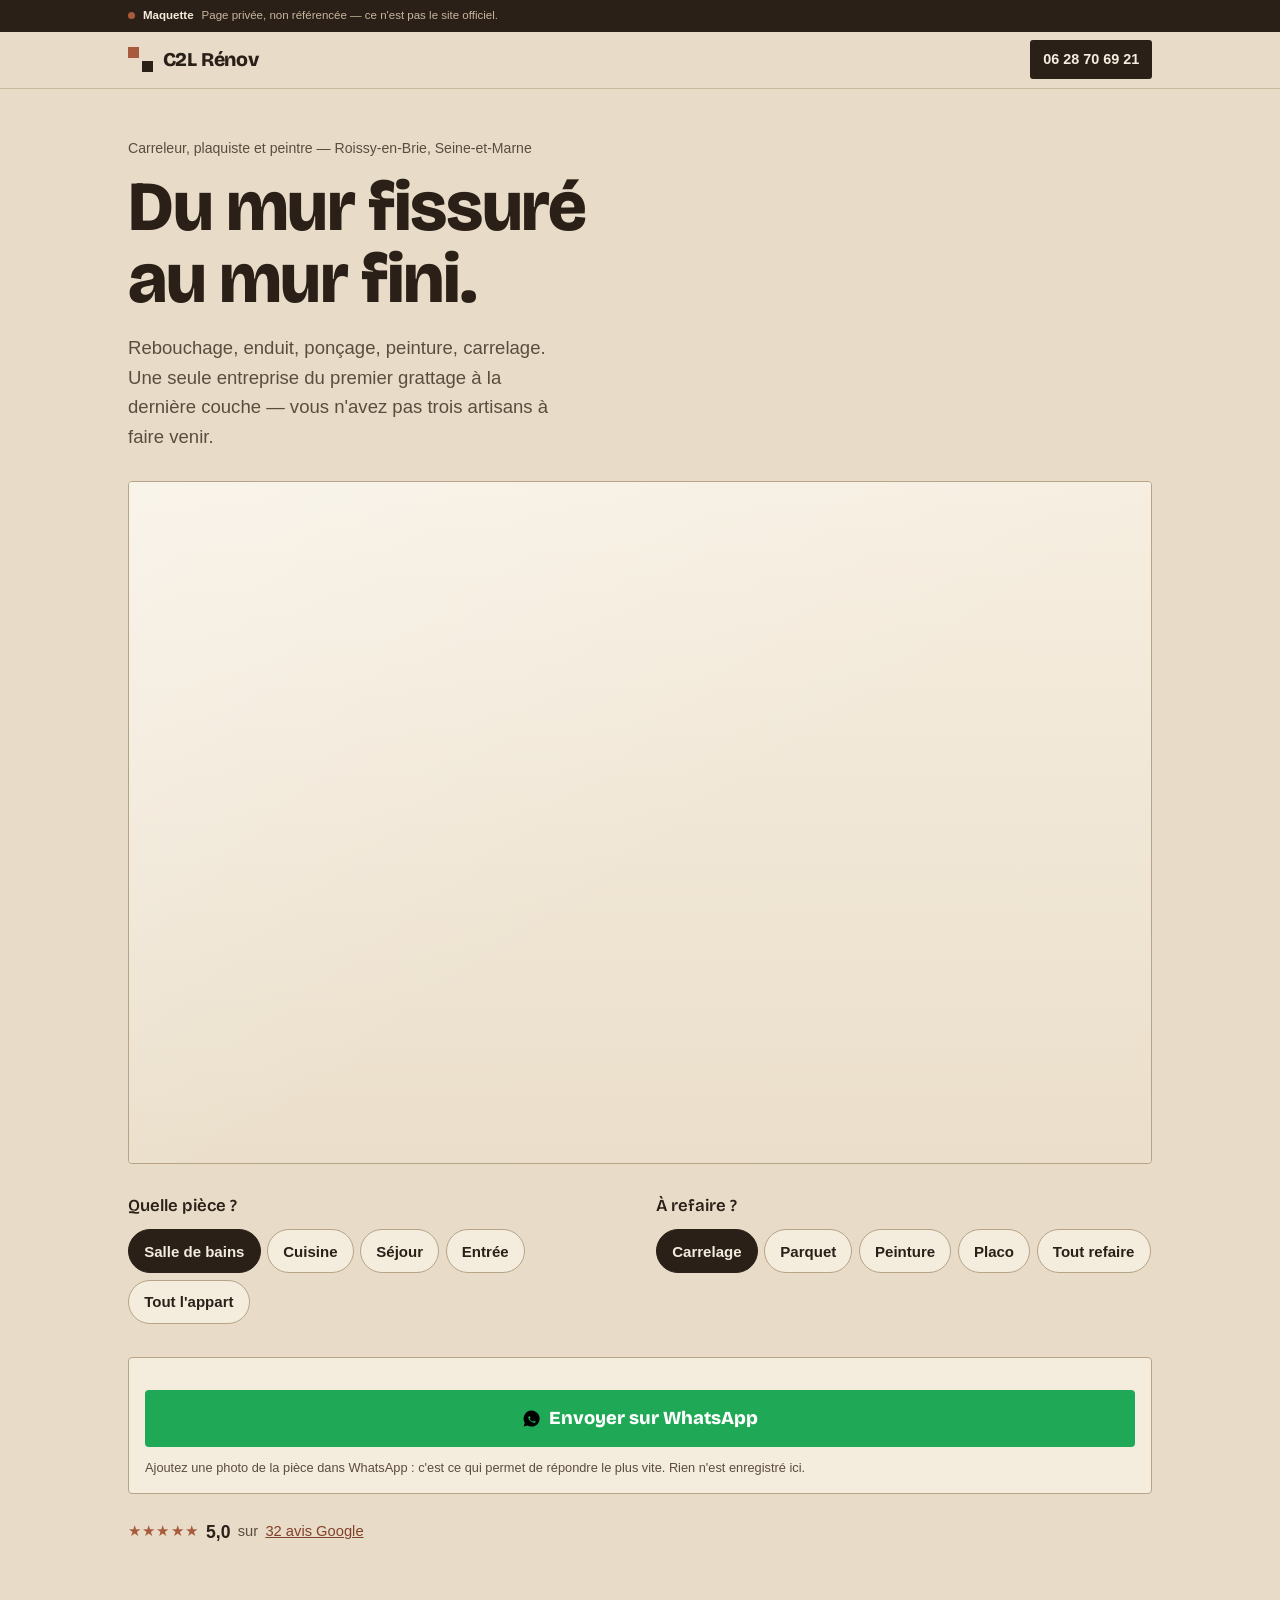
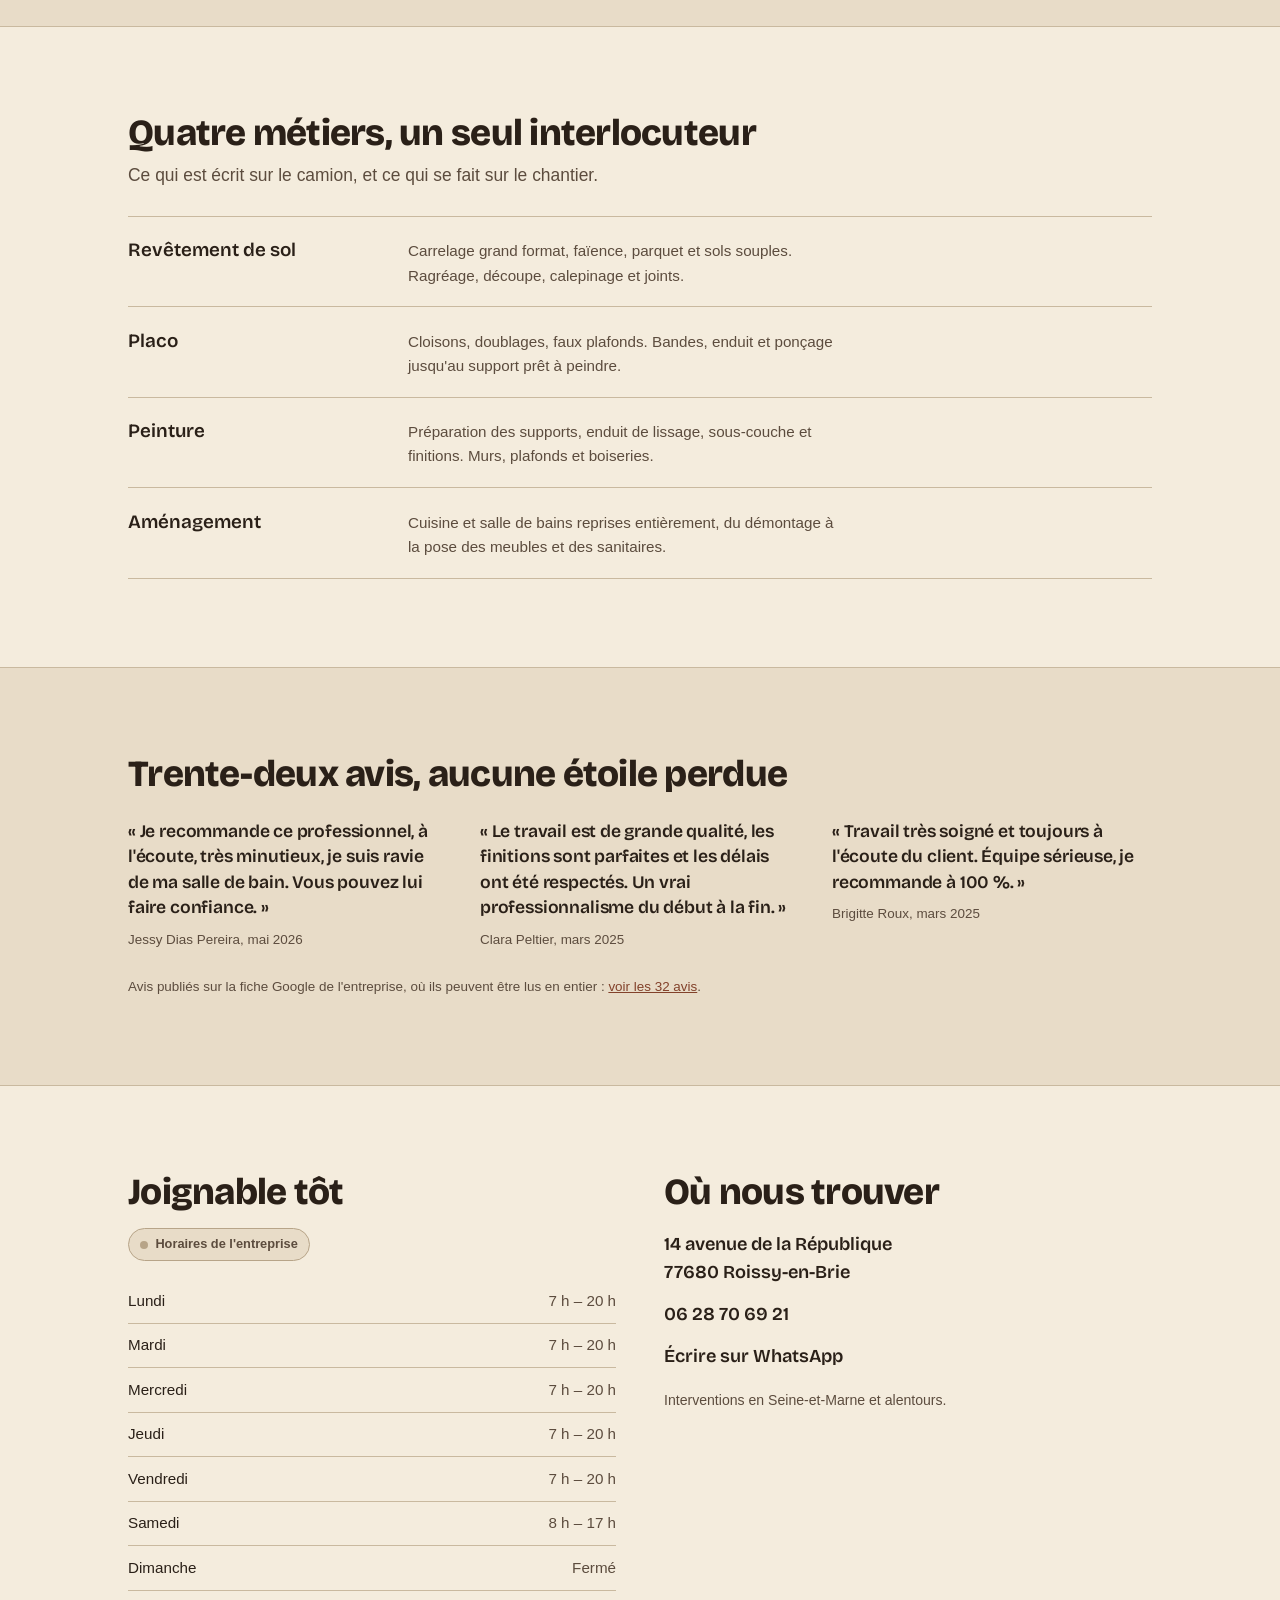
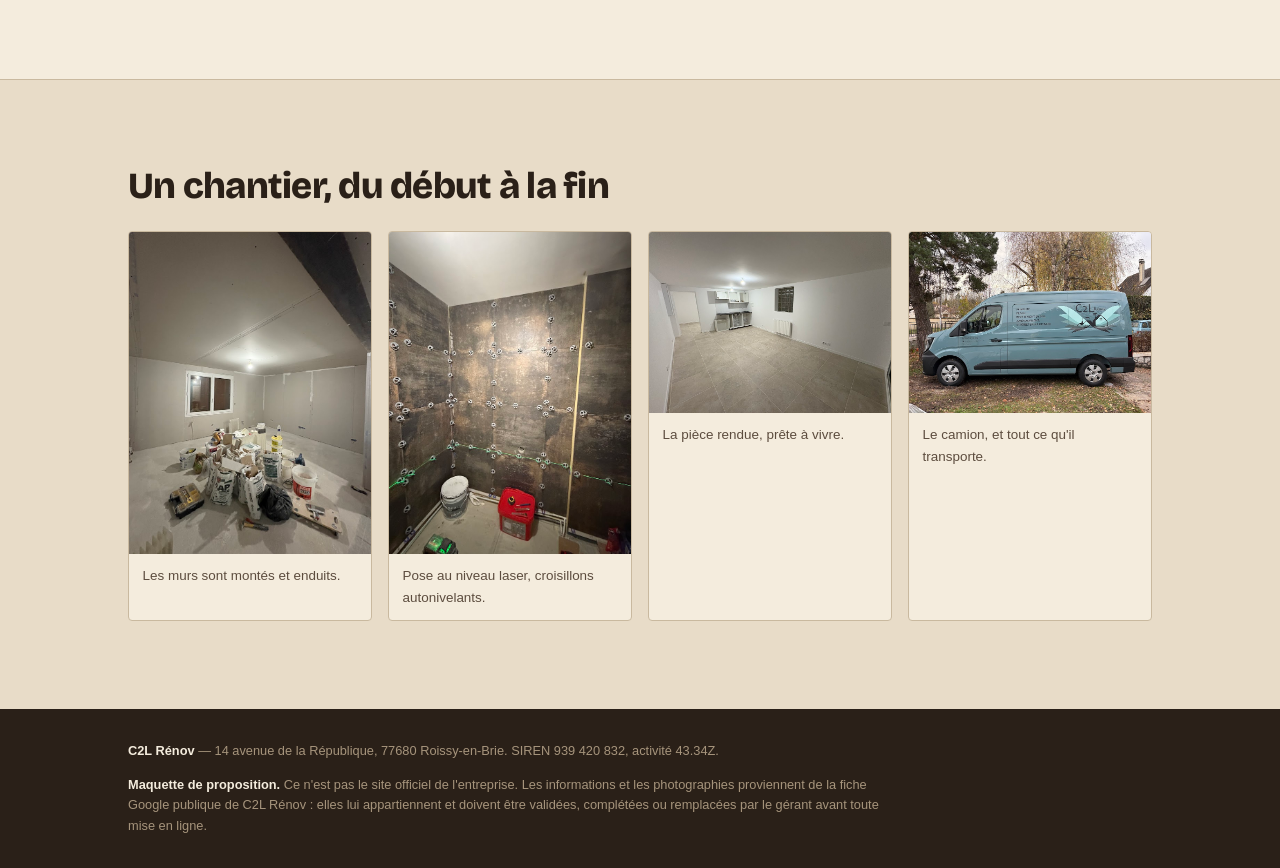
==== c2l-renov/index.html @ 8135f83e "C2L Renov : tons chauds, et le mur se refait tout seul Palette passee du sauge froid au sable chaud " ====
<!DOCTYPE html>
<html lang="fr">
<head>
<meta charset="utf-8">
<meta name="viewport" content="width=device-width, initial-scale=1, viewport-fit=cover">
<meta name="robots" content="noindex, nofollow, noarchive">
<meta name="theme-color" content="#E8DCC8">
<title>C2L Rénov — Carreleur, plaquiste et peintre à Roissy-en-Brie</title>
<meta name="description" content="Carrelage, placo, peinture et revêtements de sol en Seine-et-Marne. Dites en deux touches ce que vous voulez refaire, le message part sur WhatsApp déjà écrit.">
<meta property="og:type" content="website">
<meta property="og:locale" content="fr_FR">
<meta property="og:site_name" content="C2L Rénov">
<meta property="og:title" content="C2L Rénov — Du mur fissuré au mur fini">
<meta property="og:description" content="Carreleur, plaquiste et peintre à Roissy-en-Brie. 5,0 sur 32 avis Google.">
<meta property="og:url" content="https://ok-marketing.github.io/c2l-renov/">
<link rel="icon" href="data:image/svg+xml,<svg xmlns=%22http://www.w3.org/2000/svg%22 viewBox=%220 0 100 100%22><rect width=%22100%22 height=%22100%22 fill=%22%232A2018%22/><rect x=%2214%22 y=%2214%22 width=%2234%22 height=%2234%22 fill=%22%23C98A5E%22/><rect x=%2252%22 y=%2252%22 width=%2234%22 height=%2234%22 fill=%22%23C98A5E%22/></svg>">
<link rel="preconnect" href="https://fonts.googleapis.com">
<link rel="preconnect" href="https://fonts.gstatic.com" crossorigin>
<link rel="stylesheet" href="https://fonts.googleapis.com/css2?family=Bricolage+Grotesque:opsz,wght@12..96,600;12..96,800&display=swap">
<link rel="stylesheet" href="styles.css?v=2">
<script>
  document.documentElement.classList.add('js');
  if ('scrollRestoration' in history) history.scrollRestoration = 'manual';
  setTimeout(function () {
    if (!window.pagePrete) document.documentElement.classList.remove('js');
  }, 2500);
</script>
</head>
<body>

<div class="maquette" role="note">
  <span class="maquette-puce"></span>
  <strong>Maquette</strong>
  <span class="maquette-txt">Page privée, non référencée — ce n'est pas le site officiel.</span>
</div>

<header class="entete">
  <div class="bande entete-in">
    <a class="marque" href="#haut">
      <span class="marque-signe" aria-hidden="true"><i></i><i></i></span>
      <span class="marque-nom">C2L&nbsp;Rénov</span>
    </a>
    <a class="tel-haut" href="tel:+33628706921">06 28 70 69 21</a>
  </div>
</header>

<main id="haut">

  <section class="ouverture">
    <div class="bande">
      <p class="situe">Carreleur, plaquiste et peintre — Roissy-en-Brie, Seine-et-Marne</p>
      <h1 class="titre">Du mur fissuré<br>au mur fini.</h1>
      <p class="intro">Rebouchage, enduit, ponçage, peinture, carrelage. Une seule entreprise du premier grattage à la dernière couche&nbsp;— vous n'avez pas trois artisans à faire venir.</p>
    </div>

    <!-- ================= le mur qui se refait tout seul ================= -->
    <div class="bande">
      <div class="mur-cadre">
        <svg class="mur" viewBox="0 0 600 400" role="img"
             aria-label="Un mur fissuré est rebouché, enduit, poncé puis peint, en boucle">
          <defs>
            <linearGradient id="gVieux" x1="0" y1="0" x2="0" y2="1">
              <stop offset="0%" stop-color="#C3AE90"/>
              <stop offset="60%" stop-color="#B49C7C"/>
              <stop offset="100%" stop-color="#A18869"/>
            </linearGradient>
            <linearGradient id="gEnduit" x1="0" y1="0" x2="0" y2="1">
              <stop offset="0%" stop-color="#E9DCC5"/>
              <stop offset="100%" stop-color="#DCCBAE"/>
            </linearGradient>
            <linearGradient id="gPeint" x1="0" y1="0" x2="0" y2="1">
              <stop offset="0%" stop-color="#F6EEE0"/>
              <stop offset="100%" stop-color="#EBDFCB"/>
            </linearGradient>
            <linearGradient id="gJour" x1="0" y1="0" x2="1" y2="1">
              <stop offset="0%" stop-color="#fff" stop-opacity=".34"/>
              <stop offset="55%" stop-color="#fff" stop-opacity="0"/>
            </linearGradient>
          </defs>

          <!-- 1. le mur d'origine : fissures, trous, peinture qui cloque -->
          <rect width="600" height="400" fill="url(#gVieux)"/>
          <g class="salissures">
            <ellipse cx="120" cy="86" rx="78" ry="46" fill="#9C8465" opacity=".5"/>
            <ellipse cx="470" cy="300" rx="96" ry="52" fill="#9C8465" opacity=".42"/>
            <ellipse cx="300" cy="200" rx="150" ry="80" fill="#AB9375" opacity=".3"/>
          </g>
          <!-- peinture écaillée -->
          <g class="ecailles" fill="#CFBB9C">
            <path d="M60 250 l44 -14 l30 18 l-16 26 l-40 6 z"/>
            <path d="M392 96 l52 -10 l22 24 l-30 22 l-40 -12 z"/>
            <path d="M232 320 l40 -8 l14 20 l-34 16 z"/>
          </g>

          <!-- 2. les défauts, effacés par le rebouchage -->
          <g class="defauts">
            <g class="fissure f1" stroke="#5E4B36" fill="none" stroke-linecap="round">
              <path d="M96 20 l14 54 l-20 42 l24 58 l-12 46 l18 62 l-8 48 l14 50"
                    stroke-width="5"/>
              <path d="M110 74 l34 22 M114 174 l-30 26 M124 282 l32 20" stroke-width="3"/>
            </g>
            <g class="fissure f2" stroke="#5E4B36" fill="none" stroke-linecap="round">
              <path d="M470 0 l-16 46 l22 40 l-14 44 l20 38" stroke-width="4.5"/>
              <path d="M476 86 l30 -18 M462 174 l-28 22" stroke-width="2.6"/>
            </g>
            <g class="fissure f3" stroke="#5E4B36" fill="none" stroke-linecap="round">
              <path d="M250 400 l10 -52 l-16 -40 l18 -44" stroke-width="4"/>
              <path d="M254 300 l-30 -16" stroke-width="2.4"/>
            </g>
            <!-- trous -->
            <g class="trou t1" fill="#4E3D2C">
              <path d="M330 130 l26 -12 l22 16 l-6 26 l-28 8 l-18 -20 z"/>
            </g>
            <g class="trou t2" fill="#4E3D2C">
              <path d="M164 214 l20 -10 l16 14 l-8 20 l-22 4 z"/>
            </g>
            <g class="trou t3" fill="#4E3D2C">
              <path d="M520 236 l22 -8 l14 16 l-10 18 l-22 -2 z"/>
            </g>
          </g>

          <!-- 3. les rebouchages, qui apparaissent un par un -->
          <g class="rebouche" fill="#E6D9C2">
            <path class="r1" d="M84 8 l30 4 l6 60 l-14 48 l20 60 l-14 48 l18 64 l-10 50 l12 46 l-32 4 l-14 -52 l10 -50 l-18 -62 l12 -46 l-22 -58 l18 -42 z"/>
            <path class="r2" d="M446 0 l34 0 l-12 48 l22 40 l-16 46 l20 38 l-30 8 l-20 -44 l14 -44 l-22 -42 z"/>
            <path class="r3" d="M232 400 l34 0 l10 -54 l-18 -42 l20 -46 l-30 -8 l-20 52 l16 42 z"/>
            <path class="r4" d="M318 116 l44 -18 l30 22 l-8 38 l-40 14 l-28 -30 z"/>
            <path class="r5" d="M154 204 l32 -16 l24 20 l-10 30 l-34 8 z"/>
            <path class="r6" d="M510 226 l34 -12 l20 22 l-14 28 l-34 -2 z"/>
          </g>

          <!-- 4. l'enduit, tiré de gauche à droite -->
          <rect class="enduit" width="600" height="400" fill="url(#gEnduit)"/>

          <!-- 5. la peinture, passée du haut vers le bas -->
          <rect class="peint" width="600" height="400" fill="url(#gPeint)"/>

          <!-- lumière -->
          <rect width="600" height="400" fill="url(#gJour)" pointer-events="none"/>

          <!-- ================= les outils ================= -->
          <!-- couteau à enduire -->
          <g class="couteau">
            <rect x="-52" y="-6" width="52" height="12" rx="2" fill="#3A2C1E"/>
            <path d="M0 -14 L34 -9 L34 9 L0 14 Z" fill="#C9CDD2" stroke="#8A9099" stroke-width="1.6"/>
          </g>
          <!-- taloche -->
          <g class="taloche">
            <rect x="-6" y="-52" width="14" height="104" rx="3" fill="#C9CDD2" stroke="#8A9099" stroke-width="1.6"/>
            <rect x="-26" y="-16" width="22" height="32" rx="6" fill="#3A2C1E"/>
          </g>
          <!-- cale à poncer -->
          <g class="cale">
            <rect x="-34" y="-16" width="68" height="32" rx="4" fill="#D8B36A" stroke="#A6853F" stroke-width="1.6"/>
            <rect x="-20" y="-30" width="40" height="16" rx="5" fill="#3A2C1E"/>
          </g>
          <g class="poussiere" fill="#EDE3D0">
            <circle cx="0" cy="0" r="4"/><circle cx="18" cy="-14" r="3"/><circle cx="-16" cy="-10" r="2.6"/>
            <circle cx="8" cy="-26" r="3.4"/><circle cx="-24" cy="-22" r="2.4"/>
          </g>
          <!-- rouleau -->
          <g class="rouleau">
            <rect x="-70" y="-13" width="140" height="26" rx="13" fill="#E2D3B6" stroke="#B9A180" stroke-width="2"/>
            <path d="M0 13 v26 h-8" stroke="#3A2C1E" stroke-width="7" fill="none" stroke-linecap="round"/>
          </g>

          <!-- l'étape en cours -->
          <g class="etapes">
            <text class="etape e1" x="300" y="376">MUR D'ORIGINE</text>
            <text class="etape e2" x="300" y="376">REBOUCHAGE</text>
            <text class="etape e3" x="300" y="376">ENDUIT</text>
            <text class="etape e4" x="300" y="376">PONÇAGE</text>
            <text class="etape e5" x="300" y="376">PEINTURE</text>
          </g>
        </svg>
      </div>
    </div>

    <!-- ================= les choix ================= -->
    <div class="bande">
      <div class="choix">
        <fieldset class="jeu">
          <legend>Quelle pièce&nbsp;?</legend>
          <div class="puces" data-jeu="piece">
            <button type="button" class="puce" data-v="sdb" data-libelle="Salle de bains" aria-pressed="true">Salle de bains</button>
            <button type="button" class="puce" data-v="cuisine" data-libelle="Cuisine" aria-pressed="false">Cuisine</button>
            <button type="button" class="puce" data-v="sejour" data-libelle="Séjour" aria-pressed="false">Séjour</button>
            <button type="button" class="puce" data-v="entree" data-libelle="Entrée, couloir" aria-pressed="false">Entrée</button>
            <button type="button" class="puce" data-v="appart" data-libelle="Tout l'appartement" aria-pressed="false">Tout l'appart</button>
          </div>
        </fieldset>

        <fieldset class="jeu">
          <legend>À refaire&nbsp;?</legend>
          <div class="puces" data-jeu="travail">
            <button type="button" class="puce" data-v="carrelage" data-libelle="Carrelage" aria-pressed="true">Carrelage</button>
            <button type="button" class="puce" data-v="parquet" data-libelle="Parquet, sol souple" aria-pressed="false">Parquet</button>
            <button type="button" class="puce" data-v="peinture" data-libelle="Peinture" aria-pressed="false">Peinture</button>
            <button type="button" class="puce" data-v="placo" data-libelle="Placo, cloisons" aria-pressed="false">Placo</button>
            <button type="button" class="puce" data-v="tout" data-libelle="Rénovation complète" aria-pressed="false">Tout refaire</button>
          </div>
        </fieldset>

        <div class="sortie">
          <p class="sortie-txt" id="apercu"></p>
          <a class="bouton" id="lienWa" href="https://wa.me/33628706921" target="_blank" rel="noopener">
            <svg viewBox="0 0 24 24" aria-hidden="true"><path d="M12 2a10 10 0 0 0-8.5 15.2L2 22l4.9-1.4A10 10 0 1 0 12 2zm5.5 14.1c-.2.6-1.2 1.2-1.7 1.2-.5.1-1 .1-1.6-.1-.4-.1-.9-.3-1.5-.6a11 11 0 0 1-4.2-3.9c-.3-.5-.7-1.2-.7-2s.4-1.2.6-1.4c.2-.2.4-.3.6-.3h.4c.2 0 .4 0 .5.4l.7 1.7c0 .2 0 .3-.1.5l-.3.4-.2.2c-.1.1-.2.3 0 .5a8 8 0 0 0 3.5 3c.3.1.4.1.5-.1l.7-.8c.2-.2.3-.2.5-.1l1.6.8c.2.1.4.2.4.3z"/></svg>
            Envoyer sur WhatsApp
          </a>
          <p class="sortie-note">Ajoutez une photo de la pièce dans WhatsApp&nbsp;: c'est ce qui permet de répondre le plus vite. Rien n'est enregistré ici.</p>
        </div>
      </div>

      <p class="note-avis">
        <span class="etoiles" aria-hidden="true">★★★★★</span>
        <strong>5,0</strong> sur
        <a href="https://www.google.com/maps/search/?api=1&amp;query=C2L+R%C3%A9nov%2C+14+Av.+de+la+R%C3%A9publique%2C+77680+Roissy-en-Brie" target="_blank" rel="noopener">32 avis Google</a>
      </p>
    </div>
  </section>

  <!-- ================= les métiers ================= -->
  <section class="metiers">
    <div class="pose" aria-hidden="true"></div>
    <div class="bande">
      <h2 class="titre-2">Quatre métiers, un seul interlocuteur</h2>
      <p class="sous">Ce qui est écrit sur le camion, et ce qui se fait sur le chantier.</p>
      <ul class="liste">
        <li>
          <h3>Revêtement de sol</h3>
          <p>Carrelage grand format, faïence, parquet et sols souples. Ragréage, découpe, calepinage et joints.</p>
        </li>
        <li>
          <h3>Placo</h3>
          <p>Cloisons, doublages, faux plafonds. Bandes, enduit et ponçage jusqu'au support prêt à peindre.</p>
        </li>
        <li>
          <h3>Peinture</h3>
          <p>Préparation des supports, enduit de lissage, sous-couche et finitions. Murs, plafonds et boiseries.</p>
        </li>
        <li>
          <h3>Aménagement</h3>
          <p>Cuisine et salle de bains reprises entièrement, du démontage à la pose des meubles et des sanitaires.</p>
        </li>
      </ul>
    </div>
  </section>

  <!-- ================= avis ================= -->
  <section class="avis">
    <div class="pose" aria-hidden="true"></div>
    <div class="bande">
      <h2 class="titre-2">Trente-deux avis, aucune étoile perdue</h2>
      <div class="citations">
        <blockquote>
          <p>Je recommande ce professionnel, à l'écoute, très minutieux, je suis ravie de ma salle de bain. Vous pouvez lui faire confiance.</p>
          <cite>Jessy Dias Pereira, mai 2026</cite>
        </blockquote>
        <blockquote>
          <p>Le travail est de grande qualité, les finitions sont parfaites et les délais ont été respectés. Un vrai professionnalisme du début à la fin.</p>
          <cite>Clara Peltier, mars 2025</cite>
        </blockquote>
        <blockquote>
          <p>Travail très soigné et toujours à l'écoute du client. Équipe sérieuse, je recommande à 100&nbsp;%.</p>
          <cite>Brigitte Roux, mars 2025</cite>
        </blockquote>
      </div>
      <p class="source-avis">Avis publiés sur la fiche Google de l'entreprise, où ils peuvent être lus en entier&nbsp;: <a href="https://www.google.com/maps/search/?api=1&amp;query=C2L+R%C3%A9nov%2C+14+Av.+de+la+R%C3%A9publique%2C+77680+Roissy-en-Brie" target="_blank" rel="noopener">voir les 32 avis</a>.</p>
    </div>
  </section>

  <!-- ================= infos ================= -->
  <section class="infos">
    <div class="pose" aria-hidden="true"></div>
    <div class="bande infos-in">
      <div>
        <h2 class="titre-2">Joignable tôt</h2>
        <p class="etat" id="etat"><i></i><span id="etatTxt">Horaires de l'entreprise</span></p>
        <table class="heures" id="heures">
          <tbody>
            <tr data-j="1"><th scope="row">Lundi</th><td>7 h – 20 h</td></tr>
            <tr data-j="2"><th scope="row">Mardi</th><td>7 h – 20 h</td></tr>
            <tr data-j="3"><th scope="row">Mercredi</th><td>7 h – 20 h</td></tr>
            <tr data-j="4"><th scope="row">Jeudi</th><td>7 h – 20 h</td></tr>
            <tr data-j="5"><th scope="row">Vendredi</th><td>7 h – 20 h</td></tr>
            <tr data-j="6"><th scope="row">Samedi</th><td>8 h – 17 h</td></tr>
            <tr data-j="0"><th scope="row">Dimanche</th><td>Fermé</td></tr>
          </tbody>
        </table>
      </div>

      <div>
        <h2 class="titre-2">Où nous trouver</h2>
        <ul class="coord">
          <li>
            <a href="https://www.google.com/maps/search/?api=1&amp;query=C2L+R%C3%A9nov%2C+14+Av.+de+la+R%C3%A9publique%2C+77680+Roissy-en-Brie" target="_blank" rel="noopener">14 avenue de la République<br>77680 Roissy-en-Brie</a>
          </li>
          <li><a href="tel:+33628706921">06 28 70 69 21</a></li>
          <li><a href="https://wa.me/33628706921" target="_blank" rel="noopener">Écrire sur WhatsApp</a></li>
        </ul>
        <p class="zone">Interventions en Seine-et-Marne et alentours.</p>
      </div>
    </div>
  </section>

  <!-- ================= photos ================= -->
  <section class="travaux">
    <div class="pose" aria-hidden="true"></div>
    <div class="bande">
      <h2 class="titre-2">Un chantier, du début à la fin</h2>
      <div class="grille">
        <figure class="t1">
          <img src="photos/chantier.jpg" width="700" height="933" loading="lazy" decoding="async"
               alt="Pièce en cours de rénovation, murs enduits, sacs de plâtre et outils au sol">
          <figcaption>Les murs sont montés et enduits.</figcaption>
        </figure>
        <figure class="t2">
          <img src="photos/carrelage.jpg" width="700" height="933" loading="lazy" decoding="async"
               alt="Mur de salle de bains en cours de carrelage, grand format posé avec croisillons autonivelants">
          <figcaption>Pose au niveau laser, croisillons autonivelants.</figcaption>
        </figure>
        <figure class="t3">
          <img src="photos/livre.jpg" width="900" height="675" loading="lazy" decoding="async"
               alt="Pièce terminée, murs blancs et sol carrelé grand format">
          <figcaption>La pièce rendue, prête à vivre.</figcaption>
        </figure>
        <figure class="t4">
          <img src="photos/camion.jpg" width="900" height="675" loading="lazy" decoding="async"
               alt="Camion de l'entreprise C2L Rénov, portant la liste des métiers">
          <figcaption>Le camion, et tout ce qu'il transporte.</figcaption>
        </figure>
      </div>
    </div>
  </section>

</main>

<footer class="pied">
  <div class="bande">
    <p><strong>C2L Rénov</strong> — 14 avenue de la République, 77680 Roissy-en-Brie. SIREN 939&nbsp;420&nbsp;832, activité 43.34Z.</p>
    <p class="pied-note"><strong>Maquette de proposition.</strong> Ce n'est pas le site officiel de l'entreprise. Les informations et les photographies proviennent de la fiche Google publique de C2L Rénov&nbsp;: elles lui appartiennent et doivent être validées, complétées ou remplacées par le gérant avant toute mise en ligne.</p>
  </div>
</footer>

<nav class="barre-bas" aria-label="Contact rapide">
  <a href="tel:+33628706921">
    <svg viewBox="0 0 24 24" fill="none" stroke="currentColor" stroke-width="2" stroke-linecap="round" aria-hidden="true"><path d="M22 16.9v3a2 2 0 0 1-2.2 2 19.8 19.8 0 0 1-8.6-3.1 19.5 19.5 0 0 1-6-6A19.8 19.8 0 0 1 2.1 4.2 2 2 0 0 1 4.1 2h3a2 2 0 0 1 2 1.7c.1 1 .4 1.9.7 2.8a2 2 0 0 1-.5 2.1L8.1 9.9a16 16 0 0 0 6 6l1.3-1.3a2 2 0 0 1 2.1-.4c.9.3 1.8.6 2.8.7a2 2 0 0 1 1.7 2z"/></svg>
    Appeler
  </a>
  <a class="bas-wa" href="#haut">
    <svg viewBox="0 0 24 24" fill="currentColor" aria-hidden="true"><path d="M12 2a10 10 0 0 0-8.5 15.2L2 22l4.9-1.4A10 10 0 1 0 12 2zm5.5 14.1c-.2.6-1.2 1.2-1.7 1.2-.5.1-1 .1-1.6-.1-.4-.1-.9-.3-1.5-.6a11 11 0 0 1-4.2-3.9c-.3-.5-.7-1.2-.7-2s.4-1.2.6-1.4c.2-.2.4-.3.6-.3h.4c.2 0 .4 0 .5.4l.7 1.7c0 .2 0 .3-.1.5l-.3.4-.2.2c-.1.1-.2.3 0 .5a8 8 0 0 0 3.5 3c.3.1.4.1.5-.1l.7-.8c.2-.2.3-.2.5-.1l1.6.8c.2.1.4.2.4.3z"/></svg>
    Décrire mon projet
  </a>
</nav>

<script src="app.js?v=2" defer></script>
</body>
</html>
---- c2l-renov/styles.css ----
/* =========================================================
   C2L Rénov — maquette
   Tons chauds : sable, plâtre, terre cuite, chêne.
   Le mur du haut se refait tout seul — fissuré, rebouché,
   enduit, poncé, peint — et le carrelage se pose au fil
   du défilement, de haut en bas.
   Téléphone d'abord. Deux paliers : 48rem et 64rem.
   ========================================================= */

:root{
  --sable:    #E8DCC8;   /* le fond de page */
  --sable-2:  #DCCDB4;
  --platre:   #F4ECDD;   /* enduit frais */
  --joint:    #C9B99F;
  --joint-2:  #B7A488;
  --terre:    #A85B3C;   /* terre cuite, l'accent */
  --terre-f:  #82412A;
  --bois:     #C08E56;
  --encre:    #2A2018;   /* brun très foncé, jamais du noir */
  --encre-2:  #5C4C3E;
  --wa:       #1FA855;
  --vert:     #4E7A46;

  --bande-max: 64rem;
  --marge: 1.15rem;
  --barre: calc(3.5rem + env(safe-area-inset-bottom));

  --sans: -apple-system, BlinkMacSystemFont, "Segoe UI", Roboto, Helvetica, Arial, sans-serif;
  --titre: "Bricolage Grotesque", var(--sans);
}

*{ box-sizing: border-box }

html{
  overflow-x: clip;
  scroll-behavior: smooth;
  -webkit-text-size-adjust: 100%;
}

body{
  margin: 0;
  padding-bottom: var(--barre);
  background: var(--sable);
  color: var(--encre);
  font-family: var(--sans);
  font-size: 1.0625rem;
  line-height: 1.6;
  -webkit-font-smoothing: antialiased;
}

p{ margin: 0 }
img{ max-width: 100%; display: block }
a{ color: var(--terre-f) }
:focus-visible{ outline: 2px solid var(--terre); outline-offset: 3px }

.bande{ padding-inline: max(var(--marge), (100% - var(--bande-max)) / 2) }
section{ padding-block: 3rem; position: relative }

.titre, .titre-2{
  font-family: var(--titre); font-weight: 800;
  letter-spacing: -.02em; line-height: 1.02; margin: 0; text-wrap: balance;
}
.titre{ font-size: clamp(2.3rem, 9vw, 4.4rem) }
.titre-2{ font-size: clamp(1.5rem, 5.5vw, 2.3rem) }
h3{ font-family: var(--titre); font-weight: 600; font-size: 1.18rem; margin: 0 }

/* ================= bandeau maquette ================= */
.maquette{
  display: flex; align-items: center; gap: .5rem;
  padding: .5rem max(var(--marge), (100% - var(--bande-max)) / 2);
  background: var(--encre); color: #C8B79E;
  font-size: .72rem; line-height: 1.35;
}
.maquette strong{ color: var(--platre) }
.maquette-puce{ width: 7px; height: 7px; border-radius: 50%; background: var(--terre); flex: none }
@media (max-width: 26rem){ .maquette-txt{ display: none } }

/* ================= en-tête ================= */
.entete{
  position: sticky; top: 0; z-index: 40;
  background: color-mix(in oklab, var(--sable) 90%, transparent);
  backdrop-filter: blur(10px);
  border-bottom: 1px solid var(--joint);
}
.entete-in{ display: flex; align-items: center; gap: 1rem; min-height: 3.5rem }
.marque{ display: flex; align-items: center; gap: .6rem; text-decoration: none; color: var(--encre) }
.marque-signe{ display: grid; grid-template-columns: 11px 11px; gap: 3px; flex: none }
.marque-signe i{ display: block; width: 11px; height: 11px; background: var(--terre) }
.marque-signe i:nth-child(2){ background: var(--encre); grid-column: 2; grid-row: 2 }
.marque-nom{ font-family: var(--titre); font-weight: 800; font-size: 1.22rem; letter-spacing: -.01em }
.tel-haut{
  margin-left: auto; background: var(--encre); color: var(--platre);
  font-weight: 700; font-size: .9rem; text-decoration: none;
  padding: .5rem .8rem; border-radius: 3px; white-space: nowrap;
}
.tel-haut:hover{ background: var(--terre-f) }

/* ================= ouverture ================= */
.ouverture{ padding-block: 2rem 3.5rem }
.situe{ font-size: .88rem; color: var(--encre-2); margin-bottom: .8rem }
.intro{ margin-top: 1.1rem; font-size: 1.06rem; color: var(--encre-2); max-width: 42ch }

/* ================= le mur, 13 s ================= */
.mur-cadre{
  margin-top: 1.8rem; position: relative;
  border: 1px solid var(--joint-2); border-radius: 4px; overflow: hidden;
  background: var(--sable-2);
}
.mur{ width: 100%; height: auto; display: block }

.defauts, .rebouche path, .enduit, .peint,
.couteau, .taloche, .cale, .poussiere, .rouleau, .etape{
  animation-duration: 13s;
  animation-iteration-count: infinite;
  animation-timing-function: ease-in-out;
}

/* les fissures et les trous disparaissent sous l'enduit de rebouchage */
.defauts{ animation-name: defauts }
@keyframes defauts{ 0%, 20%{ opacity: 1 } 24%, 100%{ opacity: 0 } }

/* chaque rebouchage arrive à son tour */
.rebouche path{ opacity: 0; animation-name: rebouche }
.r1{ animation-delay: .0s }  .r2{ animation-delay: .32s } .r3{ animation-delay: .64s }
.r4{ animation-delay: .96s } .r5{ animation-delay: 1.2s } .r6{ animation-delay: 1.44s }
@keyframes rebouche{
  0%,  8%  { opacity: 0 }
  13%      { opacity: 1 }
  92%      { opacity: 1 }
  96%, 100%{ opacity: 0 }
}

/* l'enduit est tiré de gauche à droite */
.enduit{ animation-name: enduit }
@keyframes enduit{
  0%,  26% { clip-path: inset(0 100% 0 0) }
  44%, 92% { clip-path: inset(0 0 0 0) }
  96%, 100%{ clip-path: inset(0 100% 0 0) }
}

/* la peinture descend du plafond vers la plinthe */
.peint{ animation-name: peint }
@keyframes peint{
  0%,  60% { clip-path: inset(0 0 100% 0) }
  80%, 93% { clip-path: inset(0 0 0 0) }
  96%, 100%{ clip-path: inset(0 0 100% 0) }
}

/* le couteau à enduire passe sur chaque défaut */
.couteau{ opacity: 0; animation-name: couteau }
@keyframes couteau{
  0%,  7%  { transform: translate(120px, 90px); opacity: 0 }
  10%      { opacity: 1 }
  14%      { transform: translate(150px, 250px) }
  18%      { transform: translate(400px, 150px) }
  21%      { transform: translate(540px, 250px); opacity: 1 }
  24%, 100%{ transform: translate(560px, 260px); opacity: 0 }
}

/* la taloche tire l'enduit */
.taloche{ opacity: 0; animation-name: taloche }
@keyframes taloche{
  0%,  25% { transform: translate(-40px, 180px); opacity: 0 }
  28%      { opacity: 1 }
  44%      { transform: translate(600px, 210px); opacity: 1 }
  47%, 100%{ transform: translate(640px, 210px); opacity: 0 }
}

/* la cale à poncer, et la poussière qui monte */
.cale{ opacity: 0; animation-name: cale }
@keyframes cale{
  0%,  47% { transform: translate(500px, 120px); opacity: 0 }
  50%      { opacity: 1 }
  57%      { transform: translate(140px, 250px); opacity: 1 }
  60%, 100%{ transform: translate(120px, 260px); opacity: 0 }
}
.poussiere{ opacity: 0; animation-name: poussiere }
@keyframes poussiere{
  0%,  48% { transform: translate(460px, 140px); opacity: 0 }
  52%      { opacity: .9 }
  57%      { transform: translate(240px, 190px); opacity: .5 }
  60%, 100%{ transform: translate(180px, 170px); opacity: 0 }
}

/* le rouleau descend avec la peinture */
.rouleau{ opacity: 0; animation-name: rouleau }
@keyframes rouleau{
  0%,  59% { transform: translate(300px, -10px); opacity: 0 }
  62%      { opacity: 1 }
  80%      { transform: translate(300px, 400px); opacity: 1 }
  83%, 100%{ transform: translate(300px, 430px); opacity: 0 }
}

/* le nom de l'étape */
.etape{
  font-family: var(--titre); font-weight: 800; font-size: 22px;
  letter-spacing: .12em; text-anchor: middle; fill: var(--encre);
  opacity: 0; paint-order: stroke; stroke: rgba(244,236,221,.85); stroke-width: 6px;
}
.e1{ animation-name: n1 } .e2{ animation-name: n2 } .e3{ animation-name: n3 }
.e4{ animation-name: n4 } .e5{ animation-name: n5 }
@keyframes n1{ 0%,2%{opacity:0} 5%,16%{opacity:1} 20%,100%{opacity:0} }
@keyframes n2{ 0%,20%{opacity:0} 23%,24%{opacity:1} 26%,100%{opacity:0} }
@keyframes n3{ 0%,27%{opacity:0} 30%,42%{opacity:1} 46%,100%{opacity:0} }
@keyframes n4{ 0%,48%{opacity:0} 51%,57%{opacity:1} 60%,100%{opacity:0} }
@keyframes n5{ 0%,61%{opacity:0} 64%,90%{opacity:1} 94%,100%{opacity:0} }

/* ================= le carrelage qui se pose au défilement ================= */
.pose{
  position: absolute; top: 0; left: 0; right: 0; height: 14px;
  display: flex; gap: 3px; overflow: hidden; pointer-events: none;
}
.pose i{
  display: block; flex: 1 1 auto; height: 14px; background: var(--joint);
  transform: translateY(-16px); opacity: 0;
}
.js .pose-va i{
  animation: carreau .42s cubic-bezier(.2,.85,.3,1) forwards;
}
@keyframes carreau{ to{ transform: none; opacity: 1 } }
.pose i:nth-child(3n){ background: var(--bois) }
.pose i:nth-child(4n){ background: var(--terre) }

/* ================= les choix ================= */
.choix{ margin-top: 1.8rem }
.jeu{ border: 0; padding: 0; margin: 0 0 1.3rem }
.jeu legend{
  font-family: var(--titre); font-weight: 600; font-size: 1.05rem;
  color: var(--encre); margin-bottom: .6rem; padding: 0;
}
.puces{ display: flex; flex-wrap: wrap; gap: .4rem }
.puce{
  font-family: inherit; font-size: .94rem; font-weight: 600; color: var(--encre);
  background: var(--platre); border: 1px solid var(--joint-2); border-radius: 999px;
  padding: .6rem .95rem; min-height: 2.75rem; cursor: pointer;
  transition: background .16s ease, border-color .16s ease, color .16s ease;
}
.puce:hover{ border-color: var(--terre) }
.puce[aria-pressed="true"]{ background: var(--encre); border-color: var(--encre); color: var(--platre) }

.sortie{
  margin-top: 1.6rem; background: var(--platre);
  border: 1px solid var(--joint-2); border-radius: 4px; padding: 1rem;
}
.sortie-txt{
  font-size: .95rem; line-height: 1.55; color: var(--encre-2);
  white-space: pre-line; padding-left: .8rem; border-left: 3px solid var(--terre);
}
.bouton{
  display: flex; align-items: center; justify-content: center; gap: .5rem;
  margin-top: 1rem; min-height: 3.4rem; padding: .85rem 1.2rem; border-radius: 4px;
  background: var(--wa); color: #fff; text-decoration: none;
  font-family: var(--titre); font-weight: 800; font-size: 1.15rem;
}
.bouton svg{ width: 1.2rem; height: 1.2rem; flex: none }
.bouton:hover{ background: #1B9149 }
.sortie-note{ margin-top: .7rem; font-size: .8rem; line-height: 1.5; color: var(--encre-2) }

.note-avis{ display: flex; align-items: center; gap: .45rem; flex-wrap: wrap; margin-top: 1.5rem; font-size: .92rem; color: var(--encre-2) }
.note-avis strong{ color: var(--encre); font-size: 1.1rem }
.etoiles{ color: var(--terre); letter-spacing: .08em }

/* ================= métiers ================= */
.metiers{ background: var(--platre); border-block: 1px solid var(--joint) }
.sous{ margin-top: .6rem; color: var(--encre-2) }
.liste{ list-style: none; margin: 1.6rem 0 0; padding: 0 }
.liste li{ padding: 1.15rem 0; border-top: 1px solid var(--joint) }
.liste li:last-child{ border-bottom: 1px solid var(--joint) }
.liste p{ margin-top: .3rem; color: var(--encre-2); font-size: .95rem; max-width: 52ch }

/* ================= avis ================= */
.citations{ display: grid; gap: 1.5rem; margin-top: 1.6rem }
.citations blockquote{ margin: 0 }
.citations p{ font-size: 1.1rem; line-height: 1.45; font-family: var(--titre); font-weight: 600; letter-spacing: -.01em }
.citations p::before{ content: "« " } .citations p::after{ content: " »" }
.citations cite{ display: block; margin-top: .5rem; font-style: normal; font-size: .84rem; color: var(--encre-2) }
.source-avis{ margin-top: 1.6rem; font-size: .84rem; color: var(--encre-2) }

/* ================= infos ================= */
.infos{ background: var(--platre); border-block: 1px solid var(--joint) }
.etat{
  display: inline-flex; align-items: center; gap: .45rem; margin-top: 1rem;
  padding: .35rem .7rem; border: 1px solid var(--joint-2); border-radius: 999px;
  font-size: .8rem; font-weight: 700; color: var(--encre-2); background: var(--sable);
}
.etat i{ width: 8px; height: 8px; border-radius: 50%; background: var(--joint-2); flex: none }
.etat.ouvert{ border-color: color-mix(in oklab, var(--vert) 45%, var(--joint)); color: var(--vert) }
.etat.ouvert i{ background: var(--vert) }
.heures{ width: 100%; border-collapse: collapse; margin-top: 1.1rem }
.heures th, .heures td{ padding: .6rem 0; border-bottom: 1px solid var(--joint); font-size: .95rem; font-weight: 400 }
.heures th{ text-align: left }
.heures td{ text-align: right; color: var(--encre-2); font-variant-numeric: tabular-nums }
.heures tr.jour th, .heures tr.jour td{ color: var(--terre-f); font-weight: 700 }
.coord{ list-style: none; margin: 1.2rem 0 0; padding: 0; display: grid; gap: .9rem }
.coord a{ font-family: var(--titre); font-weight: 600; font-size: 1.14rem; text-decoration: none; color: var(--encre); line-height: 1.25 }
.coord a:hover{ color: var(--terre-f) }
.zone{ margin-top: 1.1rem; font-size: .88rem; color: var(--encre-2) }

/* ================= photos ================= */
.grille{ display: grid; gap: .8rem; margin-top: 1.6rem }
.grille figure{ margin: 0; background: var(--platre); border: 1px solid var(--joint); border-radius: 4px; overflow: hidden }
.grille img{ width: 100%; height: auto }
.grille figcaption{ padding: .7rem .85rem; font-size: .84rem; color: var(--encre-2) }

/* ================= pied ================= */
.pied{ background: var(--encre); color: #A6947C; padding-block: 2rem; font-size: .8rem; line-height: 1.6 }
.pied strong{ color: var(--platre) }
.pied-note{ margin-top: .85rem; max-width: 48rem }

/* ================= barre du bas ================= */
.barre-bas{
  position: fixed; left: 0; right: 0; bottom: 0; z-index: 50;
  display: grid; grid-template-columns: 1fr 1.35fr;
  border-top: 1px solid var(--joint-2); background: var(--platre);
  padding-bottom: env(safe-area-inset-bottom);
}
.barre-bas a{
  display: flex; align-items: center; justify-content: center; gap: .45rem;
  min-height: 3.5rem; text-decoration: none; color: var(--encre);
  font-family: var(--titre); font-weight: 800; font-size: 1.05rem;
}
.barre-bas .bas-wa{ background: var(--wa); color: #fff }
.barre-bas svg{ width: 1.05rem; height: 1.05rem; flex: none }

/* la pièce du bas : les carreaux se posent aussi au doigt */
.js .tuile{ opacity: 0; animation: poser .34s cubic-bezier(.2,.8,.3,1) forwards }
@keyframes poser{ from{ opacity: 0; transform: translateY(9px) } to{ opacity: 1; transform: none } }
.js .lame{ opacity: 0; animation: glisser .38s cubic-bezier(.2,.8,.3,1) forwards }
@keyframes glisser{ from{ opacity: 0; transform: translateX(-16px) } to{ opacity: 1; transform: none } }

/* ================= palier 1 : 48rem ================= */
@media (min-width: 48rem){
  :root{ --marge: 2rem; --barre: 0px }
  body{ font-size: 1.09rem }
  section{ padding-block: 4.5rem }
  .ouverture{ padding-block: 3rem 5rem }
  .barre-bas{ display: none }
  .choix{ display: grid; grid-template-columns: 1fr 1fr; gap: 0 2rem; align-items: start }
  .sortie{ grid-column: 1 / -1; margin-top: .8rem }
  .liste li{ display: grid; grid-template-columns: 14rem 1fr; gap: 1.5rem; align-items: baseline }
  .liste p{ margin-top: 0 }
  .citations{ grid-template-columns: repeat(3, 1fr); gap: 2rem }
  .infos-in{ display: grid; grid-template-columns: 1fr 1fr; gap: 3rem }
  .grille{ grid-template-columns: 1fr 1fr; gap: 1rem }
  .pose{ height: 18px } .pose i{ height: 18px }
}

/* ================= palier 2 : 64rem ================= */
@media (min-width: 64rem){
  section{ padding-block: 5.5rem }
  .intro{ font-size: 1.16rem }
  .grille{ grid-template-columns: repeat(4, 1fr) }
  .liste li{ grid-template-columns: 16rem 1fr }
}

/* ================= mouvement réduit ================= */
@media (prefers-reduced-motion: reduce){
  html{ scroll-behavior: auto }
  *, *::before, *::after{ animation: none !important; transition-duration: .01ms !important }
  .defauts{ opacity: 0 }
  .enduit{ clip-path: inset(0 0 0 0) }
  .peint{ clip-path: inset(0 0 0 0) }
  .couteau, .taloche, .cale, .poussiere, .rouleau{ opacity: 0 }
  .e5{ opacity: 1 }
  .pose i{ transform: none; opacity: 1 }
  .js .tuile, .js .lame{ opacity: 1 }
}
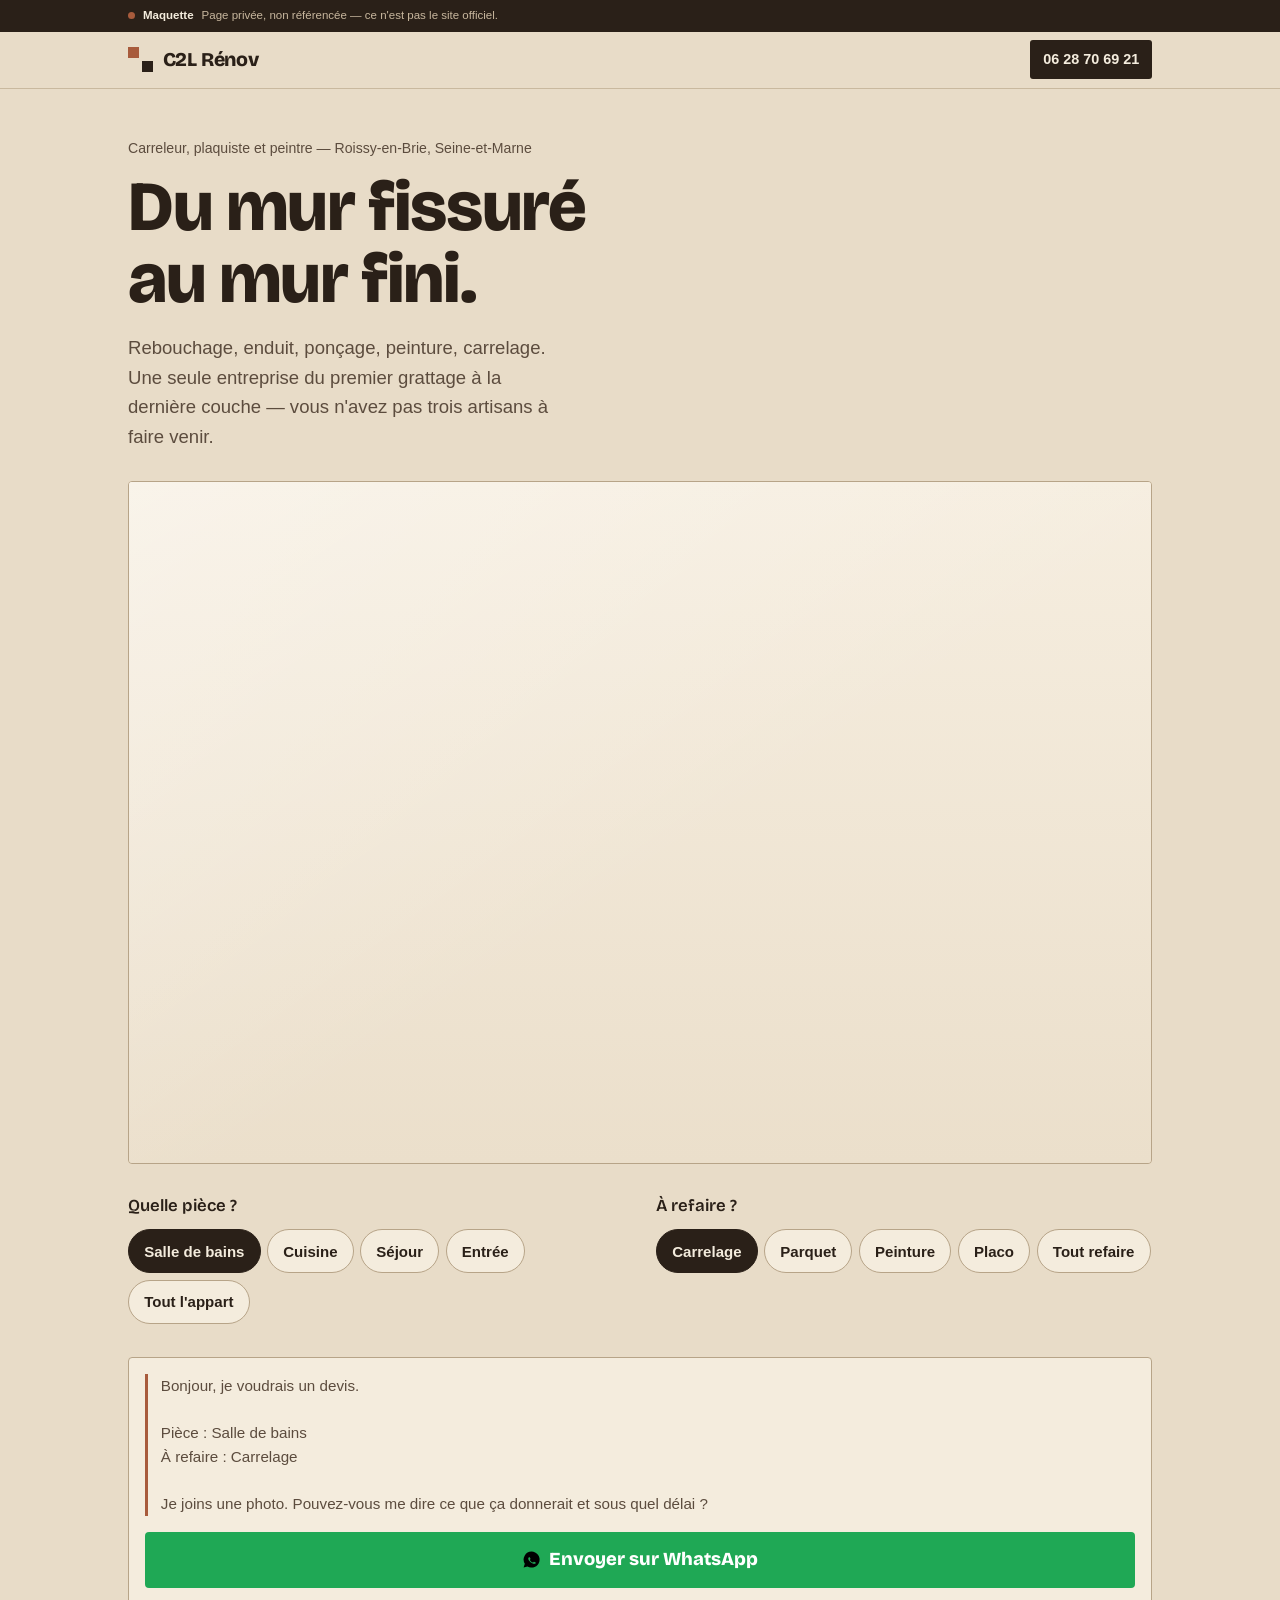
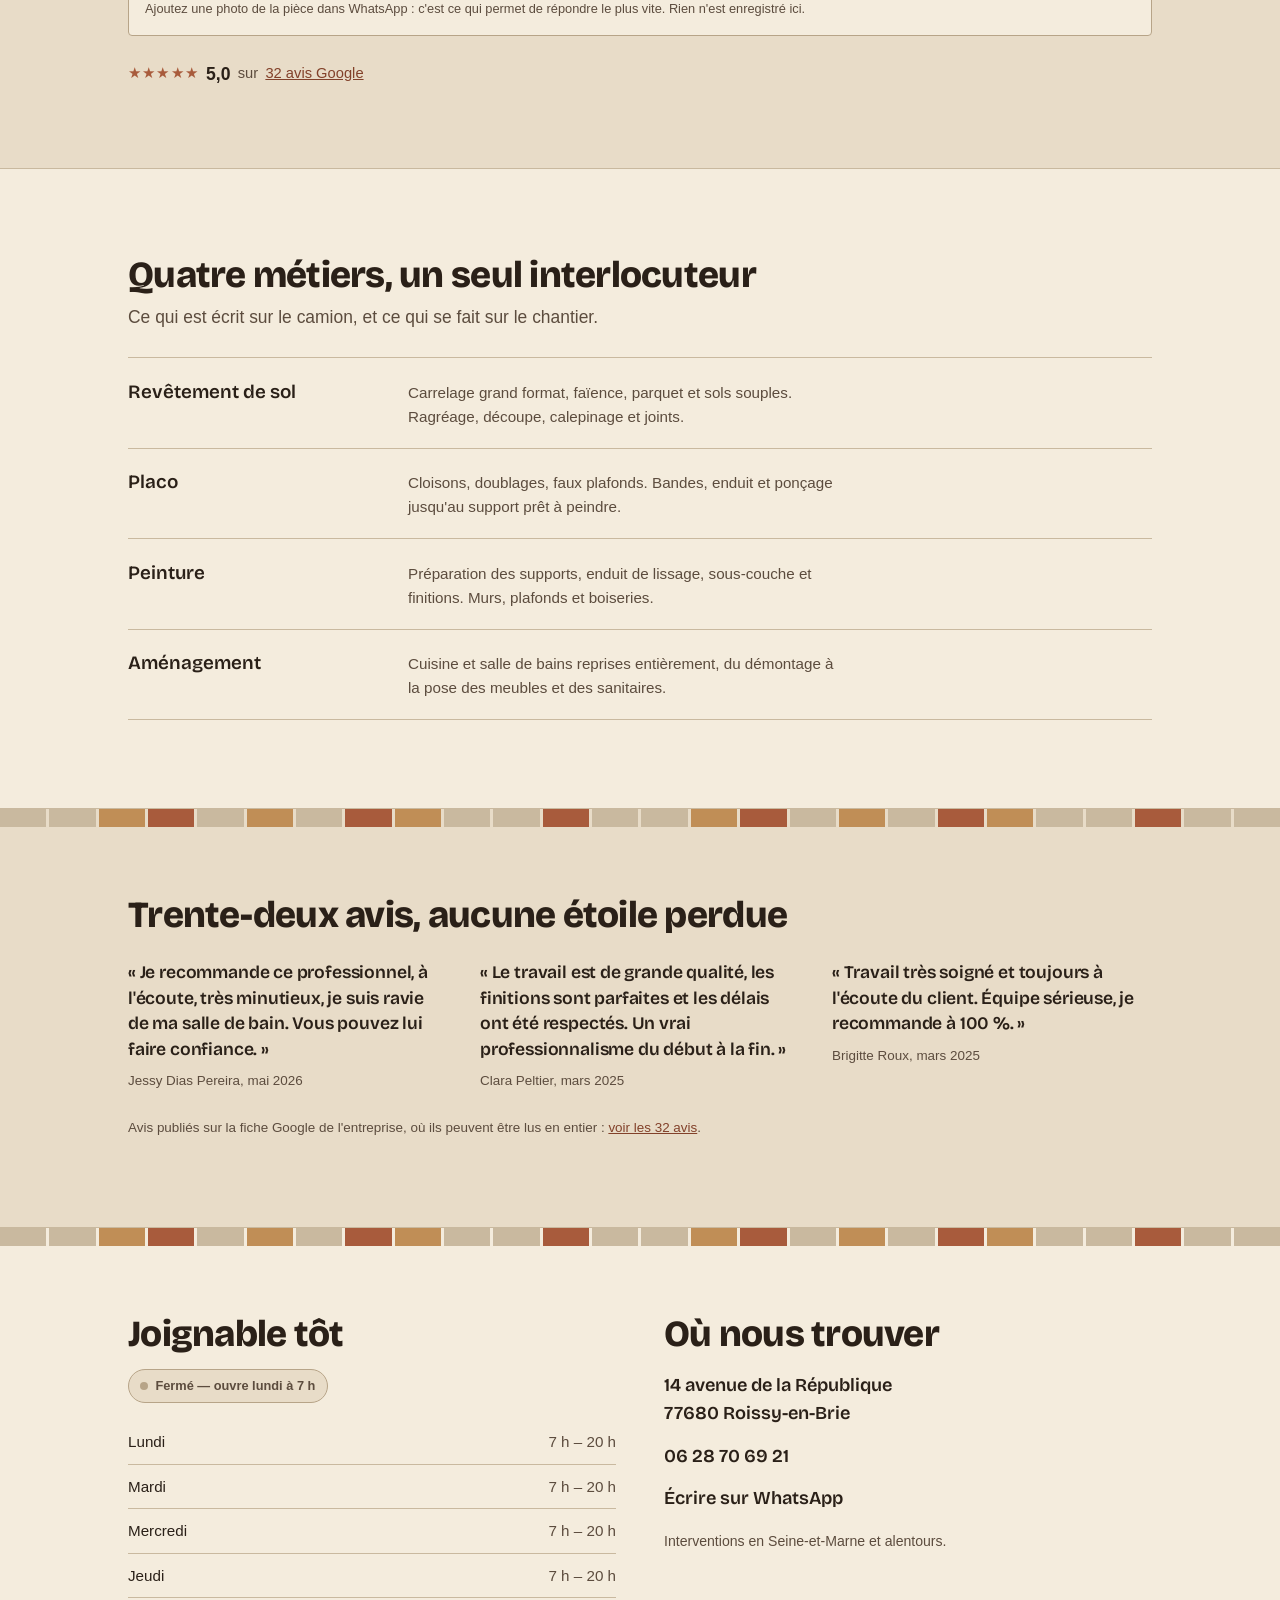
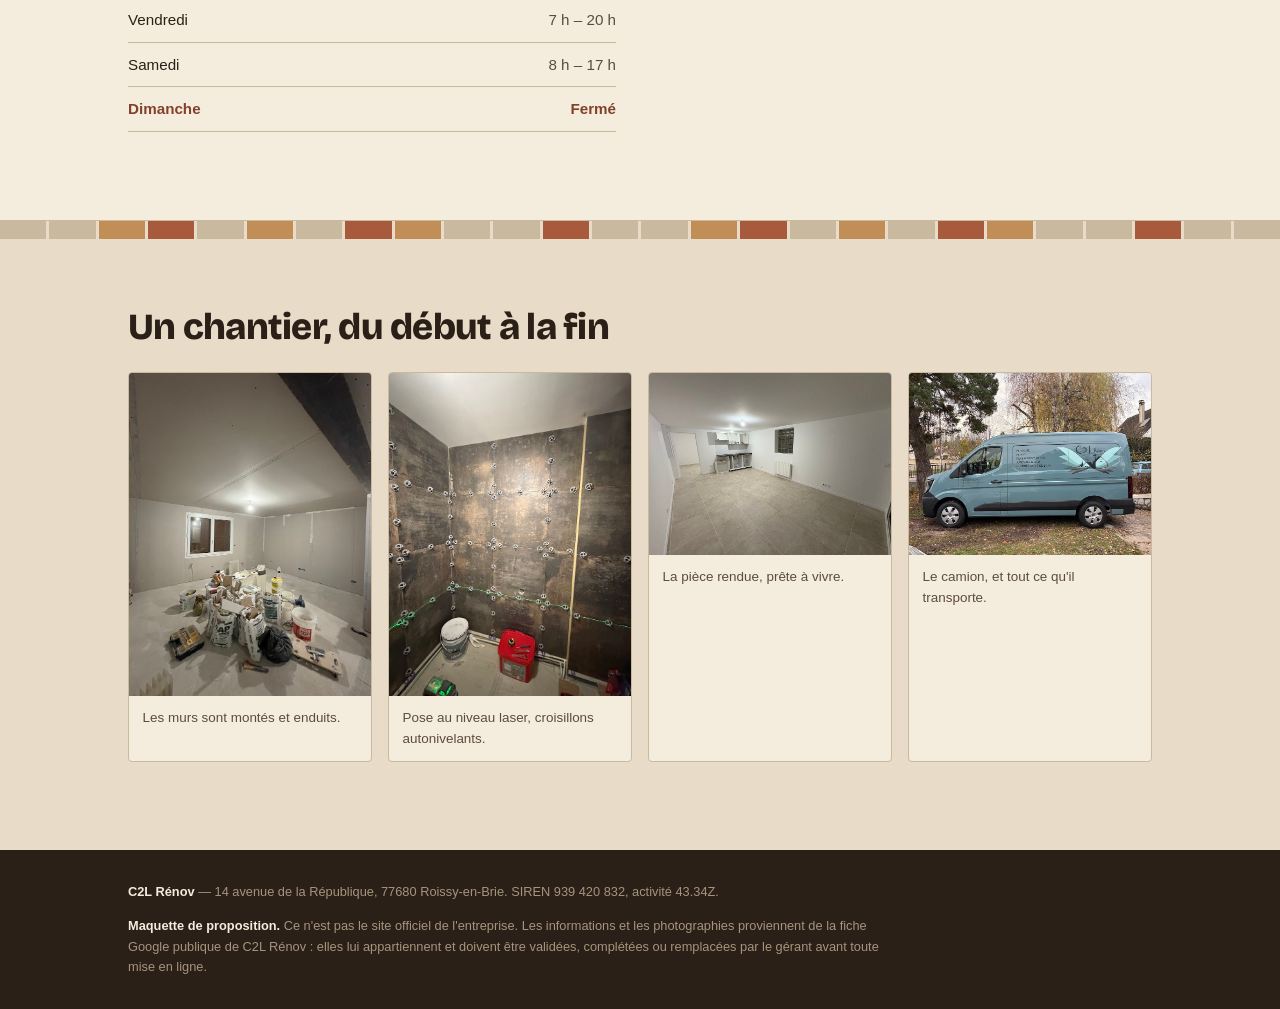
==== commit 6849263b: "Repare le script : il tombait sur la piece supprimee En refondant la page autour du mur, la piece in" ====
--- a/c2l-renov/index.html
+++ b/c2l-renov/index.html
@@ -353,6 +353,6 @@
   </a>
 </nav>
 
-<script src="app.js?v=2" defer></script>
+<script src="app.js?v=3" defer></script>
 </body>
 </html>
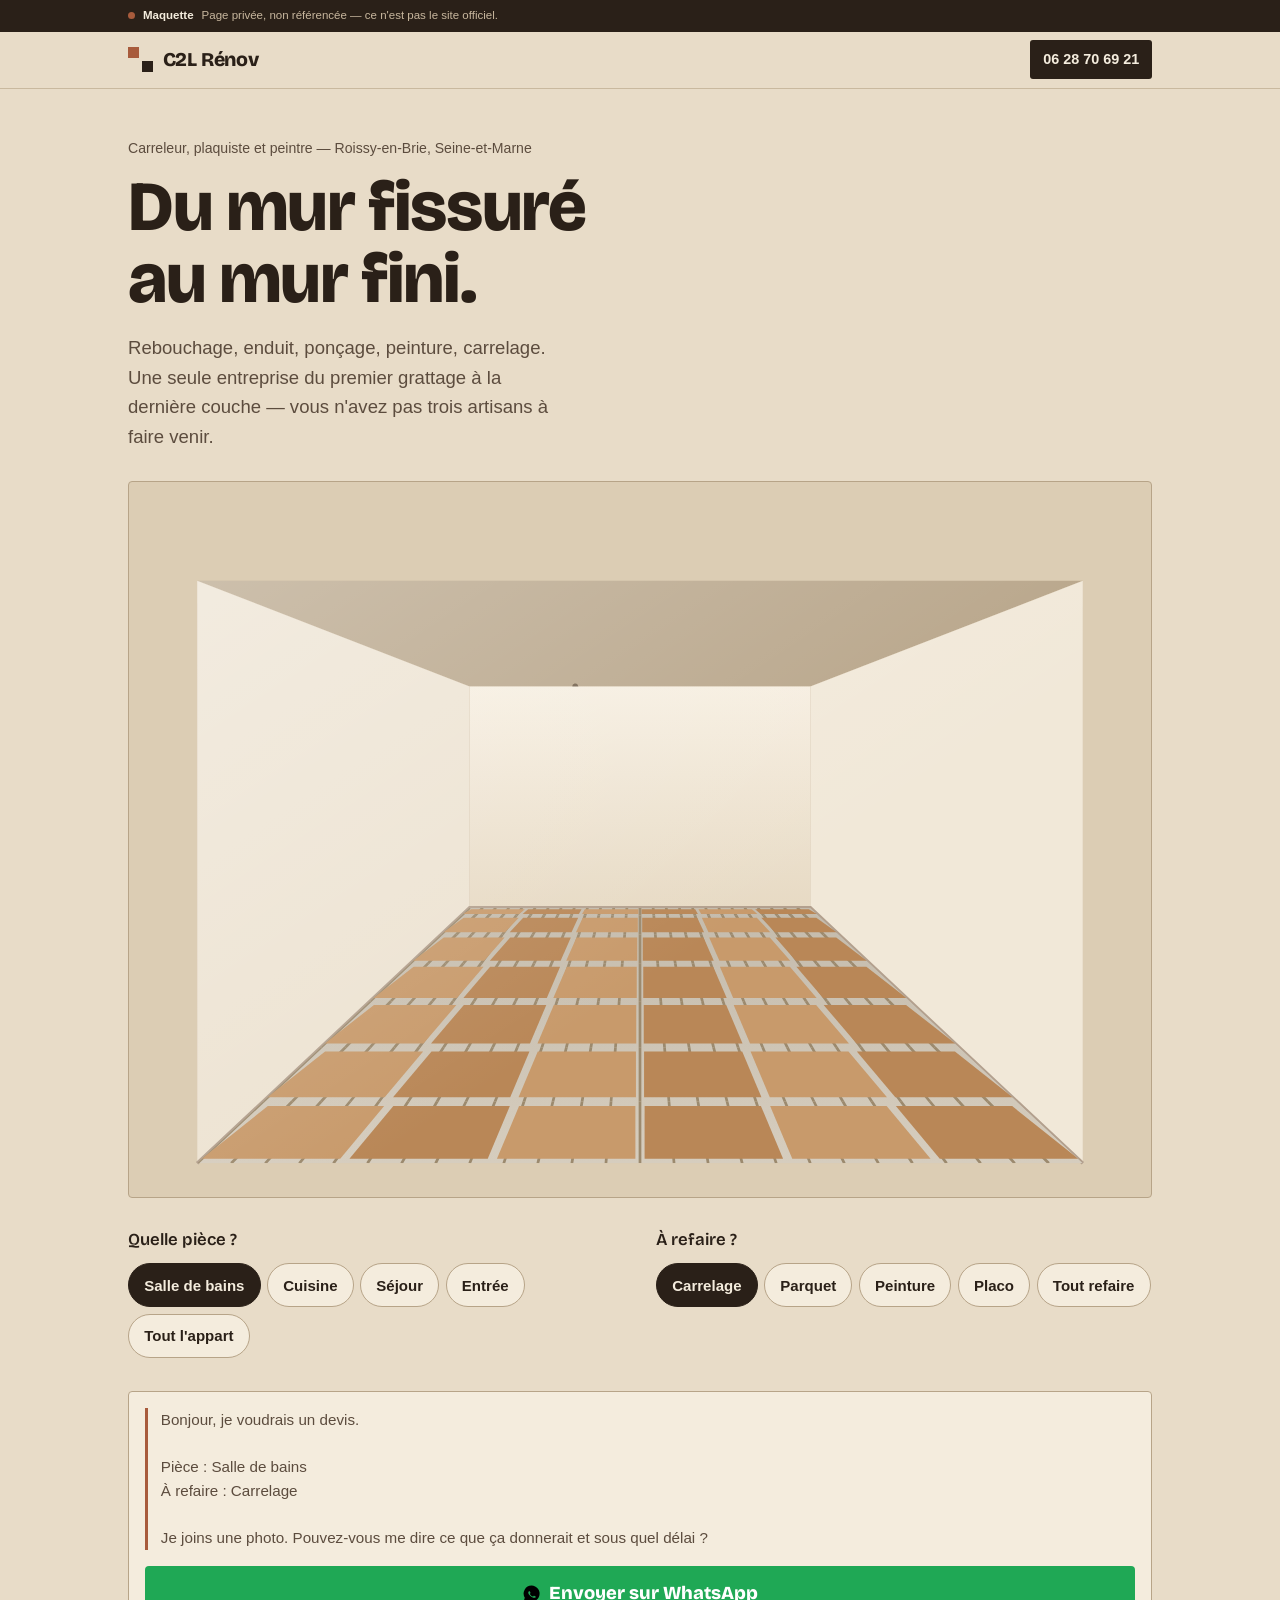
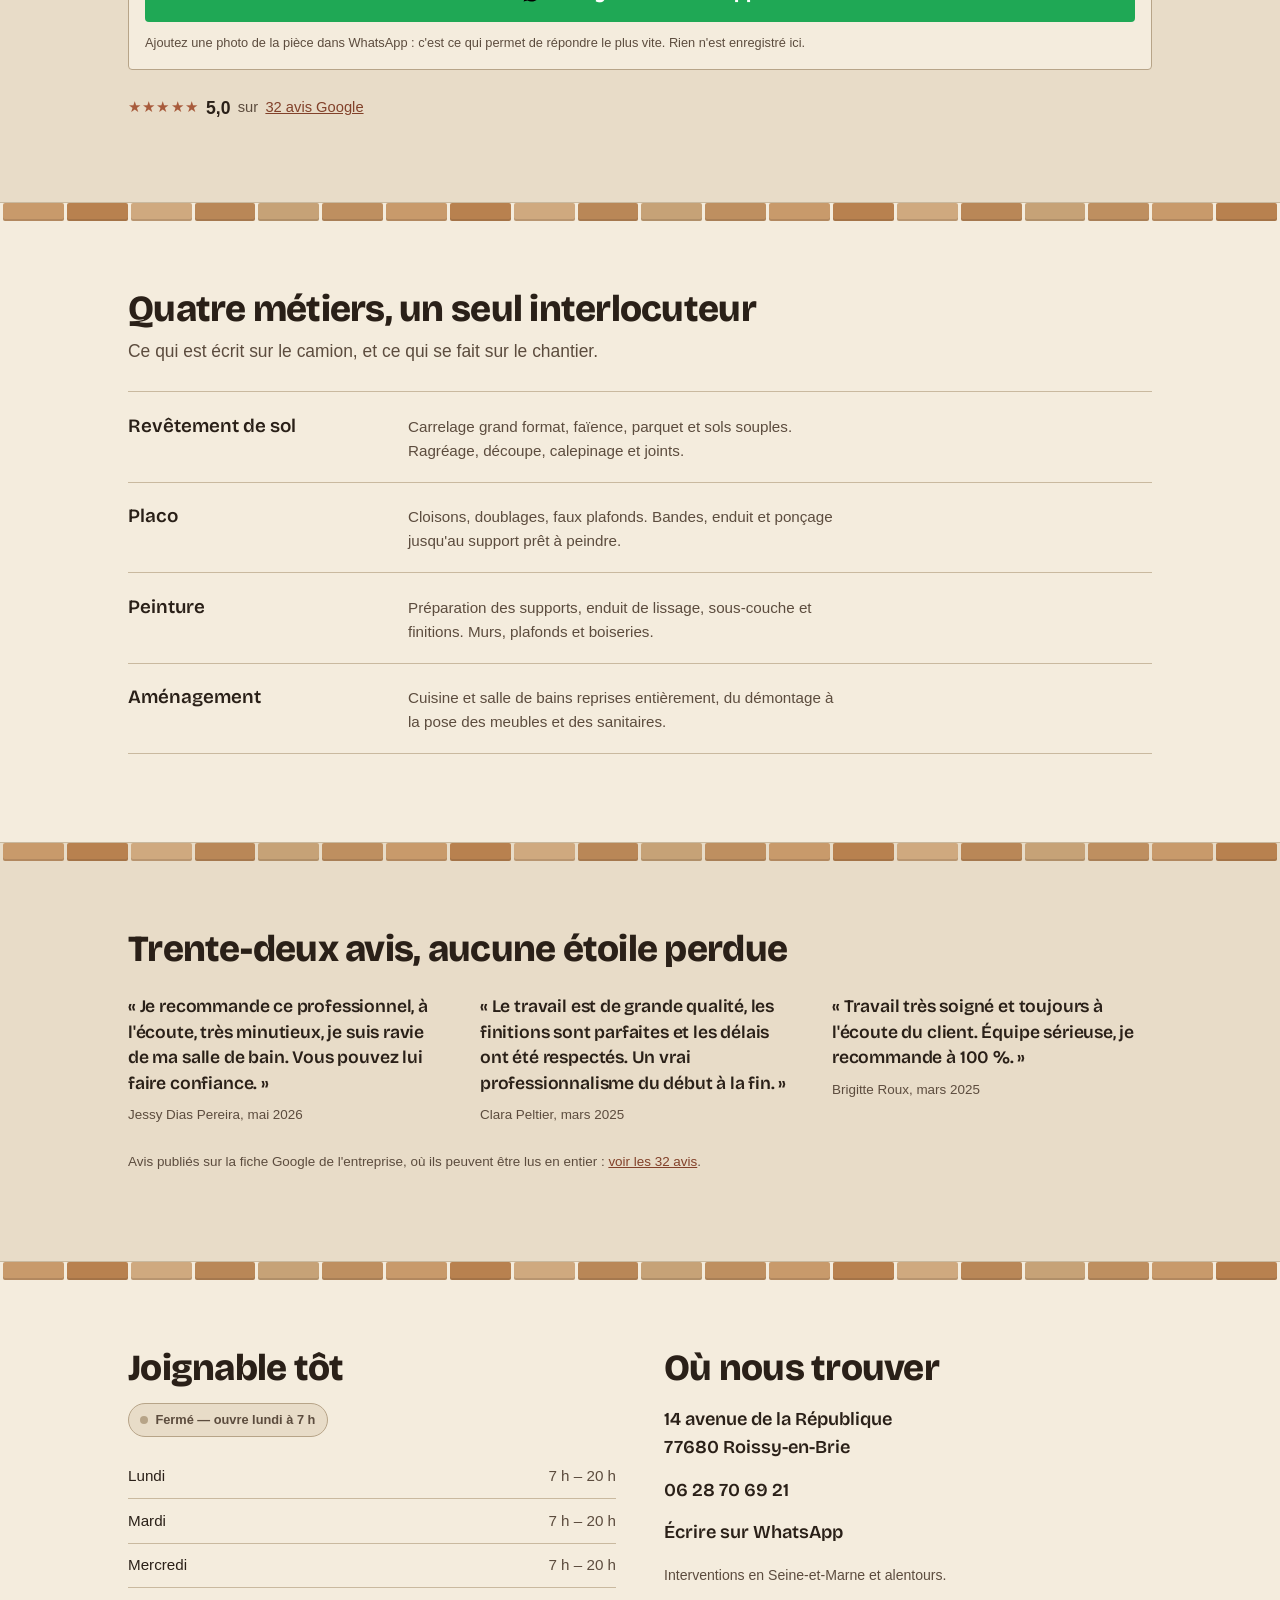
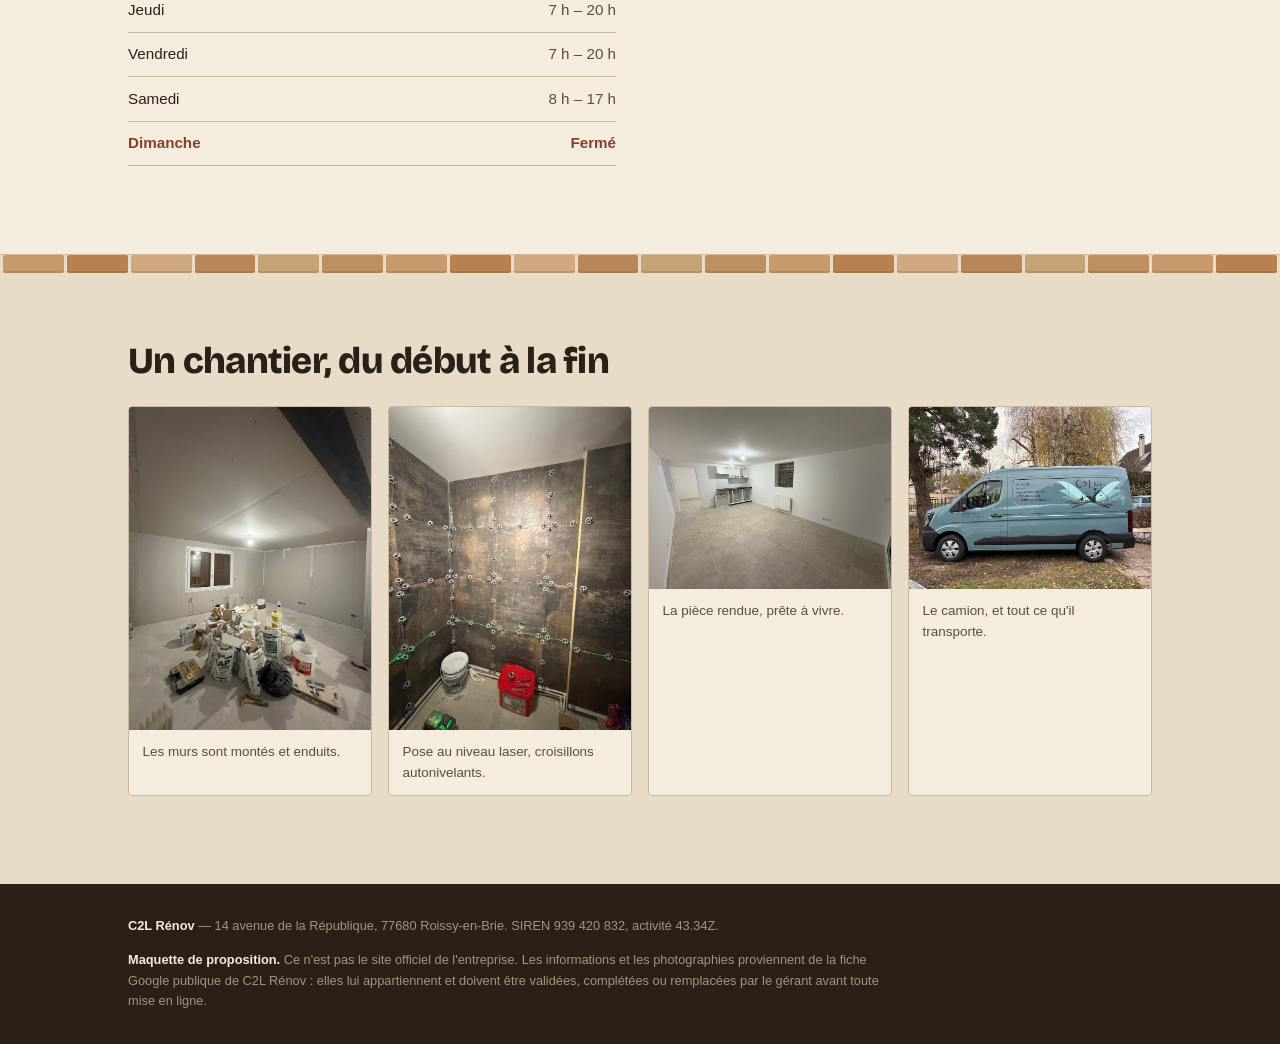
==== commit dbaeb918: "Une piece en perspective, et du vrai carrelage Le mur plat devient une piece vue en perspective : pl" ====
--- a/c2l-renov/index.html
+++ b/c2l-renov/index.html
@@ -17,7 +17,7 @@
 <link rel="preconnect" href="https://fonts.googleapis.com">
 <link rel="preconnect" href="https://fonts.gstatic.com" crossorigin>
 <link rel="stylesheet" href="https://fonts.googleapis.com/css2?family=Bricolage+Grotesque:opsz,wght@12..96,600;12..96,800&display=swap">
-<link rel="stylesheet" href="styles.css?v=2">
+<link rel="stylesheet" href="styles.css?v=3">
 <script>
   document.documentElement.classList.add('js');
   if ('scrollRestoration' in history) history.scrollRestoration = 'manual';
@@ -56,121 +56,85 @@
     <!-- ================= le mur qui se refait tout seul ================= -->
     <div class="bande">
       <div class="mur-cadre">
-        <svg class="mur" viewBox="0 0 600 400" role="img"
-             aria-label="Un mur fissuré est rebouché, enduit, poncé puis peint, en boucle">
+        <svg class="piece" viewBox="0 0 600 420" role="img"
+             aria-label="Une piece en perspective : le vieux carrelage est depose, le sol ragree, encolle, puis le carrelage neuf est pose rang par rang, du fond vers l'entree">
           <defs>
-            <linearGradient id="gVieux" x1="0" y1="0" x2="0" y2="1">
-              <stop offset="0%" stop-color="#C3AE90"/>
-              <stop offset="60%" stop-color="#B49C7C"/>
-              <stop offset="100%" stop-color="#A18869"/>
-            </linearGradient>
-            <linearGradient id="gEnduit" x1="0" y1="0" x2="0" y2="1">
-              <stop offset="0%" stop-color="#E9DCC5"/>
-              <stop offset="100%" stop-color="#DCCBAE"/>
-            </linearGradient>
-            <linearGradient id="gPeint" x1="0" y1="0" x2="0" y2="1">
+            <linearGradient id="gMurV" x1="0" y1="0" x2="0" y2="1">
+              <stop offset="0%" stop-color="#C6B195"/>
+              <stop offset="100%" stop-color="#A98F6F"/>
+            </linearGradient>
+            <linearGradient id="gMurN" x1="0" y1="0" x2="0" y2="1">
               <stop offset="0%" stop-color="#F6EEE0"/>
-              <stop offset="100%" stop-color="#EBDFCB"/>
-            </linearGradient>
-            <linearGradient id="gJour" x1="0" y1="0" x2="1" y2="1">
-              <stop offset="0%" stop-color="#fff" stop-opacity=".34"/>
-              <stop offset="55%" stop-color="#fff" stop-opacity="0"/>
-            </linearGradient>
+              <stop offset="100%" stop-color="#E7DAC4"/>
+            </linearGradient>
+            <linearGradient id="gChape" x1="0" y1="0" x2="0" y2="1">
+              <stop offset="0%" stop-color="#9E9384"/>
+              <stop offset="100%" stop-color="#B6AB9A"/>
+            </linearGradient>
+            <linearGradient id="gRagreage" x1="0" y1="0" x2="0" y2="1">
+              <stop offset="0%" stop-color="#C4BBAC"/>
+              <stop offset="100%" stop-color="#D6CDBE"/>
+            </linearGradient>
+            <linearGradient id="gJour2" x1="0" y1="0" x2="1" y2="1">
+              <stop offset="0%" stop-color="#FFFFFF" stop-opacity=".3"/>
+              <stop offset="60%" stop-color="#FFFFFF" stop-opacity="0"/>
+            </linearGradient>
+            <clipPath id="capSol">
+              <polygon points="40,400 560,400 400,250 200,250"/>
+            </clipPath>
           </defs>
 
-          <!-- 1. le mur d'origine : fissures, trous, peinture qui cloque -->
-          <rect width="600" height="400" fill="url(#gVieux)"/>
-          <g class="salissures">
-            <ellipse cx="120" cy="86" rx="78" ry="46" fill="#9C8465" opacity=".5"/>
-            <ellipse cx="470" cy="300" rx="96" ry="52" fill="#9C8465" opacity=".42"/>
-            <ellipse cx="300" cy="200" rx="150" ry="80" fill="#AB9375" opacity=".3"/>
-          </g>
-          <!-- peinture écaillée -->
-          <g class="ecailles" fill="#CFBB9C">
-            <path d="M60 250 l44 -14 l30 18 l-16 26 l-40 6 z"/>
-            <path d="M392 96 l52 -10 l22 24 l-30 22 l-40 -12 z"/>
-            <path d="M232 320 l40 -8 l14 20 l-34 16 z"/>
-          </g>
-
-          <!-- 2. les défauts, effacés par le rebouchage -->
-          <g class="defauts">
-            <g class="fissure f1" stroke="#5E4B36" fill="none" stroke-linecap="round">
-              <path d="M96 20 l14 54 l-20 42 l24 58 l-12 46 l18 62 l-8 48 l14 50"
-                    stroke-width="5"/>
-              <path d="M110 74 l34 22 M114 174 l-30 26 M124 282 l32 20" stroke-width="3"/>
-            </g>
-            <g class="fissure f2" stroke="#5E4B36" fill="none" stroke-linecap="round">
-              <path d="M470 0 l-16 46 l22 40 l-14 44 l20 38" stroke-width="4.5"/>
-              <path d="M476 86 l30 -18 M462 174 l-28 22" stroke-width="2.6"/>
-            </g>
-            <g class="fissure f3" stroke="#5E4B36" fill="none" stroke-linecap="round">
-              <path d="M250 400 l10 -52 l-16 -40 l18 -44" stroke-width="4"/>
-              <path d="M254 300 l-30 -16" stroke-width="2.4"/>
-            </g>
-            <!-- trous -->
-            <g class="trou t1" fill="#4E3D2C">
-              <path d="M330 130 l26 -12 l22 16 l-6 26 l-28 8 l-18 -20 z"/>
-            </g>
-            <g class="trou t2" fill="#4E3D2C">
-              <path d="M164 214 l20 -10 l16 14 l-8 20 l-22 4 z"/>
-            </g>
-            <g class="trou t3" fill="#4E3D2C">
-              <path d="M520 236 l22 -8 l14 16 l-10 18 l-22 -2 z"/>
-            </g>
-          </g>
-
-          <!-- 3. les rebouchages, qui apparaissent un par un -->
-          <g class="rebouche" fill="#E6D9C2">
-            <path class="r1" d="M84 8 l30 4 l6 60 l-14 48 l20 60 l-14 48 l18 64 l-10 50 l12 46 l-32 4 l-14 -52 l10 -50 l-18 -62 l12 -46 l-22 -58 l18 -42 z"/>
-            <path class="r2" d="M446 0 l34 0 l-12 48 l22 40 l-16 46 l20 38 l-30 8 l-20 -44 l14 -44 l-22 -42 z"/>
-            <path class="r3" d="M232 400 l34 0 l10 -54 l-18 -42 l20 -46 l-30 -8 l-20 52 l16 42 z"/>
-            <path class="r4" d="M318 116 l44 -18 l30 22 l-8 38 l-40 14 l-28 -30 z"/>
-            <path class="r5" d="M154 204 l32 -16 l24 20 l-10 30 l-34 8 z"/>
-            <path class="r6" d="M510 226 l34 -12 l20 22 l-14 28 l-34 -2 z"/>
-          </g>
-
-          <!-- 4. l'enduit, tiré de gauche à droite -->
-          <rect class="enduit" width="600" height="400" fill="url(#gEnduit)"/>
-
-          <!-- 5. la peinture, passée du haut vers le bas -->
-          <rect class="peint" width="600" height="400" fill="url(#gPeint)"/>
-
-          <!-- lumière -->
-          <rect width="600" height="400" fill="url(#gJour)" pointer-events="none"/>
-
-          <!-- ================= les outils ================= -->
-          <!-- couteau à enduire -->
-          <g class="couteau">
-            <rect x="-52" y="-6" width="52" height="12" rx="2" fill="#3A2C1E"/>
-            <path d="M0 -14 L34 -9 L34 9 L0 14 Z" fill="#C9CDD2" stroke="#8A9099" stroke-width="1.6"/>
-          </g>
-          <!-- taloche -->
-          <g class="taloche">
-            <rect x="-6" y="-52" width="14" height="104" rx="3" fill="#C9CDD2" stroke="#8A9099" stroke-width="1.6"/>
-            <rect x="-26" y="-16" width="22" height="32" rx="6" fill="#3A2C1E"/>
-          </g>
-          <!-- cale à poncer -->
-          <g class="cale">
-            <rect x="-34" y="-16" width="68" height="32" rx="4" fill="#D8B36A" stroke="#A6853F" stroke-width="1.6"/>
-            <rect x="-20" y="-30" width="40" height="16" rx="5" fill="#3A2C1E"/>
-          </g>
-          <g class="poussiere" fill="#EDE3D0">
-            <circle cx="0" cy="0" r="4"/><circle cx="18" cy="-14" r="3"/><circle cx="-16" cy="-10" r="2.6"/>
-            <circle cx="8" cy="-26" r="3.4"/><circle cx="-24" cy="-22" r="2.4"/>
-          </g>
-          <!-- rouleau -->
-          <g class="rouleau">
-            <rect x="-70" y="-13" width="140" height="26" rx="13" fill="#E2D3B6" stroke="#B9A180" stroke-width="2"/>
-            <path d="M0 13 v26 h-8" stroke="#3A2C1E" stroke-width="7" fill="none" stroke-linecap="round"/>
-          </g>
-
-          <!-- l'étape en cours -->
+          <polygon points="40,58 560,58 400,120 200,120" fill="#B7A488"/>
+
+          <polygon class="mur-v" points="200,120 400,120 400,250 200,250" fill="url(#gMurV)"/>
+          <polygon class="mur-v" points="40,58 200,120 200,250 40,400" fill="#B49C7C"/>
+          <polygon class="mur-v" points="560,58 400,120 400,250 560,400" fill="#BCA485"/>
+
+          <g class="fissures" stroke="#6E5B45" fill="none" stroke-linecap="round">
+            <path d="M262 120 l10 40 l-14 32 l16 34 l-8 24" stroke-width="3.4"/>
+            <path d="M268 168 l24 14" stroke-width="2"/>
+            <path d="M118 108 l14 52 l-16 46 l18 54" stroke-width="3"/>
+            <path d="M470 138 l-12 44 l16 40" stroke-width="2.6"/>
+          </g>
+
+          <g class="murs-n">
+            <polygon points="200,120 400,120 400,250 200,250" fill="url(#gMurN)"/>
+            <polygon points="40,58 200,120 200,250 40,400" fill="#EDE3D2"/>
+            <polygon points="560,58 400,120 400,250 560,400" fill="#F1E8D8"/>
+          </g>
+
+          <polyline points="40,400 200,250 400,250 560,400" fill="none" stroke="#B3A08E" stroke-width="2"/>
+
+          <g clip-path="url(#capSol)">
+            <polygon points="40,400 560,400 400,250 200,250" fill="url(#gChape)"/>
+            <g class="vieux-sol"></g>
+            <polygon class="ragreage" points="40,400 560,400 400,250 200,250" fill="url(#gRagreage)"/>
+            <g class="colle"></g>
+            <g class="carreaux"></g>
+          </g>
+
+          <g class="croisillons" fill="#8FA0B4"></g>
+
+          <g class="lisseuse">
+            <rect x="-58" y="-7" width="116" height="14" rx="3" fill="#C9CDD2" stroke="#8A9099" stroke-width="1.6"/>
+            <rect x="-16" y="-26" width="32" height="20" rx="6" fill="#3A2C1E"/>
+          </g>
+          <g class="peigne">
+            <rect x="-46" y="-6" width="92" height="12" rx="2" fill="#C9CDD2" stroke="#8A9099" stroke-width="1.6"/>
+            <path d="M-44 6 v9 M-34 6 v9 M-24 6 v9 M-14 6 v9 M-4 6 v9 M6 6 v9 M16 6 v9 M26 6 v9 M36 6 v9"
+                  stroke="#8A9099" stroke-width="3"/>
+            <rect x="-14" y="-24" width="28" height="18" rx="5" fill="#3A2C1E"/>
+          </g>
+          <g class="gravats" fill="#7C6B55"></g>
+
+          <polygon points="40,58 560,58 560,400 40,400" fill="url(#gJour2)" pointer-events="none"/>
+
           <g class="etapes">
-            <text class="etape e1" x="300" y="376">MUR D'ORIGINE</text>
-            <text class="etape e2" x="300" y="376">REBOUCHAGE</text>
-            <text class="etape e3" x="300" y="376">ENDUIT</text>
-            <text class="etape e4" x="300" y="376">PONÇAGE</text>
-            <text class="etape e5" x="300" y="376">PEINTURE</text>
+            <text class="etape e1" x="300" y="404">ETAT D'ORIGINE</text>
+            <text class="etape e2" x="300" y="404">DEPOSE</text>
+            <text class="etape e3" x="300" y="404">RAGREAGE</text>
+            <text class="etape e4" x="300" y="404">ENCOLLAGE</text>
+            <text class="etape e5" x="300" y="404">POSE</text>
           </g>
         </svg>
       </div>
@@ -353,6 +317,6 @@
   </a>
 </nav>
 
-<script src="app.js?v=3" defer></script>
+<script src="app.js?v=4" defer></script>
 </body>
 </html>
--- a/c2l-renov/styles.css
+++ b/c2l-renov/styles.css
@@ -1,9 +1,9 @@
 /* =========================================================
    C2L Rénov — maquette
    Tons chauds : sable, plâtre, terre cuite, chêne.
-   Le mur du haut se refait tout seul — fissuré, rebouché,
-   enduit, poncé, peint — et le carrelage se pose au fil
-   du défilement, de haut en bas.
+   La pièce du haut se refait toute seule — dépose du vieux
+   carrelage, ragréage, encollage, pose — et le carrelage se pose
+   aussi au fil du défilement, de haut en bas.
    Téléphone d'abord. Deux paliers : 48rem et 64rem.
    ========================================================= */
 
@@ -100,127 +100,152 @@
 .situe{ font-size: .88rem; color: var(--encre-2); margin-bottom: .8rem }
 .intro{ margin-top: 1.1rem; font-size: 1.06rem; color: var(--encre-2); max-width: 42ch }
 
-/* ================= le mur, 13 s ================= */
+/* ================= la piece, 16 s =================
+   0    -> 1,6 s   etat d'origine : murs fissures, vieux carrelage
+   1,6  -> 3,8 s   depose : le vieux sol part, les gravats restent
+   3,8  -> 6,4 s   ragreage : la lisseuse tire du fond vers l'entree
+   6,4  -> 9,0 s   encollage : la colle est peignee rang par rang
+   9,0  -> 13,8 s  pose : le carrelage se pose rang par rang
+   13,8 -> 16 s    la piece finie
+   ==================================================== */
 .mur-cadre{
   margin-top: 1.8rem; position: relative;
   border: 1px solid var(--joint-2); border-radius: 4px; overflow: hidden;
   background: var(--sable-2);
 }
-.mur{ width: 100%; height: auto; display: block }
-
-.defauts, .rebouche path, .enduit, .peint,
-.couteau, .taloche, .cale, .poussiere, .rouleau, .etape{
-  animation-duration: 13s;
+.piece{ width: 100%; height: auto; display: block }
+
+.murs-n, .fissures, .vieux-sol, .ragreage, .colle, .carreaux,
+.croisillons, .lisseuse, .peigne, .gravats, .etape{
+  animation-duration: 16s;
   animation-iteration-count: infinite;
   animation-timing-function: ease-in-out;
 }
 
-/* les fissures et les trous disparaissent sous l'enduit de rebouchage */
-.defauts{ animation-name: defauts }
-@keyframes defauts{ 0%, 20%{ opacity: 1 } 24%, 100%{ opacity: 0 } }
-
-/* chaque rebouchage arrive à son tour */
-.rebouche path{ opacity: 0; animation-name: rebouche }
-.r1{ animation-delay: .0s }  .r2{ animation-delay: .32s } .r3{ animation-delay: .64s }
-.r4{ animation-delay: .96s } .r5{ animation-delay: 1.2s } .r6{ animation-delay: 1.44s }
-@keyframes rebouche{
-  0%,  8%  { opacity: 0 }
-  13%      { opacity: 1 }
-  92%      { opacity: 1 }
-  96%, 100%{ opacity: 0 }
-}
-
-/* l'enduit est tiré de gauche à droite */
-.enduit{ animation-name: enduit }
-@keyframes enduit{
-  0%,  26% { clip-path: inset(0 100% 0 0) }
-  44%, 92% { clip-path: inset(0 0 0 0) }
-  96%, 100%{ clip-path: inset(0 100% 0 0) }
-}
-
-/* la peinture descend du plafond vers la plinthe */
-.peint{ animation-name: peint }
-@keyframes peint{
-  0%,  60% { clip-path: inset(0 0 100% 0) }
-  80%, 93% { clip-path: inset(0 0 0 0) }
-  96%, 100%{ clip-path: inset(0 0 100% 0) }
-}
-
-/* le couteau à enduire passe sur chaque défaut */
-.couteau{ opacity: 0; animation-name: couteau }
-@keyframes couteau{
-  0%,  7%  { transform: translate(120px, 90px); opacity: 0 }
-  10%      { opacity: 1 }
-  14%      { transform: translate(150px, 250px) }
-  18%      { transform: translate(400px, 150px) }
-  21%      { transform: translate(540px, 250px); opacity: 1 }
-  24%, 100%{ transform: translate(560px, 260px); opacity: 0 }
-}
-
-/* la taloche tire l'enduit */
-.taloche{ opacity: 0; animation-name: taloche }
-@keyframes taloche{
-  0%,  25% { transform: translate(-40px, 180px); opacity: 0 }
-  28%      { opacity: 1 }
-  44%      { transform: translate(600px, 210px); opacity: 1 }
-  47%, 100%{ transform: translate(640px, 210px); opacity: 0 }
-}
-
-/* la cale à poncer, et la poussière qui monte */
-.cale{ opacity: 0; animation-name: cale }
-@keyframes cale{
-  0%,  47% { transform: translate(500px, 120px); opacity: 0 }
-  50%      { opacity: 1 }
-  57%      { transform: translate(140px, 250px); opacity: 1 }
-  60%, 100%{ transform: translate(120px, 260px); opacity: 0 }
-}
-.poussiere{ opacity: 0; animation-name: poussiere }
-@keyframes poussiere{
-  0%,  48% { transform: translate(460px, 140px); opacity: 0 }
-  52%      { opacity: .9 }
-  57%      { transform: translate(240px, 190px); opacity: .5 }
-  60%, 100%{ transform: translate(180px, 170px); opacity: 0 }
-}
-
-/* le rouleau descend avec la peinture */
-.rouleau{ opacity: 0; animation-name: rouleau }
-@keyframes rouleau{
-  0%,  59% { transform: translate(300px, -10px); opacity: 0 }
-  62%      { opacity: 1 }
-  80%      { transform: translate(300px, 400px); opacity: 1 }
-  83%, 100%{ transform: translate(300px, 430px); opacity: 0 }
-}
-
-/* le nom de l'étape */
+/* les murs sont repeints tot : le sol reste la vedette */
+.fissures{ animation-name: fissures }
+@keyframes fissures{ 0%, 14%{ opacity: 1 } 20%, 100%{ opacity: 0 } }
+.murs-n{ animation-name: mursN }
+@keyframes mursN{
+  0%,  13% { clip-path: inset(0 0 100% 0) }
+  22%, 96% { clip-path: inset(0 0 0 0) }
+  100%     { clip-path: inset(0 0 100% 0) }
+}
+
+/* le vieux carrelage est depose du fond vers l'entree */
+.vieux-sol{ animation-name: depose; animation-timing-function: steps(1, end) }
+@keyframes depose{
+  0%,  10% { clip-path: inset(0 0 0 0) }
+  13%      { clip-path: inset(0 0 77% 0) }
+  16%      { clip-path: inset(0 0 55% 0) }
+  19%      { clip-path: inset(0 0 33% 0) }
+  22%      { clip-path: inset(0 0 12% 0) }
+  24%, 96% { clip-path: inset(0 0 100% 0) }
+  100%     { clip-path: inset(0 0 0 0) }
+}
+.gravats{ opacity: 0; animation-name: gravats }
+@keyframes gravats{
+  0%,  11% { opacity: 0 }
+  15%      { opacity: .9 }
+  36%      { opacity: .9 }
+  40%, 100%{ opacity: 0 }
+}
+
+/* le ragreage est tire du fond vers l'entree */
+.ragreage{ animation-name: ragreage }
+@keyframes ragreage{
+  0%,  24% { clip-path: inset(0 0 100% 0) }
+  40%, 96% { clip-path: inset(0 0 0 0) }
+  100%     { clip-path: inset(0 0 100% 0) }
+}
+.lisseuse{ opacity: 0; animation-name: lisseuse }
+@keyframes lisseuse{
+  0%,  23% { transform: translate(300px, 258px) scale(.55); opacity: 0 }
+  26%      { opacity: 1 }
+  40%      { transform: translate(300px, 392px) scale(1.15); opacity: 1 }
+  43%, 100%{ transform: translate(300px, 400px) scale(1.15); opacity: 0 }
+}
+
+/* la colle, peignee rang par rang */
+.colle{ animation-name: colleP; animation-timing-function: steps(1, end) }
+@keyframes colleP{
+  0%,  40% { clip-path: inset(0 0 100% 0) }
+  43%      { clip-path: inset(0 0 77% 0) }
+  46%      { clip-path: inset(0 0 55% 0) }
+  49%      { clip-path: inset(0 0 33% 0) }
+  52%      { clip-path: inset(0 0 12% 0) }
+  55%, 96% { clip-path: inset(0 0 0 0) }
+  100%     { clip-path: inset(0 0 100% 0) }
+}
+.peigne{ opacity: 0; animation-name: peigne }
+@keyframes peigne{
+  0%,  40% { transform: translate(300px, 262px) scale(.6); opacity: 0 }
+  43%      { opacity: 1 }
+  55%      { transform: translate(300px, 384px) scale(1.1); opacity: 1 }
+  58%, 100%{ transform: translate(300px, 392px) scale(1.1); opacity: 0 }
+}
+
+/* LE CARRELAGE : rang par rang, du fond de la piece vers l'entree.
+   Les paliers suivent exactement les lignes de rangs calculees en JS. */
+.carreaux{ animation-name: poseSol; animation-timing-function: steps(1, end) }
+@keyframes poseSol{
+  0%,  56% { clip-path: inset(0 0 100% 0) }
+  59%      { clip-path: inset(0 0 97% 0) }
+  63%      { clip-path: inset(0 0 89.5% 0) }
+  67%      { clip-path: inset(0 0 78.2% 0) }
+  71%      { clip-path: inset(0 0 63.4% 0) }
+  75%      { clip-path: inset(0 0 45.1% 0) }
+  79%      { clip-path: inset(0 0 23.5% 0) }
+  83%, 96% { clip-path: inset(0 0 0 0) }
+  100%     { clip-path: inset(0 0 100% 0) }
+}
+/* les croisillons suivent la pose, puis on les retire */
+.croisillons{ opacity: 0; animation-name: croisillons; animation-timing-function: steps(1, end) }
+@keyframes croisillons{
+  0%,  58% { opacity: 0; clip-path: inset(0 0 100% 0) }
+  61%      { opacity: .85; clip-path: inset(0 0 89.5% 0) }
+  67%      { opacity: .85; clip-path: inset(0 0 78.2% 0) }
+  71%      { opacity: .85; clip-path: inset(0 0 63.4% 0) }
+  75%      { opacity: .85; clip-path: inset(0 0 45.1% 0) }
+  79%      { opacity: .85; clip-path: inset(0 0 23.5% 0) }
+  83%      { opacity: .85; clip-path: inset(0 0 0 0) }
+  88%, 100%{ opacity: 0; clip-path: inset(0 0 0 0) }
+}
+
+/* le nom de l'etape */
 .etape{
-  font-family: var(--titre); font-weight: 800; font-size: 22px;
-  letter-spacing: .12em; text-anchor: middle; fill: var(--encre);
-  opacity: 0; paint-order: stroke; stroke: rgba(244,236,221,.85); stroke-width: 6px;
-}
-.e1{ animation-name: n1 } .e2{ animation-name: n2 } .e3{ animation-name: n3 }
-.e4{ animation-name: n4 } .e5{ animation-name: n5 }
-@keyframes n1{ 0%,2%{opacity:0} 5%,16%{opacity:1} 20%,100%{opacity:0} }
-@keyframes n2{ 0%,20%{opacity:0} 23%,24%{opacity:1} 26%,100%{opacity:0} }
-@keyframes n3{ 0%,27%{opacity:0} 30%,42%{opacity:1} 46%,100%{opacity:0} }
-@keyframes n4{ 0%,48%{opacity:0} 51%,57%{opacity:1} 60%,100%{opacity:0} }
-@keyframes n5{ 0%,61%{opacity:0} 64%,90%{opacity:1} 94%,100%{opacity:0} }
-
-/* ================= le carrelage qui se pose au défilement ================= */
+  font-family: var(--titre); font-weight: 800; font-size: 20px;
+  letter-spacing: .1em; text-anchor: middle; fill: var(--encre);
+  opacity: 0; paint-order: stroke; stroke: rgba(246,238,224,.9); stroke-width: 6px;
+}
+.e1{ animation-name: p1 } .e2{ animation-name: p2 } .e3{ animation-name: p3 }
+.e4{ animation-name: p4 } .e5{ animation-name: p5 }
+@keyframes p1{ 0%,1%{opacity:0} 4%,8%{opacity:1} 11%,100%{opacity:0} }
+@keyframes p2{ 0%,11%{opacity:0} 14%,20%{opacity:1} 23%,100%{opacity:0} }
+@keyframes p3{ 0%,24%{opacity:0} 27%,36%{opacity:1} 39%,100%{opacity:0} }
+@keyframes p4{ 0%,40%{opacity:0} 43%,52%{opacity:1} 55%,100%{opacity:0} }
+@keyframes p5{ 0%,56%{opacity:0} 59%,92%{opacity:1} 96%,100%{opacity:0} }
+
+/* ================= le carrelage qui se pose au defilement =================
+   De vrais carreaux carres, chauds, qui tombent d'en haut, rang du haut
+   d'abord : la page se carrele de haut en bas. */
 .pose{
-  position: absolute; top: 0; left: 0; right: 0; height: 14px;
-  display: flex; gap: 3px; overflow: hidden; pointer-events: none;
+  position: absolute; top: 0; left: 0; right: 0;
+  display: grid; grid-template-columns: repeat(20, 1fr); grid-auto-rows: 26px;
+  gap: 3px; height: 55px; overflow: hidden; pointer-events: none;
+  padding-inline: 3px;
 }
 .pose i{
-  display: block; flex: 1 1 auto; height: 14px; background: var(--joint);
-  transform: translateY(-16px); opacity: 0;
-}
-.js .pose-va i{
-  animation: carreau .42s cubic-bezier(.2,.85,.3,1) forwards;
-}
+  display: block; border-radius: 2px;
+  transform: translateY(-34px); opacity: 0;
+  box-shadow: inset 0 -2px 0 rgba(42,32,24,.14);
+}
+.js .pose-va i{ animation: carreau .4s cubic-bezier(.2,.85,.3,1) forwards }
 @keyframes carreau{ to{ transform: none; opacity: 1 } }
-.pose i:nth-child(3n){ background: var(--bois) }
-.pose i:nth-child(4n){ background: var(--terre) }
-
+@media (max-width: 30rem){
+  .pose{ grid-template-columns: repeat(10, 1fr); grid-auto-rows: 24px; height: 51px }
+  .pose i{ transform: translateY(-30px) }
+}
 /* ================= les choix ================= */
 .choix{ margin-top: 1.8rem }
 .jeu{ border: 0; padding: 0; margin: 0 0 1.3rem }
@@ -357,10 +382,10 @@
 @media (prefers-reduced-motion: reduce){
   html{ scroll-behavior: auto }
   *, *::before, *::after{ animation: none !important; transition-duration: .01ms !important }
-  .defauts{ opacity: 0 }
-  .enduit{ clip-path: inset(0 0 0 0) }
-  .peint{ clip-path: inset(0 0 0 0) }
-  .couteau, .taloche, .cale, .poussiere, .rouleau{ opacity: 0 }
+  .fissures{ opacity: 0 }
+  .ragreage{ clip-path: inset(0 0 0 0) }
+  .carreaux, .murs-n, .colle{ clip-path: inset(0 0 0 0) }
+  .lisseuse, .peigne, .gravats, .vieux-sol, .croisillons{ opacity: 0 }
   .e5{ opacity: 1 }
   .pose i{ transform: none; opacity: 1 }
   .js .tuile, .js .lame{ opacity: 1 }
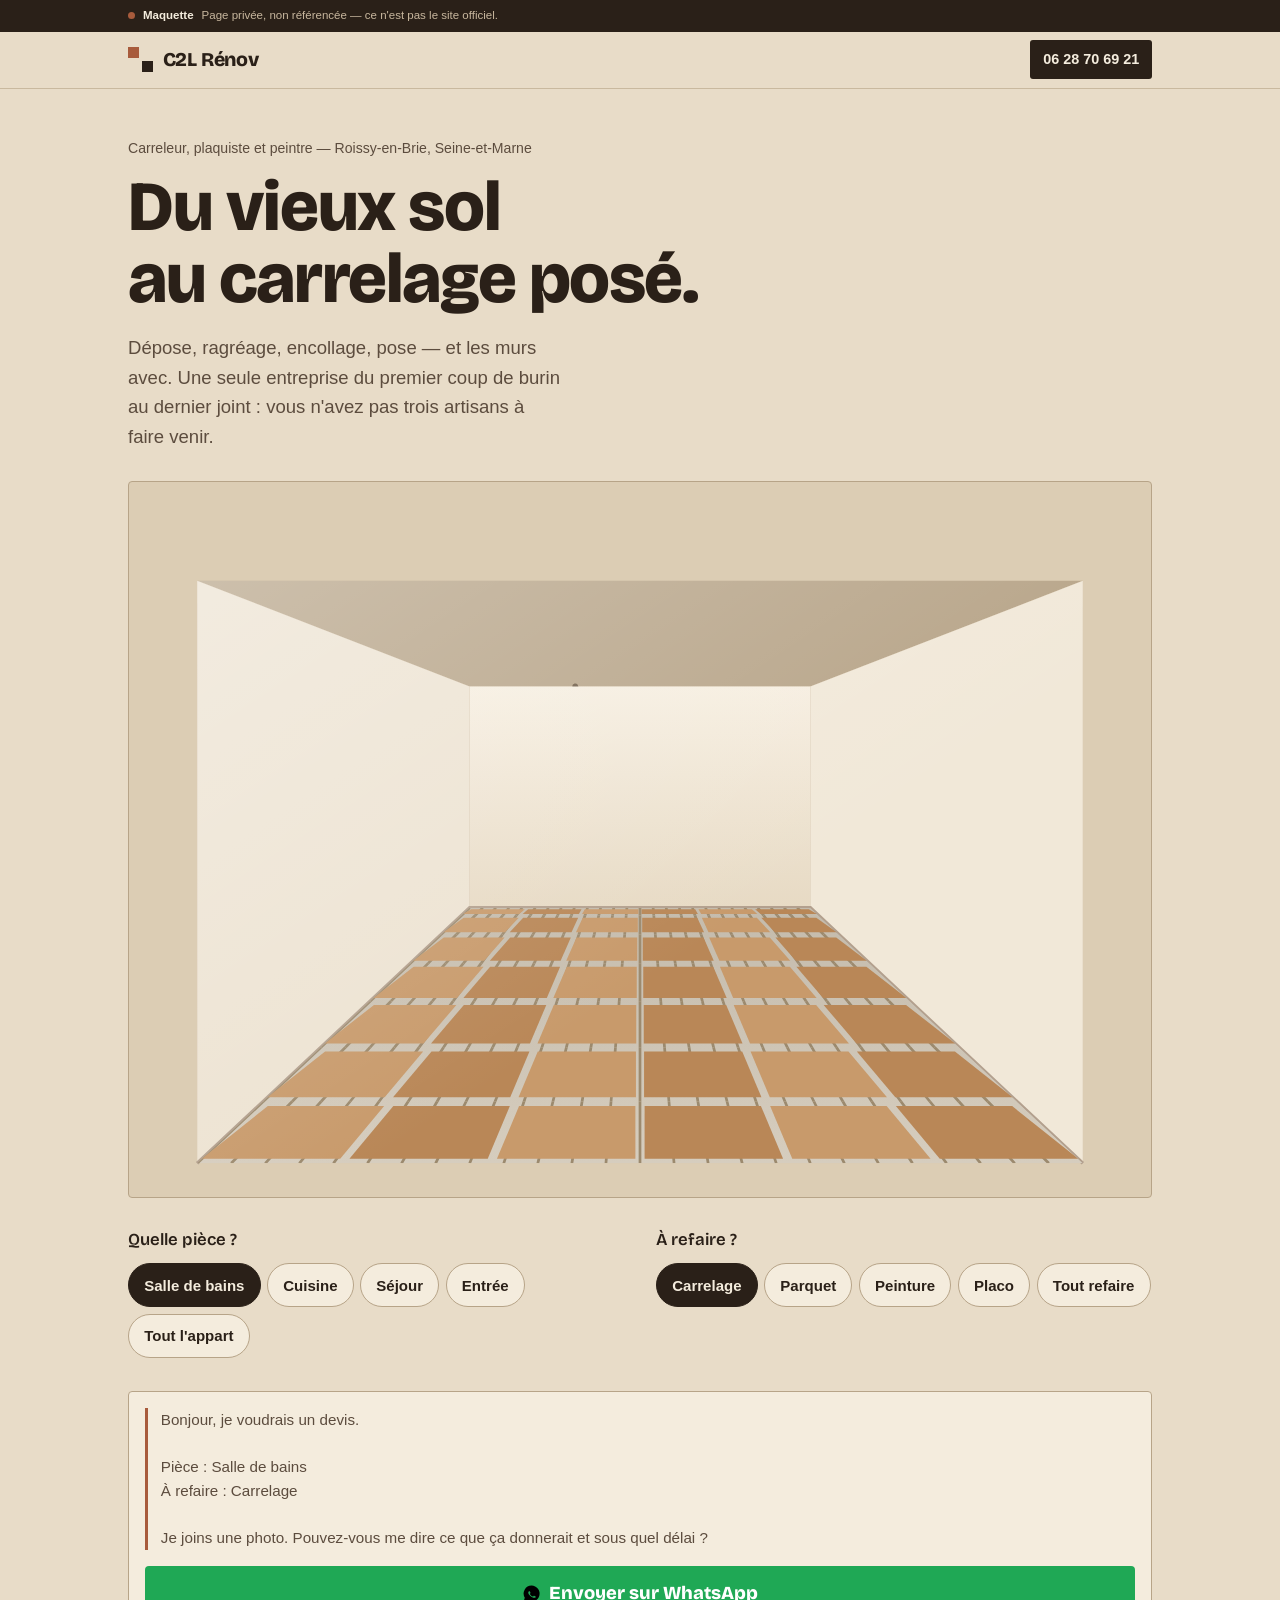
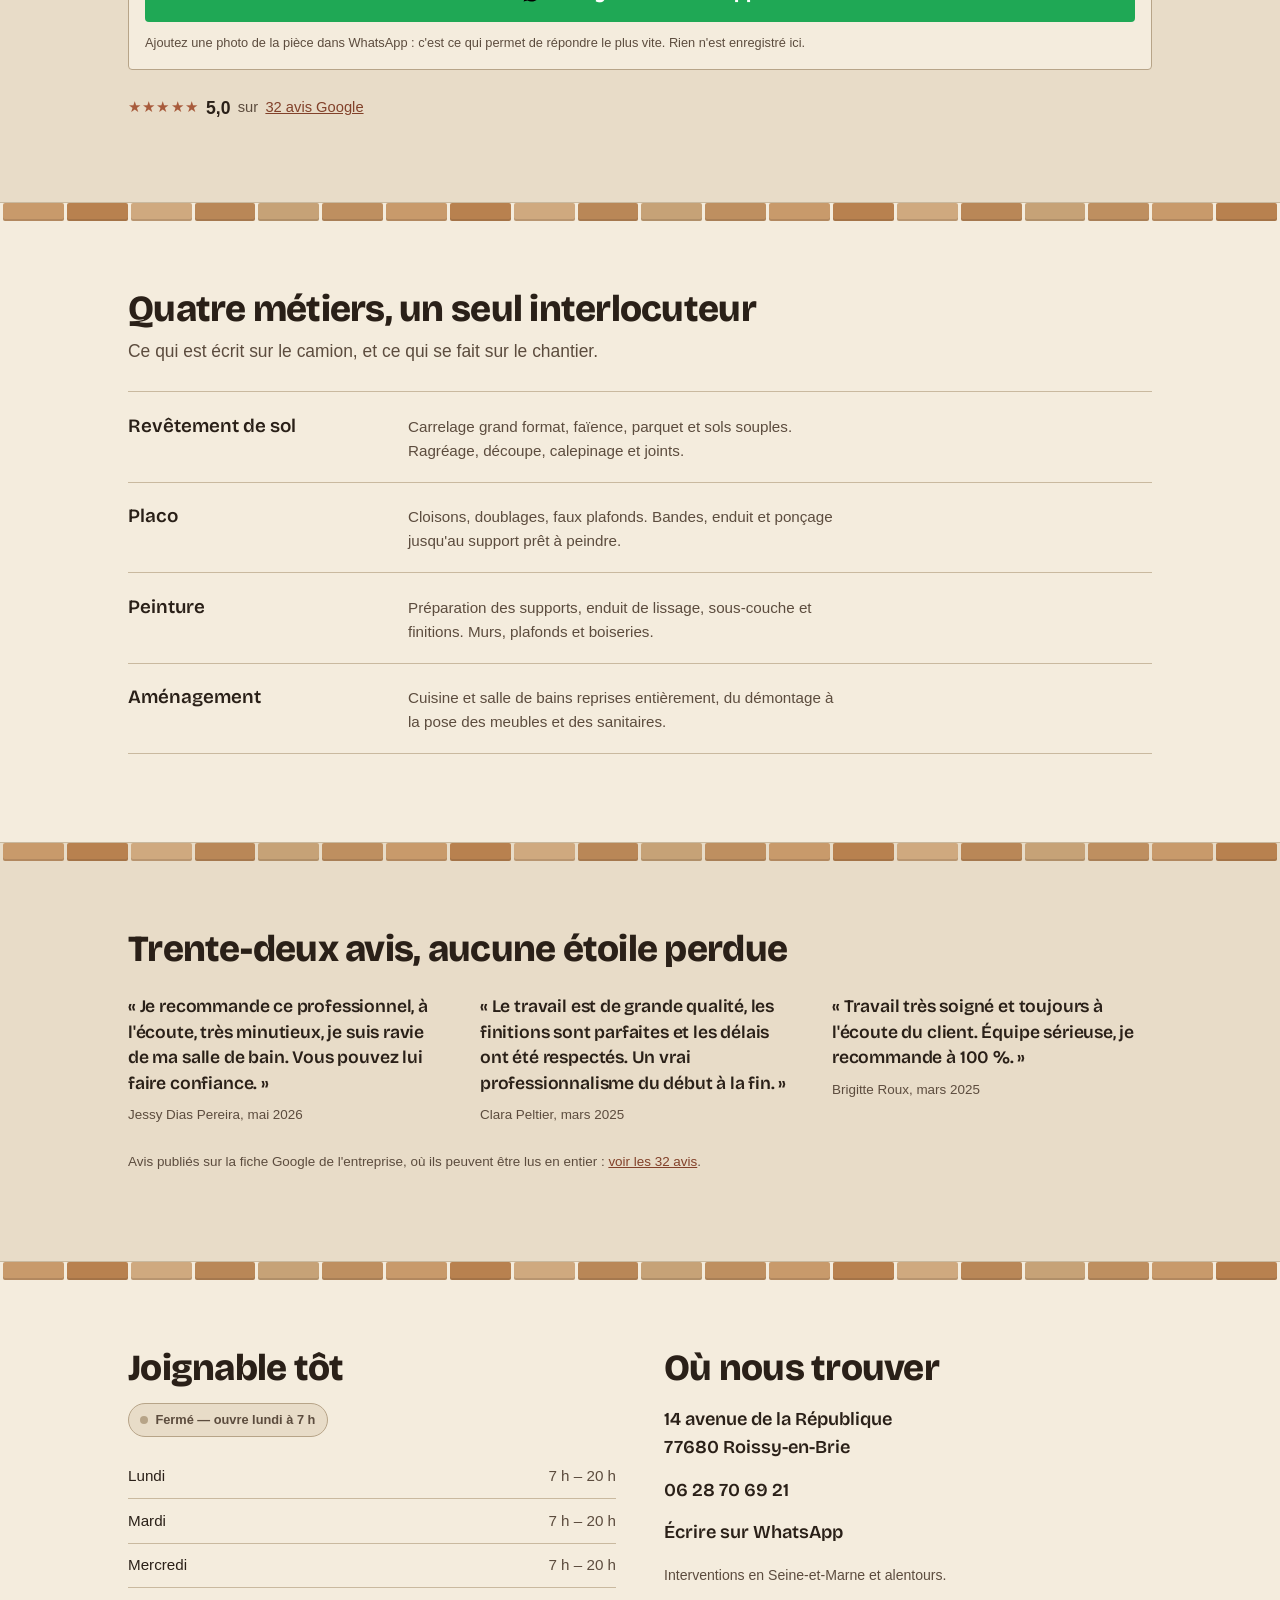
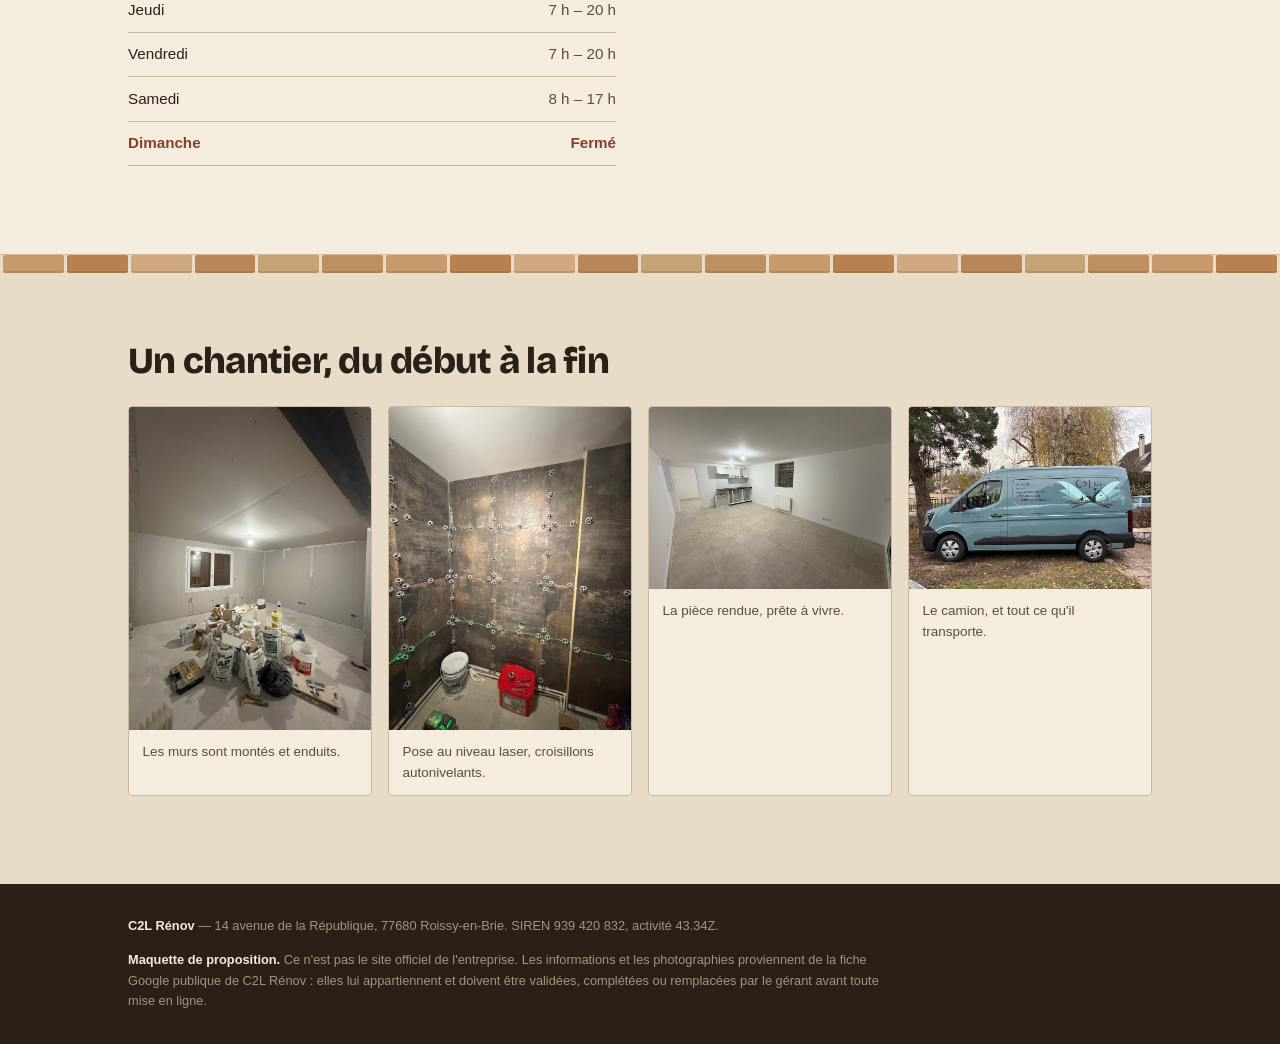
==== commit d3dc8570: "Le texte suit la piece : du vieux sol au carrelage pose Le titre et l'accroche parlaient encore du m" ====
--- a/c2l-renov/index.html
+++ b/c2l-renov/index.html
@@ -10,14 +10,14 @@
 <meta property="og:type" content="website">
 <meta property="og:locale" content="fr_FR">
 <meta property="og:site_name" content="C2L Rénov">
-<meta property="og:title" content="C2L Rénov — Du mur fissuré au mur fini">
+<meta property="og:title" content="C2L Rénov — Du vieux sol au carrelage posé">
 <meta property="og:description" content="Carreleur, plaquiste et peintre à Roissy-en-Brie. 5,0 sur 32 avis Google.">
 <meta property="og:url" content="https://ok-marketing.github.io/c2l-renov/">
 <link rel="icon" href="data:image/svg+xml,<svg xmlns=%22http://www.w3.org/2000/svg%22 viewBox=%220 0 100 100%22><rect width=%22100%22 height=%22100%22 fill=%22%232A2018%22/><rect x=%2214%22 y=%2214%22 width=%2234%22 height=%2234%22 fill=%22%23C98A5E%22/><rect x=%2252%22 y=%2252%22 width=%2234%22 height=%2234%22 fill=%22%23C98A5E%22/></svg>">
 <link rel="preconnect" href="https://fonts.googleapis.com">
 <link rel="preconnect" href="https://fonts.gstatic.com" crossorigin>
 <link rel="stylesheet" href="https://fonts.googleapis.com/css2?family=Bricolage+Grotesque:opsz,wght@12..96,600;12..96,800&display=swap">
-<link rel="stylesheet" href="styles.css?v=3">
+<link rel="stylesheet" href="styles.css?v=4">
 <script>
   document.documentElement.classList.add('js');
   if ('scrollRestoration' in history) history.scrollRestoration = 'manual';
@@ -49,15 +49,15 @@
   <section class="ouverture">
     <div class="bande">
       <p class="situe">Carreleur, plaquiste et peintre — Roissy-en-Brie, Seine-et-Marne</p>
-      <h1 class="titre">Du mur fissuré<br>au mur fini.</h1>
-      <p class="intro">Rebouchage, enduit, ponçage, peinture, carrelage. Une seule entreprise du premier grattage à la dernière couche&nbsp;— vous n'avez pas trois artisans à faire venir.</p>
-    </div>
-
-    <!-- ================= le mur qui se refait tout seul ================= -->
+      <h1 class="titre">Du vieux sol<br>au carrelage posé.</h1>
+      <p class="intro">Dépose, ragréage, encollage, pose&nbsp;— et les murs avec. Une seule entreprise du premier coup de burin au dernier joint&nbsp;: vous n'avez pas trois artisans à faire venir.</p>
+    </div>
+
+    <!-- ================= la pièce qui se refait toute seule ================= -->
     <div class="bande">
       <div class="mur-cadre">
         <svg class="piece" viewBox="0 0 600 420" role="img"
-             aria-label="Une piece en perspective : le vieux carrelage est depose, le sol ragree, encolle, puis le carrelage neuf est pose rang par rang, du fond vers l'entree">
+             aria-label="Une pièce en perspective : le vieux carrelage est déposé, le sol ragréé, encollé, puis le carrelage neuf est posé rang par rang, du fond vers l'entrée">
           <defs>
             <linearGradient id="gMurV" x1="0" y1="0" x2="0" y2="1">
               <stop offset="0%" stop-color="#C6B195"/>
@@ -130,9 +130,9 @@
           <polygon points="40,58 560,58 560,400 40,400" fill="url(#gJour2)" pointer-events="none"/>
 
           <g class="etapes">
-            <text class="etape e1" x="300" y="404">ETAT D'ORIGINE</text>
-            <text class="etape e2" x="300" y="404">DEPOSE</text>
-            <text class="etape e3" x="300" y="404">RAGREAGE</text>
+            <text class="etape e1" x="300" y="404">ÉTAT D'ORIGINE</text>
+            <text class="etape e2" x="300" y="404">DÉPOSE</text>
+            <text class="etape e3" x="300" y="404">RAGRÉAGE</text>
             <text class="etape e4" x="300" y="404">ENCOLLAGE</text>
             <text class="etape e5" x="300" y="404">POSE</text>
           </g>
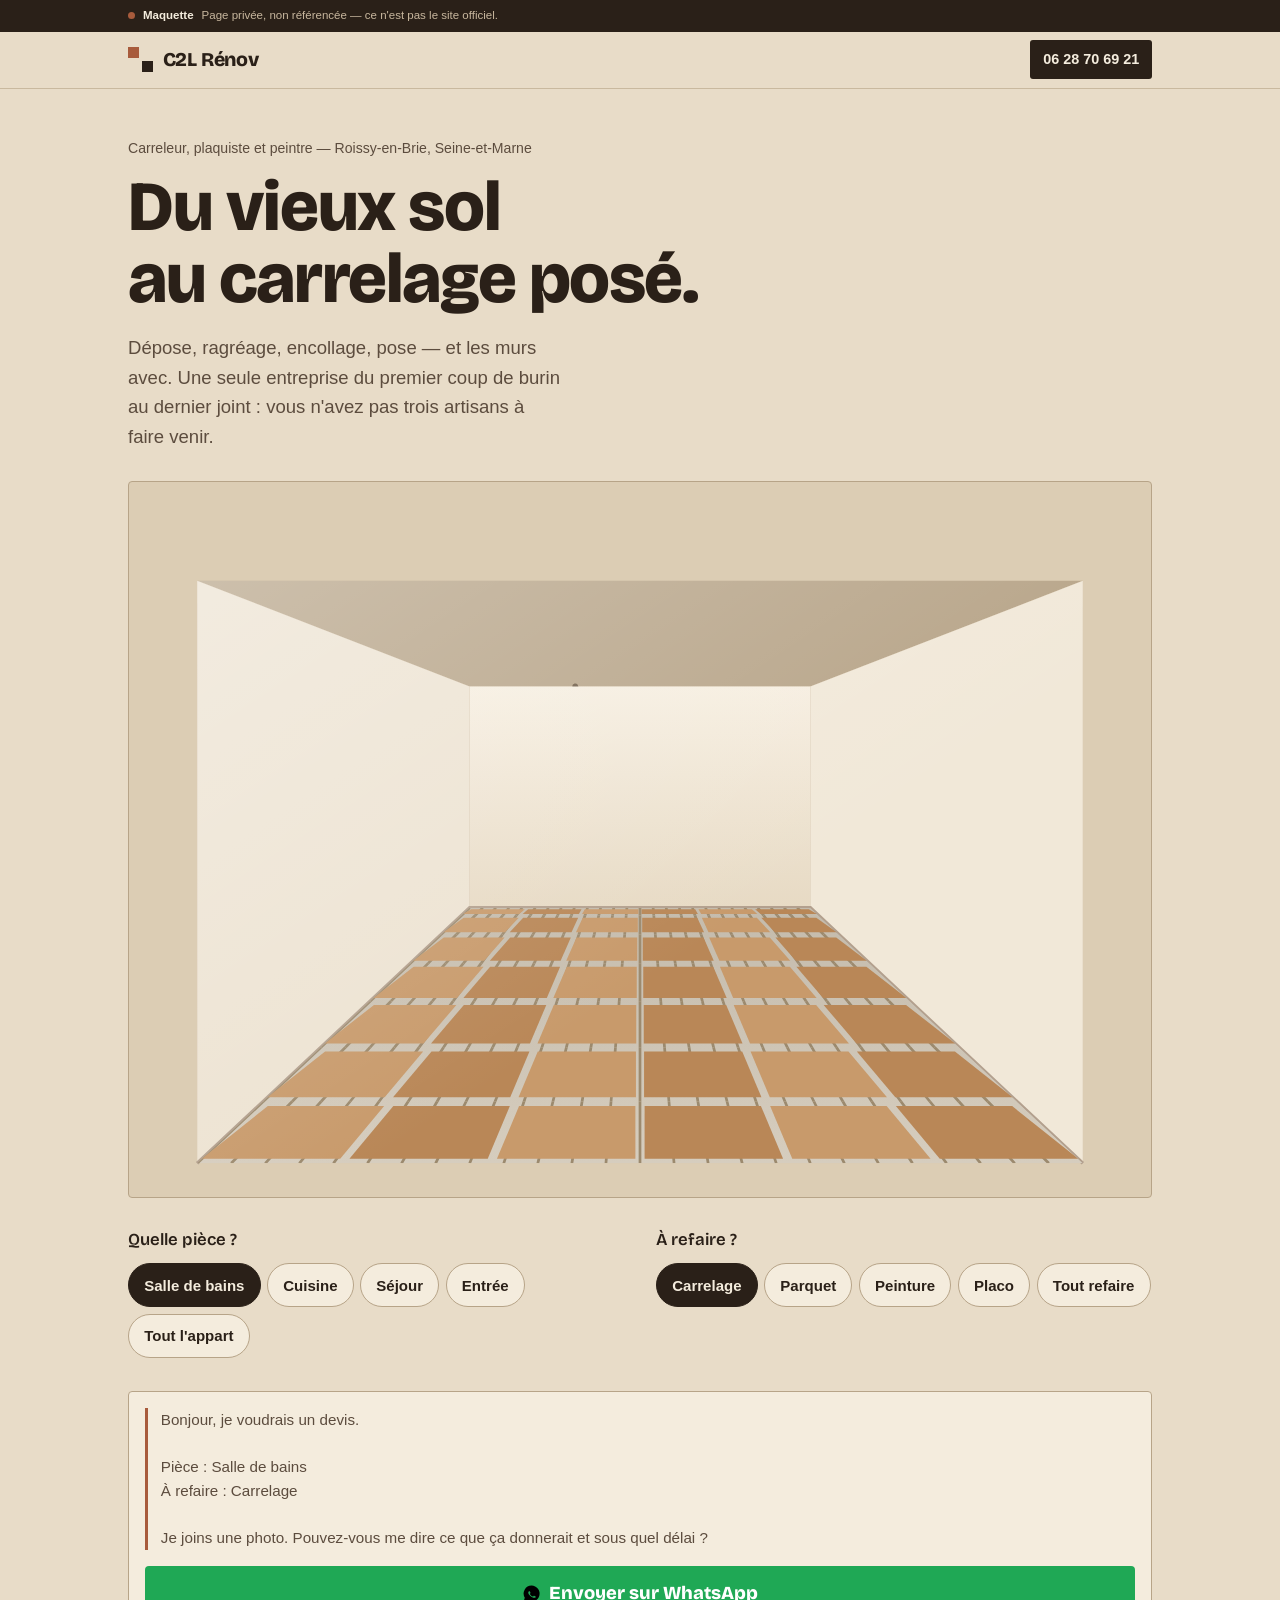
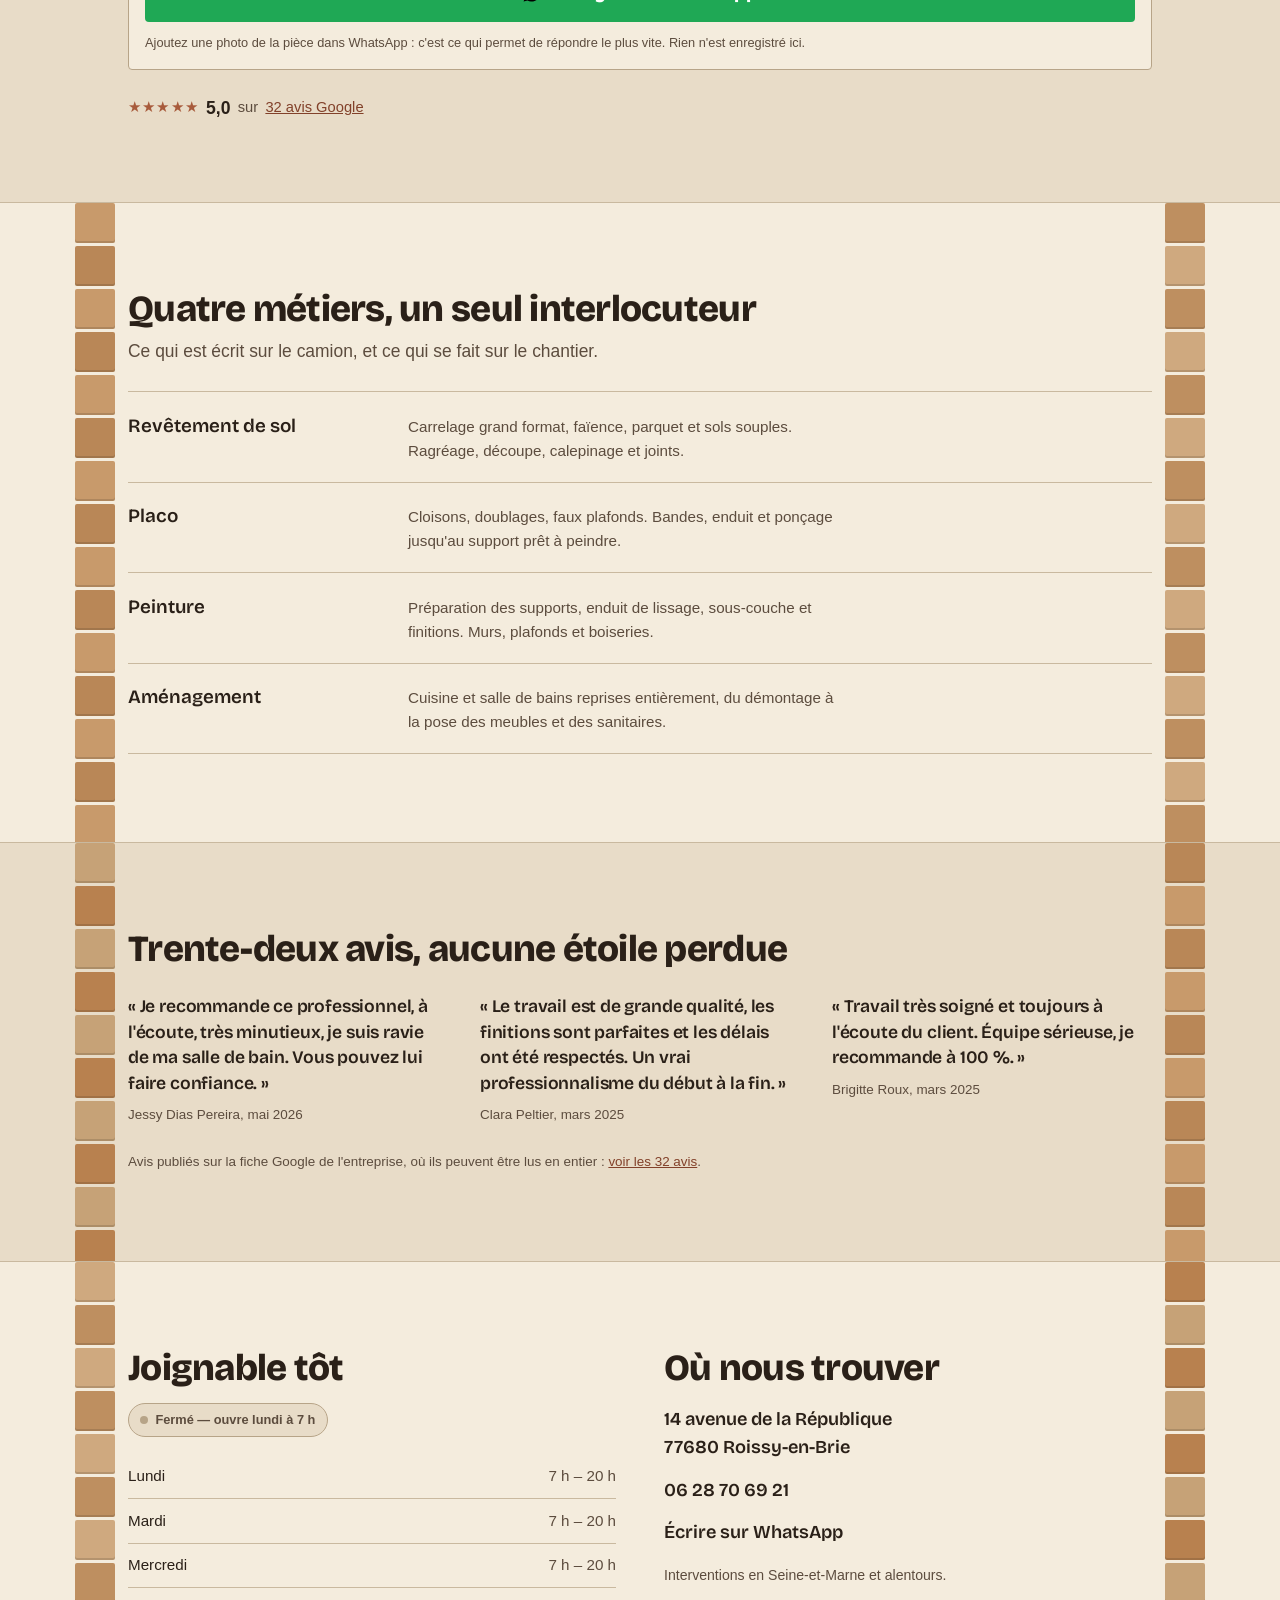
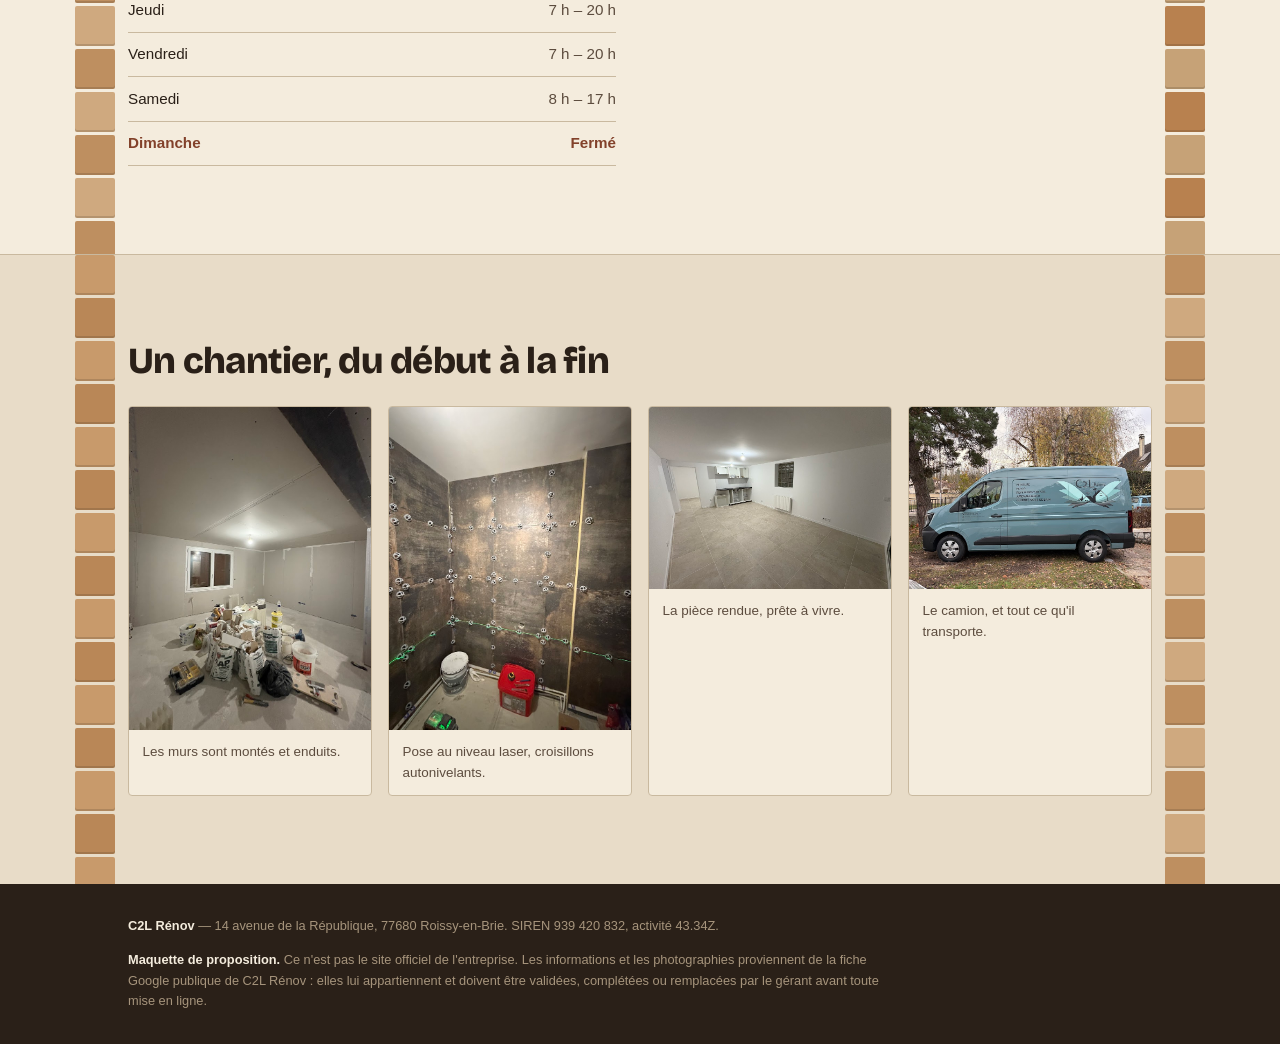
==== commit 099ba9ab: "La piece finie reste, elle brille, et le carrelage descend Le resultat final passait trop vite : le " ====
--- a/c2l-renov/index.html
+++ b/c2l-renov/index.html
@@ -17,7 +17,7 @@
 <link rel="preconnect" href="https://fonts.googleapis.com">
 <link rel="preconnect" href="https://fonts.gstatic.com" crossorigin>
 <link rel="stylesheet" href="https://fonts.googleapis.com/css2?family=Bricolage+Grotesque:opsz,wght@12..96,600;12..96,800&display=swap">
-<link rel="stylesheet" href="styles.css?v=4">
+<link rel="stylesheet" href="styles.css?v=5">
 <script>
   document.documentElement.classList.add('js');
   if ('scrollRestoration' in history) history.scrollRestoration = 'manual';
@@ -79,6 +79,12 @@
               <stop offset="0%" stop-color="#FFFFFF" stop-opacity=".3"/>
               <stop offset="60%" stop-color="#FFFFFF" stop-opacity="0"/>
             </linearGradient>
+            <linearGradient id="gLustre" x1="0" y1="0" x2="1" y2="0">
+              <stop offset="0%" stop-color="#FFFFFF" stop-opacity="0"/>
+              <stop offset="45%" stop-color="#FFFFFF" stop-opacity=".62"/>
+              <stop offset="60%" stop-color="#FFF6E6" stop-opacity=".38"/>
+              <stop offset="100%" stop-color="#FFFFFF" stop-opacity="0"/>
+            </linearGradient>
             <clipPath id="capSol">
               <polygon points="40,400 560,400 400,250 200,250"/>
             </clipPath>
@@ -111,9 +117,16 @@
             <polygon class="ragreage" points="40,400 560,400 400,250 200,250" fill="url(#gRagreage)"/>
             <g class="colle"></g>
             <g class="carreaux"></g>
+            <rect class="lustre" x="-190" y="246" width="170" height="160" fill="url(#gLustre)"/>
           </g>
 
           <g class="croisillons" fill="#8FA0B4"></g>
+
+          <g class="brillances" fill="#FFFFFF">
+            <path class="brille b1" d="M0 -13 L3.4 -3.4 L13 0 L3.4 3.4 L0 13 L-3.4 3.4 L-13 0 L-3.4 -3.4 Z"/>
+            <path class="brille b2" d="M0 -9 L2.4 -2.4 L9 0 L2.4 2.4 L0 9 L-2.4 2.4 L-9 0 L-2.4 -2.4 Z"/>
+            <path class="brille b3" d="M0 -11 L2.9 -2.9 L11 0 L2.9 2.9 L0 11 L-2.9 2.9 L-11 0 L-2.9 -2.9 Z"/>
+          </g>
 
           <g class="lisseuse">
             <rect x="-58" y="-7" width="116" height="14" rx="3" fill="#C9CDD2" stroke="#8A9099" stroke-width="1.6"/>
@@ -135,6 +148,7 @@
             <text class="etape e3" x="300" y="404">RAGRÉAGE</text>
             <text class="etape e4" x="300" y="404">ENCOLLAGE</text>
             <text class="etape e5" x="300" y="404">POSE</text>
+            <text class="etape e6" x="300" y="404">PIÈCE FINIE</text>
           </g>
         </svg>
       </div>
@@ -185,7 +199,8 @@
 
   <!-- ================= les métiers ================= -->
   <section class="metiers">
-    <div class="pose" aria-hidden="true"></div>
+    <div class="colonne colonne-g" aria-hidden="true"></div>
+    <div class="colonne colonne-d" aria-hidden="true"></div>
     <div class="bande">
       <h2 class="titre-2">Quatre métiers, un seul interlocuteur</h2>
       <p class="sous">Ce qui est écrit sur le camion, et ce qui se fait sur le chantier.</p>
@@ -212,7 +227,8 @@
 
   <!-- ================= avis ================= -->
   <section class="avis">
-    <div class="pose" aria-hidden="true"></div>
+    <div class="colonne colonne-g" aria-hidden="true"></div>
+    <div class="colonne colonne-d" aria-hidden="true"></div>
     <div class="bande">
       <h2 class="titre-2">Trente-deux avis, aucune étoile perdue</h2>
       <div class="citations">
@@ -235,7 +251,8 @@
 
   <!-- ================= infos ================= -->
   <section class="infos">
-    <div class="pose" aria-hidden="true"></div>
+    <div class="colonne colonne-g" aria-hidden="true"></div>
+    <div class="colonne colonne-d" aria-hidden="true"></div>
     <div class="bande infos-in">
       <div>
         <h2 class="titre-2">Joignable tôt</h2>
@@ -269,7 +286,8 @@
 
   <!-- ================= photos ================= -->
   <section class="travaux">
-    <div class="pose" aria-hidden="true"></div>
+    <div class="colonne colonne-g" aria-hidden="true"></div>
+    <div class="colonne colonne-d" aria-hidden="true"></div>
     <div class="bande">
       <h2 class="titre-2">Un chantier, du début à la fin</h2>
       <div class="grille">
@@ -317,6 +335,6 @@
   </a>
 </nav>
 
-<script src="app.js?v=4" defer></script>
+<script src="app.js?v=5" defer></script>
 </body>
 </html>
--- a/c2l-renov/styles.css
+++ b/c2l-renov/styles.css
@@ -22,7 +22,8 @@
   --vert:     #4E7A46;
 
   --bande-max: 64rem;
-  --marge: 1.15rem;
+  --marge: 2.5rem;
+  --col: 26px;
   --barre: calc(3.5rem + env(safe-area-inset-bottom));
 
   --sans: -apple-system, BlinkMacSystemFont, "Segoe UI", Roboto, Helvetica, Arial, sans-serif;
@@ -53,8 +54,8 @@
 a{ color: var(--terre-f) }
 :focus-visible{ outline: 2px solid var(--terre); outline-offset: 3px }
 
-.bande{ padding-inline: max(var(--marge), (100% - var(--bande-max)) / 2) }
-section{ padding-block: 3rem; position: relative }
+.bande{ position: relative; z-index: 1; padding-inline: max(var(--marge), (100% - var(--bande-max)) / 2) }
+section{ padding-block: 3rem; position: relative; overflow: hidden }
 
 .titre, .titre-2{
   font-family: var(--titre); font-weight: 800;
@@ -100,13 +101,14 @@
 .situe{ font-size: .88rem; color: var(--encre-2); margin-bottom: .8rem }
 .intro{ margin-top: 1.1rem; font-size: 1.06rem; color: var(--encre-2); max-width: 42ch }
 
-/* ================= la piece, 16 s =================
-   0    -> 1,6 s   etat d'origine : murs fissures, vieux carrelage
-   1,6  -> 3,8 s   depose : le vieux sol part, les gravats restent
-   3,8  -> 6,4 s   ragreage : la lisseuse tire du fond vers l'entree
-   6,4  -> 9,0 s   encollage : la colle est peignee rang par rang
-   9,0  -> 13,8 s  pose : le carrelage se pose rang par rang
-   13,8 -> 16 s    la piece finie
+/* ================= la piece, 20 s =================
+   0    -> 1,8 s   etat d'origine
+   1,8  -> 4,0 s   depose du vieux carrelage
+   4,0  -> 6,4 s   ragreage a la lisseuse
+   6,4  -> 8,8 s   encollage au peigne
+   8,8  -> 13,0 s  pose, rang par rang
+   13,0 -> 15,0 s  le lustre balaie le sol neuf
+   13,0 -> 19,2 s  la piece finie reste a l'ecran : six secondes
    ==================================================== */
 .mur-cadre{
   margin-top: 1.8rem; position: relative;
@@ -115,101 +117,121 @@
 }
 .piece{ width: 100%; height: auto; display: block }
 
-.murs-n, .fissures, .vieux-sol, .ragreage, .colle, .carreaux,
-.croisillons, .lisseuse, .peigne, .gravats, .etape{
-  animation-duration: 16s;
+.murs-n, .fissures, .vieux-sol, .ragreage, .colle, .carreaux, .lustre,
+.croisillons, .lisseuse, .peigne, .gravats, .brille, .etape{
+  animation-duration: 20s;
   animation-iteration-count: infinite;
   animation-timing-function: ease-in-out;
 }
 
 /* les murs sont repeints tot : le sol reste la vedette */
 .fissures{ animation-name: fissures }
-@keyframes fissures{ 0%, 14%{ opacity: 1 } 20%, 100%{ opacity: 0 } }
+@keyframes fissures{ 0%, 7%{ opacity: 1 } 11%, 100%{ opacity: 0 } }
 .murs-n{ animation-name: mursN }
 @keyframes mursN{
-  0%,  13% { clip-path: inset(0 0 100% 0) }
-  22%, 96% { clip-path: inset(0 0 0 0) }
+  0%,  7%  { clip-path: inset(0 0 100% 0) }
+  13%, 97% { clip-path: inset(0 0 0 0) }
   100%     { clip-path: inset(0 0 100% 0) }
 }
 
 /* le vieux carrelage est depose du fond vers l'entree */
 .vieux-sol{ animation-name: depose; animation-timing-function: steps(1, end) }
 @keyframes depose{
-  0%,  10% { clip-path: inset(0 0 0 0) }
-  13%      { clip-path: inset(0 0 77% 0) }
-  16%      { clip-path: inset(0 0 55% 0) }
-  19%      { clip-path: inset(0 0 33% 0) }
-  22%      { clip-path: inset(0 0 12% 0) }
-  24%, 96% { clip-path: inset(0 0 100% 0) }
+  0%,  9%  { clip-path: inset(0 0 0 0) }
+  11%      { clip-path: inset(0 0 77% 0) }
+  13%      { clip-path: inset(0 0 55% 0) }
+  15%      { clip-path: inset(0 0 33% 0) }
+  17%      { clip-path: inset(0 0 12% 0) }
+  19%, 97% { clip-path: inset(0 0 100% 0) }
   100%     { clip-path: inset(0 0 0 0) }
 }
 .gravats{ opacity: 0; animation-name: gravats }
 @keyframes gravats{
-  0%,  11% { opacity: 0 }
-  15%      { opacity: .9 }
-  36%      { opacity: .9 }
-  40%, 100%{ opacity: 0 }
-}
-
-/* le ragreage est tire du fond vers l'entree */
+  0%,  10% { opacity: 0 }
+  13%      { opacity: .9 }
+  29%      { opacity: .9 }
+  33%, 100%{ opacity: 0 }
+}
+
+/* le ragreage, tire du fond vers l'entree */
 .ragreage{ animation-name: ragreage }
 @keyframes ragreage{
-  0%,  24% { clip-path: inset(0 0 100% 0) }
-  40%, 96% { clip-path: inset(0 0 0 0) }
+  0%,  19% { clip-path: inset(0 0 100% 0) }
+  32%, 97% { clip-path: inset(0 0 0 0) }
   100%     { clip-path: inset(0 0 100% 0) }
 }
 .lisseuse{ opacity: 0; animation-name: lisseuse }
 @keyframes lisseuse{
-  0%,  23% { transform: translate(300px, 258px) scale(.55); opacity: 0 }
-  26%      { opacity: 1 }
-  40%      { transform: translate(300px, 392px) scale(1.15); opacity: 1 }
-  43%, 100%{ transform: translate(300px, 400px) scale(1.15); opacity: 0 }
+  0%,  18% { transform: translate(300px, 258px) scale(.55); opacity: 0 }
+  21%      { opacity: 1 }
+  32%      { transform: translate(300px, 392px) scale(1.15); opacity: 1 }
+  34%, 100%{ transform: translate(300px, 400px) scale(1.15); opacity: 0 }
 }
 
 /* la colle, peignee rang par rang */
 .colle{ animation-name: colleP; animation-timing-function: steps(1, end) }
 @keyframes colleP{
-  0%,  40% { clip-path: inset(0 0 100% 0) }
-  43%      { clip-path: inset(0 0 77% 0) }
-  46%      { clip-path: inset(0 0 55% 0) }
-  49%      { clip-path: inset(0 0 33% 0) }
-  52%      { clip-path: inset(0 0 12% 0) }
-  55%, 96% { clip-path: inset(0 0 0 0) }
+  0%,  32% { clip-path: inset(0 0 100% 0) }
+  34%      { clip-path: inset(0 0 77% 0) }
+  36%      { clip-path: inset(0 0 55% 0) }
+  38%      { clip-path: inset(0 0 33% 0) }
+  40%      { clip-path: inset(0 0 12% 0) }
+  42%, 97% { clip-path: inset(0 0 0 0) }
   100%     { clip-path: inset(0 0 100% 0) }
 }
 .peigne{ opacity: 0; animation-name: peigne }
 @keyframes peigne{
-  0%,  40% { transform: translate(300px, 262px) scale(.6); opacity: 0 }
-  43%      { opacity: 1 }
-  55%      { transform: translate(300px, 384px) scale(1.1); opacity: 1 }
-  58%, 100%{ transform: translate(300px, 392px) scale(1.1); opacity: 0 }
+  0%,  32% { transform: translate(300px, 262px) scale(.6); opacity: 0 }
+  34%      { opacity: 1 }
+  43%      { transform: translate(300px, 384px) scale(1.1); opacity: 1 }
+  45%, 100%{ transform: translate(300px, 392px) scale(1.1); opacity: 0 }
 }
 
 /* LE CARRELAGE : rang par rang, du fond de la piece vers l'entree.
-   Les paliers suivent exactement les lignes de rangs calculees en JS. */
+   Les paliers suivent les lignes de rangs calculees en JS. */
 .carreaux{ animation-name: poseSol; animation-timing-function: steps(1, end) }
 @keyframes poseSol{
-  0%,  56% { clip-path: inset(0 0 100% 0) }
-  59%      { clip-path: inset(0 0 97% 0) }
-  63%      { clip-path: inset(0 0 89.5% 0) }
-  67%      { clip-path: inset(0 0 78.2% 0) }
-  71%      { clip-path: inset(0 0 63.4% 0) }
-  75%      { clip-path: inset(0 0 45.1% 0) }
-  79%      { clip-path: inset(0 0 23.5% 0) }
-  83%, 96% { clip-path: inset(0 0 0 0) }
+  0%,  44% { clip-path: inset(0 0 100% 0) }
+  47%      { clip-path: inset(0 0 97% 0) }
+  50%      { clip-path: inset(0 0 89.5% 0) }
+  53%      { clip-path: inset(0 0 78.2% 0) }
+  56%      { clip-path: inset(0 0 63.4% 0) }
+  59%      { clip-path: inset(0 0 45.1% 0) }
+  62%      { clip-path: inset(0 0 23.5% 0) }
+  65%, 97% { clip-path: inset(0 0 0 0) }
   100%     { clip-path: inset(0 0 100% 0) }
 }
-/* les croisillons suivent la pose, puis on les retire */
 .croisillons{ opacity: 0; animation-name: croisillons; animation-timing-function: steps(1, end) }
 @keyframes croisillons{
-  0%,  58% { opacity: 0; clip-path: inset(0 0 100% 0) }
-  61%      { opacity: .85; clip-path: inset(0 0 89.5% 0) }
-  67%      { opacity: .85; clip-path: inset(0 0 78.2% 0) }
-  71%      { opacity: .85; clip-path: inset(0 0 63.4% 0) }
-  75%      { opacity: .85; clip-path: inset(0 0 45.1% 0) }
-  79%      { opacity: .85; clip-path: inset(0 0 23.5% 0) }
-  83%      { opacity: .85; clip-path: inset(0 0 0 0) }
-  88%, 100%{ opacity: 0; clip-path: inset(0 0 0 0) }
+  0%,  46% { opacity: 0; clip-path: inset(0 0 100% 0) }
+  49%      { opacity: .85; clip-path: inset(0 0 89.5% 0) }
+  53%      { opacity: .85; clip-path: inset(0 0 78.2% 0) }
+  56%      { opacity: .85; clip-path: inset(0 0 63.4% 0) }
+  59%      { opacity: .85; clip-path: inset(0 0 45.1% 0) }
+  62%      { opacity: .85; clip-path: inset(0 0 23.5% 0) }
+  65%      { opacity: .85; clip-path: inset(0 0 0 0) }
+  69%, 100%{ opacity: 0; clip-path: inset(0 0 0 0) }
+}
+
+/* LE LUSTRE : la lumiere balaie le sol neuf, juste apres la pose */
+.lustre{ opacity: 0; animation-name: lustre }
+@keyframes lustre{
+  0%,  65% { transform: translateX(0); opacity: 0 }
+  67%      { opacity: 1 }
+  76%      { transform: translateX(830px); opacity: 1 }
+  78%, 100%{ transform: translateX(860px); opacity: 0 }
+}
+/* trois eclats qui accrochent la lumiere */
+.brille{ transform-box: fill-box; transform-origin: center; opacity: 0; animation-name: brille }
+.b1{ transform: translate(196px, 330px) }
+.b2{ transform: translate(372px, 292px); animation-delay: .9s }
+.b3{ transform: translate(300px, 372px); animation-delay: 1.7s }
+@keyframes brille{
+  0%,  70% { opacity: 0 }
+  74%      { opacity: .95 }
+  80%      { opacity: 0 }
+  86%      { opacity: .8 }
+  92%, 100%{ opacity: 0 }
 }
 
 /* le nom de l'etape */
@@ -219,33 +241,32 @@
   opacity: 0; paint-order: stroke; stroke: rgba(246,238,224,.9); stroke-width: 6px;
 }
 .e1{ animation-name: p1 } .e2{ animation-name: p2 } .e3{ animation-name: p3 }
-.e4{ animation-name: p4 } .e5{ animation-name: p5 }
-@keyframes p1{ 0%,1%{opacity:0} 4%,8%{opacity:1} 11%,100%{opacity:0} }
-@keyframes p2{ 0%,11%{opacity:0} 14%,20%{opacity:1} 23%,100%{opacity:0} }
-@keyframes p3{ 0%,24%{opacity:0} 27%,36%{opacity:1} 39%,100%{opacity:0} }
-@keyframes p4{ 0%,40%{opacity:0} 43%,52%{opacity:1} 55%,100%{opacity:0} }
-@keyframes p5{ 0%,56%{opacity:0} 59%,92%{opacity:1} 96%,100%{opacity:0} }
-
-/* ================= le carrelage qui se pose au defilement =================
-   De vrais carreaux carres, chauds, qui tombent d'en haut, rang du haut
-   d'abord : la page se carrele de haut en bas. */
-.pose{
-  position: absolute; top: 0; left: 0; right: 0;
-  display: grid; grid-template-columns: repeat(20, 1fr); grid-auto-rows: 26px;
-  gap: 3px; height: 55px; overflow: hidden; pointer-events: none;
-  padding-inline: 3px;
-}
-.pose i{
+.e4{ animation-name: p4 } .e5{ animation-name: p5 } .e6{ animation-name: p6 }
+@keyframes p1{ 0%,1%{opacity:0} 3%,6%{opacity:1} 9%,100%{opacity:0} }
+@keyframes p2{ 0%,9%{opacity:0} 11%,16%{opacity:1} 19%,100%{opacity:0} }
+@keyframes p3{ 0%,19%{opacity:0} 22%,29%{opacity:1} 32%,100%{opacity:0} }
+@keyframes p4{ 0%,32%{opacity:0} 34%,41%{opacity:1} 44%,100%{opacity:0} }
+@keyframes p5{ 0%,44%{opacity:0} 47%,63%{opacity:1} 66%,100%{opacity:0} }
+@keyframes p6{ 0%,68%{opacity:0} 71%,93%{opacity:1} 97%,100%{opacity:0} }
+
+/* ================= le carrelage descend le long du texte =================
+   Deux colonnes de vrais carreaux, a gauche et a droite du contenu.
+   Elles se posent de haut en bas quand la section arrive a l'ecran ;
+   au milieu, il n'y a que le texte. */
+.colonne{
+  position: absolute; top: 0; bottom: 0; width: var(--col);
+  display: grid; grid-auto-rows: var(--col); gap: 3px;
+  overflow: hidden; pointer-events: none; z-index: 0;
+}
+.colonne-g{ left: max(0px, (100% - var(--bande-max)) / 2 - var(--col) - .8rem) }
+.colonne-d{ right: max(0px, (100% - var(--bande-max)) / 2 - var(--col) - .8rem) }
+.colonne i{
   display: block; border-radius: 2px;
-  transform: translateY(-34px); opacity: 0;
-  box-shadow: inset 0 -2px 0 rgba(42,32,24,.14);
-}
-.js .pose-va i{ animation: carreau .4s cubic-bezier(.2,.85,.3,1) forwards }
+  transform: translateY(-18px); opacity: 0;
+  box-shadow: inset 0 -2px 0 rgba(42, 32, 24, .16);
+}
+.js .colonne-va i{ animation: carreau .4s cubic-bezier(.2,.85,.3,1) forwards }
 @keyframes carreau{ to{ transform: none; opacity: 1 } }
-@media (max-width: 30rem){
-  .pose{ grid-template-columns: repeat(10, 1fr); grid-auto-rows: 24px; height: 51px }
-  .pose i{ transform: translateY(-30px) }
-}
 /* ================= les choix ================= */
 .choix{ margin-top: 1.8rem }
 .jeu{ border: 0; padding: 0; margin: 0 0 1.3rem }
@@ -355,7 +376,7 @@
 
 /* ================= palier 1 : 48rem ================= */
 @media (min-width: 48rem){
-  :root{ --marge: 2rem; --barre: 0px }
+  :root{ --marge: 3.6rem; --col: 40px; --barre: 0px }
   body{ font-size: 1.09rem }
   section{ padding-block: 4.5rem }
   .ouverture{ padding-block: 3rem 5rem }
@@ -367,7 +388,6 @@
   .citations{ grid-template-columns: repeat(3, 1fr); gap: 2rem }
   .infos-in{ display: grid; grid-template-columns: 1fr 1fr; gap: 3rem }
   .grille{ grid-template-columns: 1fr 1fr; gap: 1rem }
-  .pose{ height: 18px } .pose i{ height: 18px }
 }
 
 /* ================= palier 2 : 64rem ================= */
@@ -387,6 +407,7 @@
   .carreaux, .murs-n, .colle{ clip-path: inset(0 0 0 0) }
   .lisseuse, .peigne, .gravats, .vieux-sol, .croisillons{ opacity: 0 }
   .e5{ opacity: 1 }
-  .pose i{ transform: none; opacity: 1 }
+  .colonne i{ transform: none; opacity: 1 }
+  .lustre, .brille{ opacity: 0 }
   .js .tuile, .js .lame{ opacity: 1 }
 }
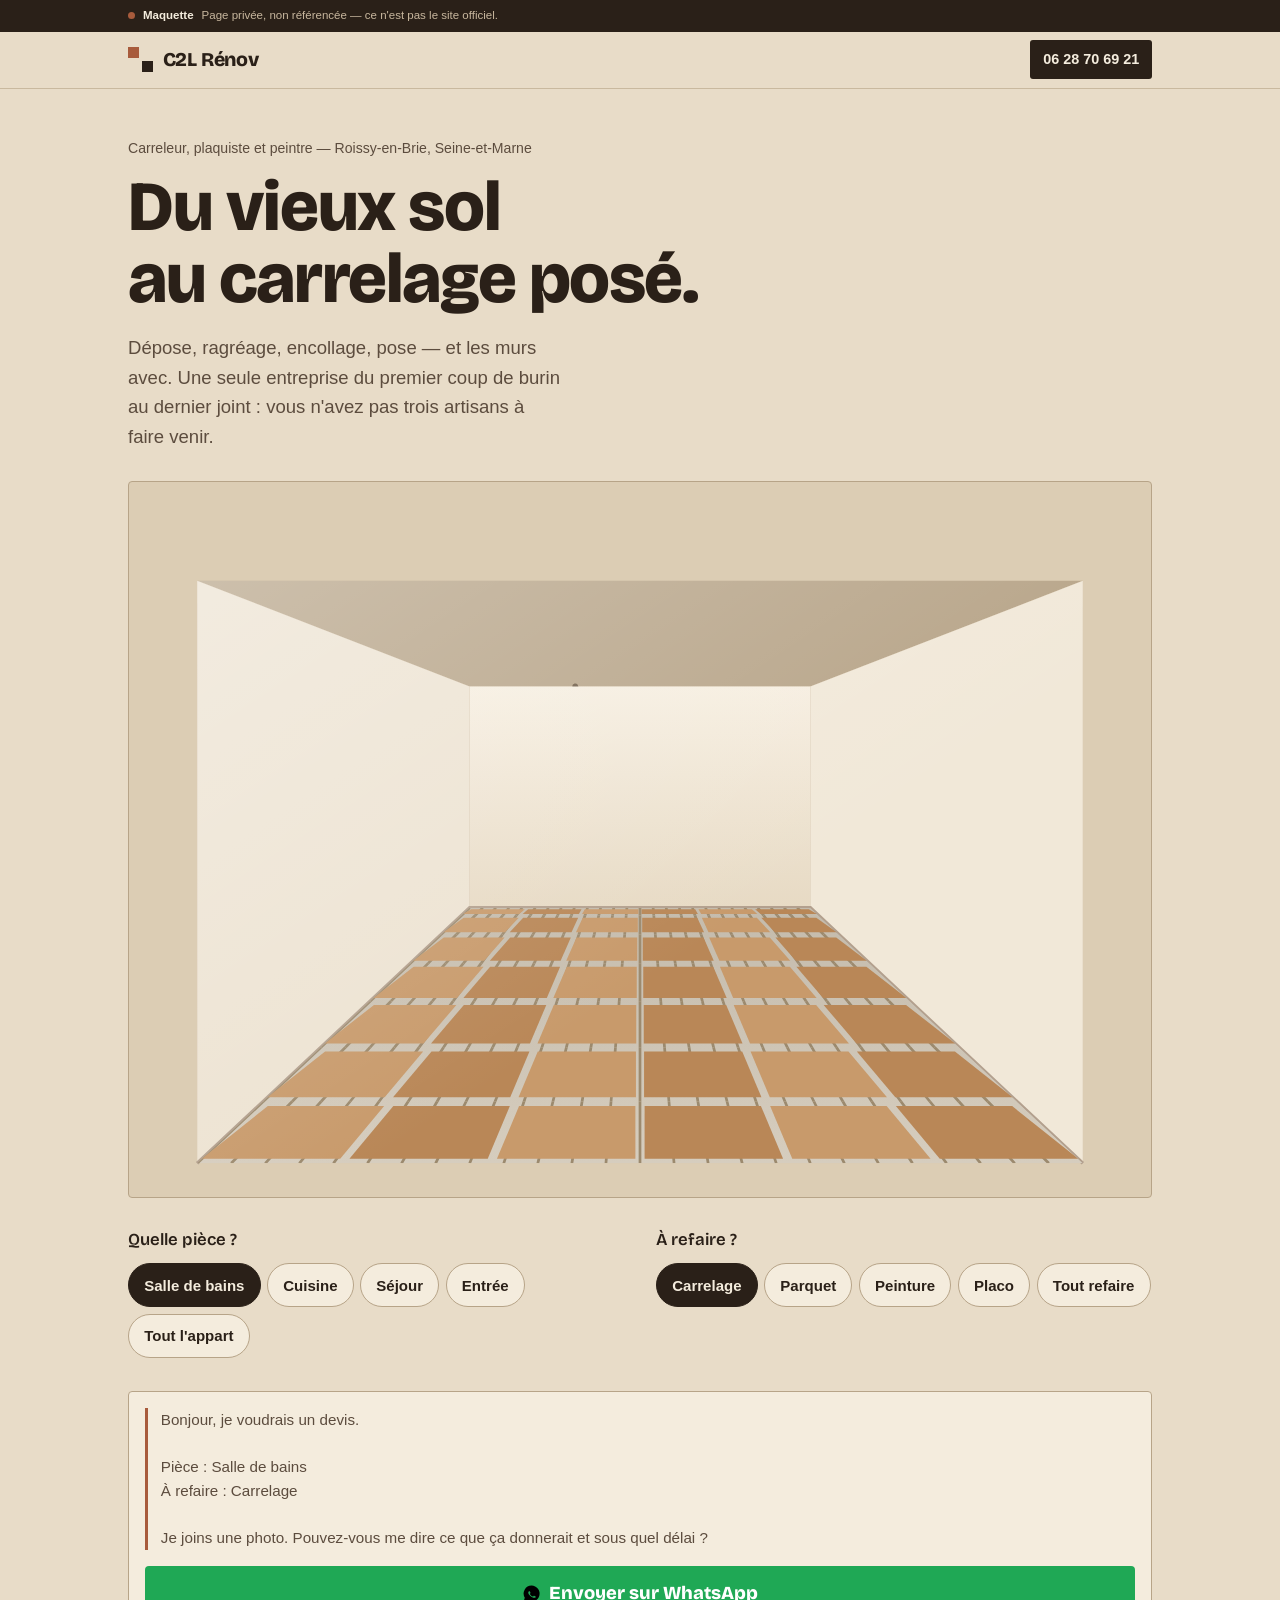
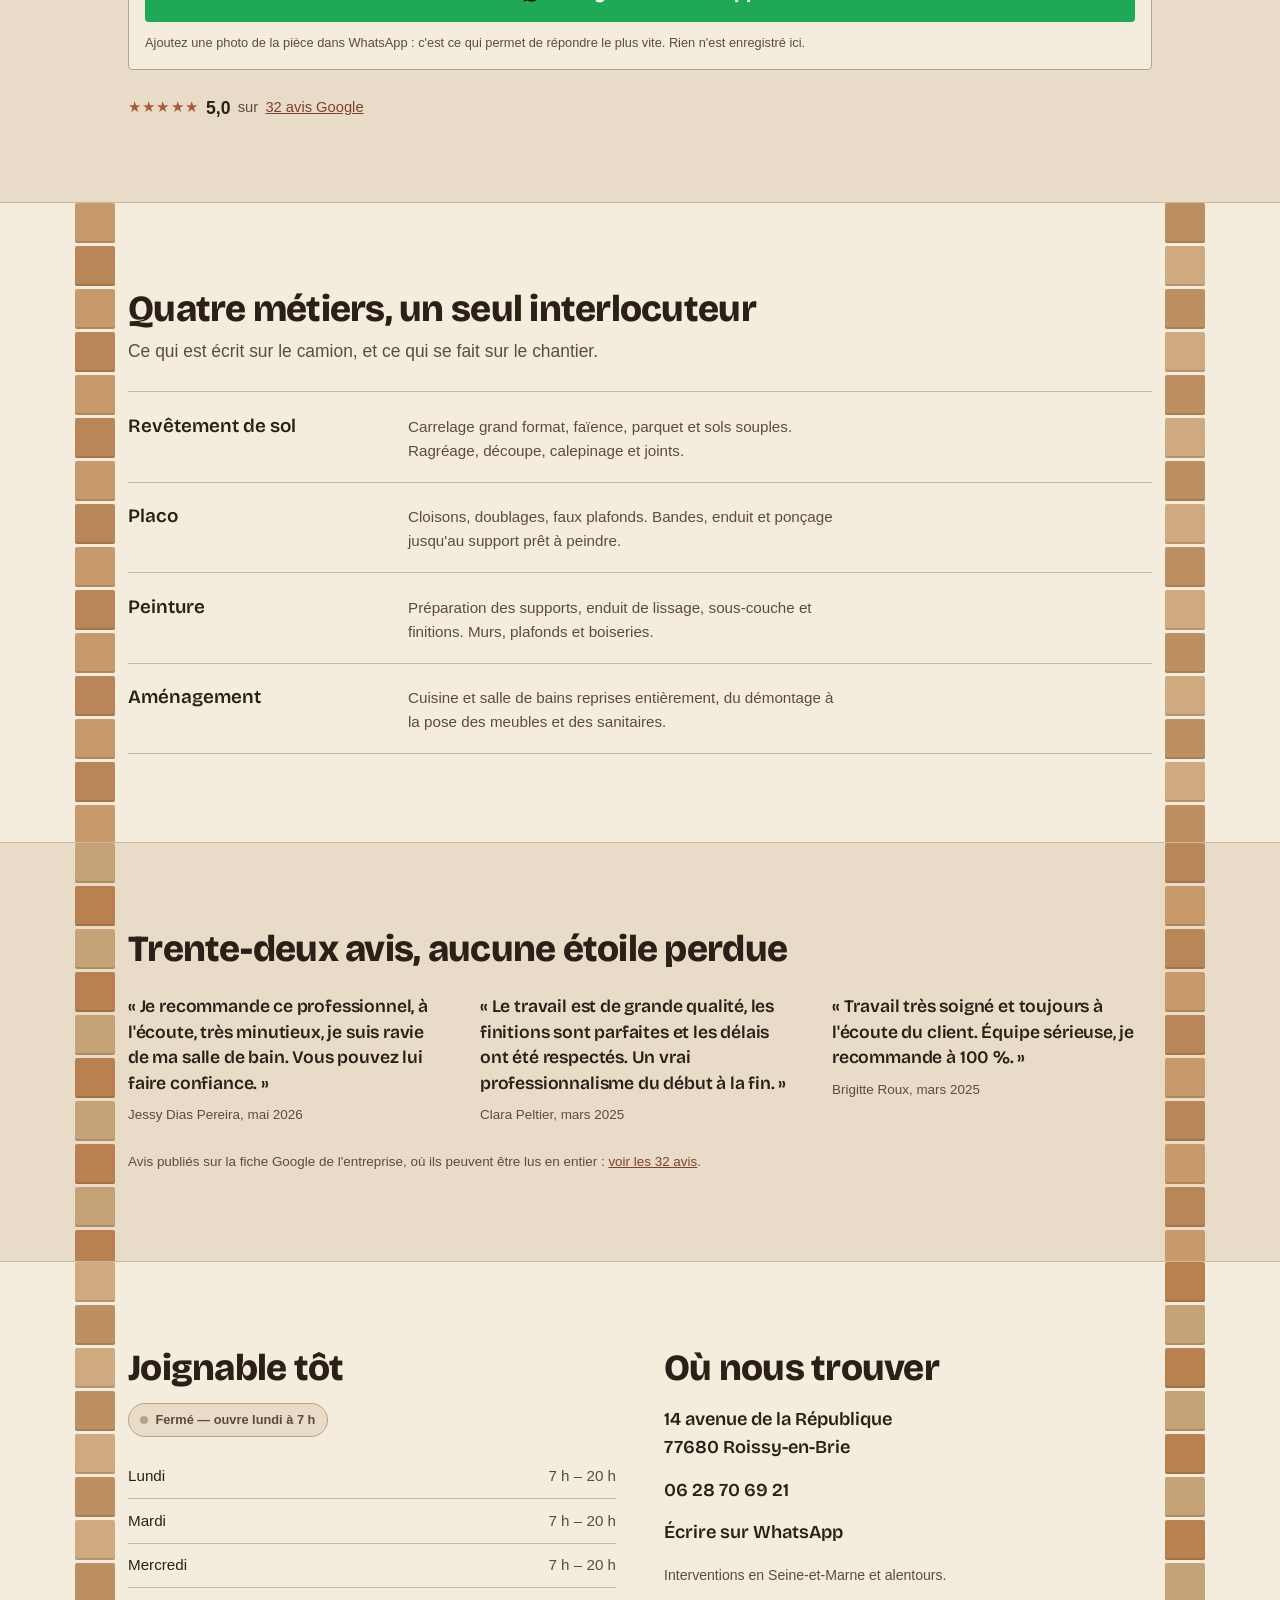
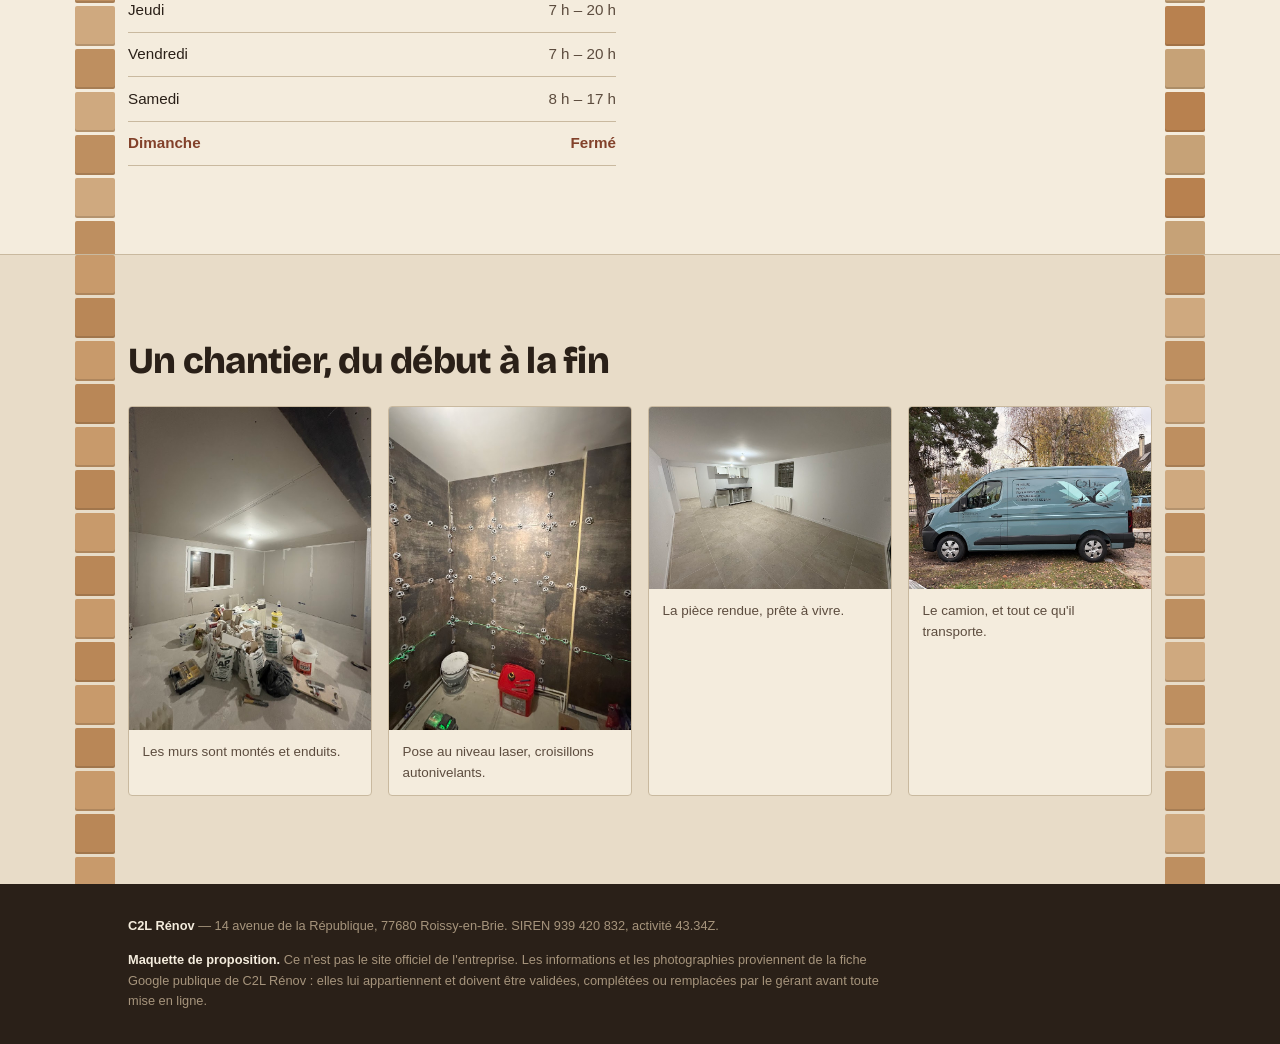
==== commit 3900db2b: "Le lustre dure 1,5 s, et le carrelage suit vraiment le doigt Le temps mort a la fin etait trop long " ====
--- a/c2l-renov/index.html
+++ b/c2l-renov/index.html
@@ -17,7 +17,7 @@
 <link rel="preconnect" href="https://fonts.googleapis.com">
 <link rel="preconnect" href="https://fonts.gstatic.com" crossorigin>
 <link rel="stylesheet" href="https://fonts.googleapis.com/css2?family=Bricolage+Grotesque:opsz,wght@12..96,600;12..96,800&display=swap">
-<link rel="stylesheet" href="styles.css?v=5">
+<link rel="stylesheet" href="styles.css?v=6">
 <script>
   document.documentElement.classList.add('js');
   if ('scrollRestoration' in history) history.scrollRestoration = 'manual';
@@ -335,6 +335,6 @@
   </a>
 </nav>
 
-<script src="app.js?v=5" defer></script>
+<script src="app.js?v=6" defer></script>
 </body>
 </html>
--- a/c2l-renov/styles.css
+++ b/c2l-renov/styles.css
@@ -101,14 +101,14 @@
 .situe{ font-size: .88rem; color: var(--encre-2); margin-bottom: .8rem }
 .intro{ margin-top: 1.1rem; font-size: 1.06rem; color: var(--encre-2); max-width: 42ch }
 
-/* ================= la piece, 20 s =================
-   0    -> 1,8 s   etat d'origine
-   1,8  -> 4,0 s   depose du vieux carrelage
-   4,0  -> 6,4 s   ragreage a la lisseuse
-   6,4  -> 8,8 s   encollage au peigne
-   8,8  -> 13,0 s  pose, rang par rang
-   13,0 -> 15,0 s  le lustre balaie le sol neuf
-   13,0 -> 19,2 s  la piece finie reste a l'ecran : six secondes
+/* ================= la piece, 15 s =================
+   0    -> 1,4 s   etat d'origine
+   1,4  -> 3,4 s   depose du vieux carrelage
+   3,4  -> 5,6 s   ragreage a la lisseuse
+   5,6  -> 7,8 s   encollage au peigne
+   7,8  -> 11,6 s  pose, rang par rang
+   11,6 -> 13,1 s  le lustre balaie le sol : une seconde et demie
+   13,1 -> 14,4 s  la piece finie, puis on recommence
    ==================================================== */
 .mur-cadre{
   margin-top: 1.8rem; position: relative;
@@ -119,18 +119,18 @@
 
 .murs-n, .fissures, .vieux-sol, .ragreage, .colle, .carreaux, .lustre,
 .croisillons, .lisseuse, .peigne, .gravats, .brille, .etape{
-  animation-duration: 20s;
+  animation-duration: 15s;
   animation-iteration-count: infinite;
   animation-timing-function: ease-in-out;
 }
 
 /* les murs sont repeints tot : le sol reste la vedette */
 .fissures{ animation-name: fissures }
-@keyframes fissures{ 0%, 7%{ opacity: 1 } 11%, 100%{ opacity: 0 } }
+@keyframes fissures{ 0%, 8%{ opacity: 1 } 13%, 100%{ opacity: 0 } }
 .murs-n{ animation-name: mursN }
 @keyframes mursN{
-  0%,  7%  { clip-path: inset(0 0 100% 0) }
-  13%, 97% { clip-path: inset(0 0 0 0) }
+  0%,  8%  { clip-path: inset(0 0 100% 0) }
+  15%, 96% { clip-path: inset(0 0 0 0) }
   100%     { clip-path: inset(0 0 100% 0) }
 }
 
@@ -138,100 +138,97 @@
 .vieux-sol{ animation-name: depose; animation-timing-function: steps(1, end) }
 @keyframes depose{
   0%,  9%  { clip-path: inset(0 0 0 0) }
-  11%      { clip-path: inset(0 0 77% 0) }
-  13%      { clip-path: inset(0 0 55% 0) }
-  15%      { clip-path: inset(0 0 33% 0) }
-  17%      { clip-path: inset(0 0 12% 0) }
-  19%, 97% { clip-path: inset(0 0 100% 0) }
+  12%      { clip-path: inset(0 0 77% 0) }
+  15%      { clip-path: inset(0 0 55% 0) }
+  18%      { clip-path: inset(0 0 33% 0) }
+  20%      { clip-path: inset(0 0 12% 0) }
+  23%, 96% { clip-path: inset(0 0 100% 0) }
   100%     { clip-path: inset(0 0 0 0) }
 }
 .gravats{ opacity: 0; animation-name: gravats }
 @keyframes gravats{
   0%,  10% { opacity: 0 }
-  13%      { opacity: .9 }
-  29%      { opacity: .9 }
-  33%, 100%{ opacity: 0 }
+  14%      { opacity: .9 }
+  33%      { opacity: .9 }
+  37%, 100%{ opacity: 0 }
 }
 
 /* le ragreage, tire du fond vers l'entree */
 .ragreage{ animation-name: ragreage }
 @keyframes ragreage{
-  0%,  19% { clip-path: inset(0 0 100% 0) }
-  32%, 97% { clip-path: inset(0 0 0 0) }
+  0%,  23% { clip-path: inset(0 0 100% 0) }
+  37%, 96% { clip-path: inset(0 0 0 0) }
   100%     { clip-path: inset(0 0 100% 0) }
 }
 .lisseuse{ opacity: 0; animation-name: lisseuse }
 @keyframes lisseuse{
-  0%,  18% { transform: translate(300px, 258px) scale(.55); opacity: 0 }
-  21%      { opacity: 1 }
-  32%      { transform: translate(300px, 392px) scale(1.15); opacity: 1 }
-  34%, 100%{ transform: translate(300px, 400px) scale(1.15); opacity: 0 }
+  0%,  22% { transform: translate(300px, 258px) scale(.55); opacity: 0 }
+  25%      { opacity: 1 }
+  37%      { transform: translate(300px, 392px) scale(1.15); opacity: 1 }
+  39%, 100%{ transform: translate(300px, 400px) scale(1.15); opacity: 0 }
 }
 
 /* la colle, peignee rang par rang */
 .colle{ animation-name: colleP; animation-timing-function: steps(1, end) }
 @keyframes colleP{
-  0%,  32% { clip-path: inset(0 0 100% 0) }
-  34%      { clip-path: inset(0 0 77% 0) }
-  36%      { clip-path: inset(0 0 55% 0) }
-  38%      { clip-path: inset(0 0 33% 0) }
-  40%      { clip-path: inset(0 0 12% 0) }
-  42%, 97% { clip-path: inset(0 0 0 0) }
+  0%,  37% { clip-path: inset(0 0 100% 0) }
+  40%      { clip-path: inset(0 0 77% 0) }
+  43%      { clip-path: inset(0 0 55% 0) }
+  46%      { clip-path: inset(0 0 33% 0) }
+  49%      { clip-path: inset(0 0 12% 0) }
+  52%, 96% { clip-path: inset(0 0 0 0) }
   100%     { clip-path: inset(0 0 100% 0) }
 }
 .peigne{ opacity: 0; animation-name: peigne }
 @keyframes peigne{
-  0%,  32% { transform: translate(300px, 262px) scale(.6); opacity: 0 }
-  34%      { opacity: 1 }
-  43%      { transform: translate(300px, 384px) scale(1.1); opacity: 1 }
-  45%, 100%{ transform: translate(300px, 392px) scale(1.1); opacity: 0 }
-}
-
-/* LE CARRELAGE : rang par rang, du fond de la piece vers l'entree.
-   Les paliers suivent les lignes de rangs calculees en JS. */
+  0%,  37% { transform: translate(300px, 262px) scale(.6); opacity: 0 }
+  40%      { opacity: 1 }
+  51%      { transform: translate(300px, 384px) scale(1.1); opacity: 1 }
+  53%, 100%{ transform: translate(300px, 392px) scale(1.1); opacity: 0 }
+}
+
+/* LE CARRELAGE : rang par rang, du fond de la piece vers l'entree */
 .carreaux{ animation-name: poseSol; animation-timing-function: steps(1, end) }
 @keyframes poseSol{
-  0%,  44% { clip-path: inset(0 0 100% 0) }
-  47%      { clip-path: inset(0 0 97% 0) }
-  50%      { clip-path: inset(0 0 89.5% 0) }
-  53%      { clip-path: inset(0 0 78.2% 0) }
-  56%      { clip-path: inset(0 0 63.4% 0) }
-  59%      { clip-path: inset(0 0 45.1% 0) }
-  62%      { clip-path: inset(0 0 23.5% 0) }
-  65%, 97% { clip-path: inset(0 0 0 0) }
+  0%,  52% { clip-path: inset(0 0 100% 0) }
+  56%      { clip-path: inset(0 0 97% 0) }
+  59%      { clip-path: inset(0 0 89.5% 0) }
+  63%      { clip-path: inset(0 0 78.2% 0) }
+  66%      { clip-path: inset(0 0 63.4% 0) }
+  70%      { clip-path: inset(0 0 45.1% 0) }
+  73%      { clip-path: inset(0 0 23.5% 0) }
+  77%, 96% { clip-path: inset(0 0 0 0) }
   100%     { clip-path: inset(0 0 100% 0) }
 }
 .croisillons{ opacity: 0; animation-name: croisillons; animation-timing-function: steps(1, end) }
 @keyframes croisillons{
-  0%,  46% { opacity: 0; clip-path: inset(0 0 100% 0) }
-  49%      { opacity: .85; clip-path: inset(0 0 89.5% 0) }
-  53%      { opacity: .85; clip-path: inset(0 0 78.2% 0) }
-  56%      { opacity: .85; clip-path: inset(0 0 63.4% 0) }
-  59%      { opacity: .85; clip-path: inset(0 0 45.1% 0) }
-  62%      { opacity: .85; clip-path: inset(0 0 23.5% 0) }
-  65%      { opacity: .85; clip-path: inset(0 0 0 0) }
-  69%, 100%{ opacity: 0; clip-path: inset(0 0 0 0) }
-}
-
-/* LE LUSTRE : la lumiere balaie le sol neuf, juste apres la pose */
-.lustre{ opacity: 0; animation-name: lustre }
+  0%,  55% { opacity: 0; clip-path: inset(0 0 100% 0) }
+  58%      { opacity: .85; clip-path: inset(0 0 89.5% 0) }
+  63%      { opacity: .85; clip-path: inset(0 0 78.2% 0) }
+  66%      { opacity: .85; clip-path: inset(0 0 63.4% 0) }
+  70%      { opacity: .85; clip-path: inset(0 0 45.1% 0) }
+  73%      { opacity: .85; clip-path: inset(0 0 23.5% 0) }
+  77%      { opacity: .85; clip-path: inset(0 0 0 0) }
+  80%, 100%{ opacity: 0; clip-path: inset(0 0 0 0) }
+}
+
+/* LE LUSTRE : 77 % -> 87 % de 15 s, soit une seconde et demie pile */
+.lustre{ opacity: 0; animation-name: lustre; animation-timing-function: linear }
 @keyframes lustre{
-  0%,  65% { transform: translateX(0); opacity: 0 }
-  67%      { opacity: 1 }
-  76%      { transform: translateX(830px); opacity: 1 }
-  78%, 100%{ transform: translateX(860px); opacity: 0 }
-}
-/* trois eclats qui accrochent la lumiere */
+  0%,  77% { transform: translateX(0); opacity: 0 }
+  78%      { opacity: 1 }
+  86%      { transform: translateX(830px); opacity: 1 }
+  87%, 100%{ transform: translateX(860px); opacity: 0 }
+}
+/* trois eclats, dans la meme seconde et demie */
 .brille{ transform-box: fill-box; transform-origin: center; opacity: 0; animation-name: brille }
 .b1{ transform: translate(196px, 330px) }
-.b2{ transform: translate(372px, 292px); animation-delay: .9s }
-.b3{ transform: translate(300px, 372px); animation-delay: 1.7s }
+.b2{ transform: translate(372px, 292px); animation-delay: .35s }
+.b3{ transform: translate(300px, 372px); animation-delay: .7s }
 @keyframes brille{
-  0%,  70% { opacity: 0 }
-  74%      { opacity: .95 }
-  80%      { opacity: 0 }
-  86%      { opacity: .8 }
-  92%, 100%{ opacity: 0 }
+  0%,  78% { opacity: 0 }
+  81%      { opacity: .95 }
+  85%, 100%{ opacity: 0 }
 }
 
 /* le nom de l'etape */
@@ -243,16 +240,16 @@
 .e1{ animation-name: p1 } .e2{ animation-name: p2 } .e3{ animation-name: p3 }
 .e4{ animation-name: p4 } .e5{ animation-name: p5 } .e6{ animation-name: p6 }
 @keyframes p1{ 0%,1%{opacity:0} 3%,6%{opacity:1} 9%,100%{opacity:0} }
-@keyframes p2{ 0%,9%{opacity:0} 11%,16%{opacity:1} 19%,100%{opacity:0} }
-@keyframes p3{ 0%,19%{opacity:0} 22%,29%{opacity:1} 32%,100%{opacity:0} }
-@keyframes p4{ 0%,32%{opacity:0} 34%,41%{opacity:1} 44%,100%{opacity:0} }
-@keyframes p5{ 0%,44%{opacity:0} 47%,63%{opacity:1} 66%,100%{opacity:0} }
-@keyframes p6{ 0%,68%{opacity:0} 71%,93%{opacity:1} 97%,100%{opacity:0} }
+@keyframes p2{ 0%,10%{opacity:0} 13%,19%{opacity:1} 22%,100%{opacity:0} }
+@keyframes p3{ 0%,23%{opacity:0} 26%,34%{opacity:1} 37%,100%{opacity:0} }
+@keyframes p4{ 0%,37%{opacity:0} 40%,49%{opacity:1} 52%,100%{opacity:0} }
+@keyframes p5{ 0%,52%{opacity:0} 55%,74%{opacity:1} 77%,100%{opacity:0} }
+@keyframes p6{ 0%,78%{opacity:0} 80%,93%{opacity:1} 96%,100%{opacity:0} }
 
 /* ================= le carrelage descend le long du texte =================
    Deux colonnes de vrais carreaux, a gauche et a droite du contenu.
-   Elles se posent de haut en bas quand la section arrive a l'ecran ;
-   au milieu, il n'y a que le texte. */
+   Chaque carreau se pose quand le defilement l'atteint : tant qu'on ne
+   fait pas descendre la page, rien ne se pose. Au milieu, que du texte. */
 .colonne{
   position: absolute; top: 0; bottom: 0; width: var(--col);
   display: grid; grid-auto-rows: var(--col); gap: 3px;
@@ -262,11 +259,11 @@
 .colonne-d{ right: max(0px, (100% - var(--bande-max)) / 2 - var(--col) - .8rem) }
 .colonne i{
   display: block; border-radius: 2px;
-  transform: translateY(-18px); opacity: 0;
+  transform: translateY(-16px); opacity: 0;
   box-shadow: inset 0 -2px 0 rgba(42, 32, 24, .16);
-}
-.js .colonne-va i{ animation: carreau .4s cubic-bezier(.2,.85,.3,1) forwards }
-@keyframes carreau{ to{ transform: none; opacity: 1 } }
+  transition: opacity .3s ease, transform .34s cubic-bezier(.2, .85, .3, 1);
+}
+.colonne i.posee{ transform: none; opacity: 1 }
 /* ================= les choix ================= */
 .choix{ margin-top: 1.8rem }
 .jeu{ border: 0; padding: 0; margin: 0 0 1.3rem }
@@ -407,7 +404,7 @@
   .carreaux, .murs-n, .colle{ clip-path: inset(0 0 0 0) }
   .lisseuse, .peigne, .gravats, .vieux-sol, .croisillons{ opacity: 0 }
   .e5{ opacity: 1 }
-  .colonne i{ transform: none; opacity: 1 }
+  .colonne i{ transform: none; opacity: 1; transition: none }
   .lustre, .brille{ opacity: 0 }
   .js .tuile, .js .lame{ opacity: 1 }
 }
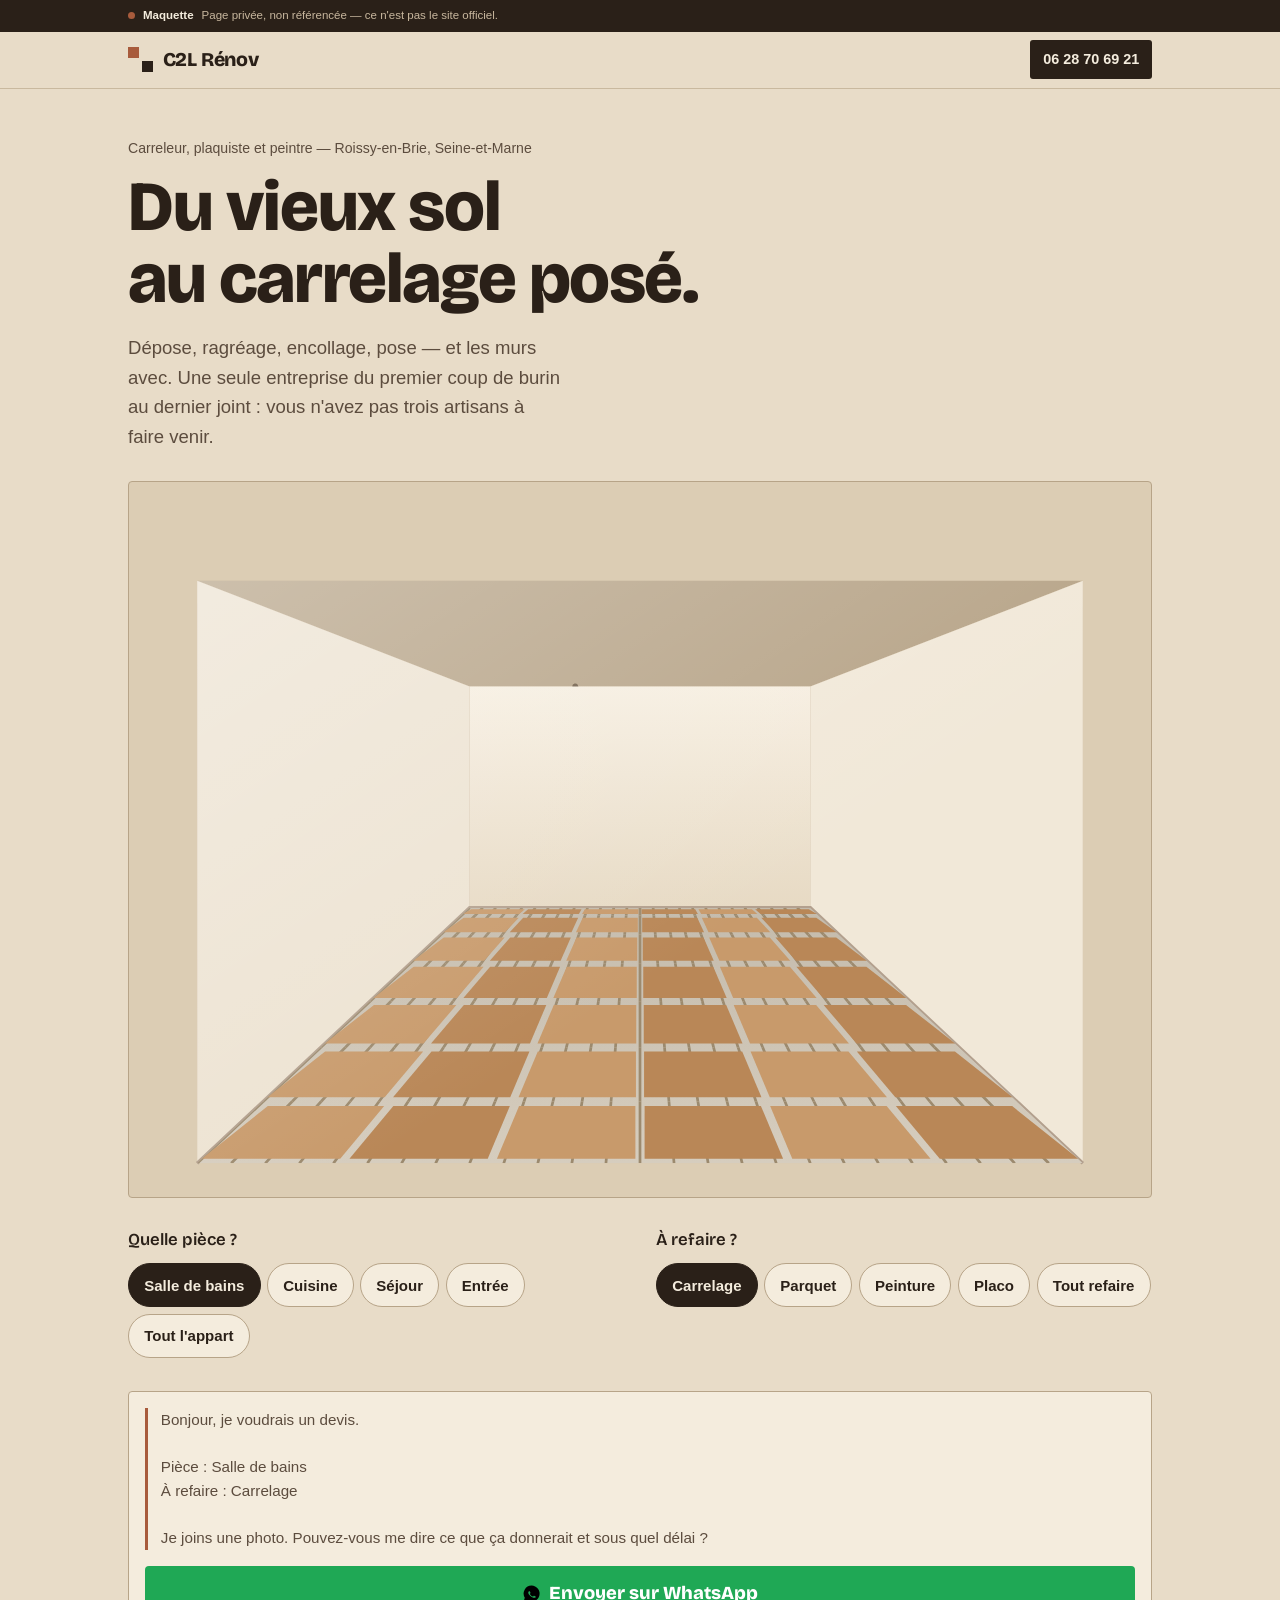
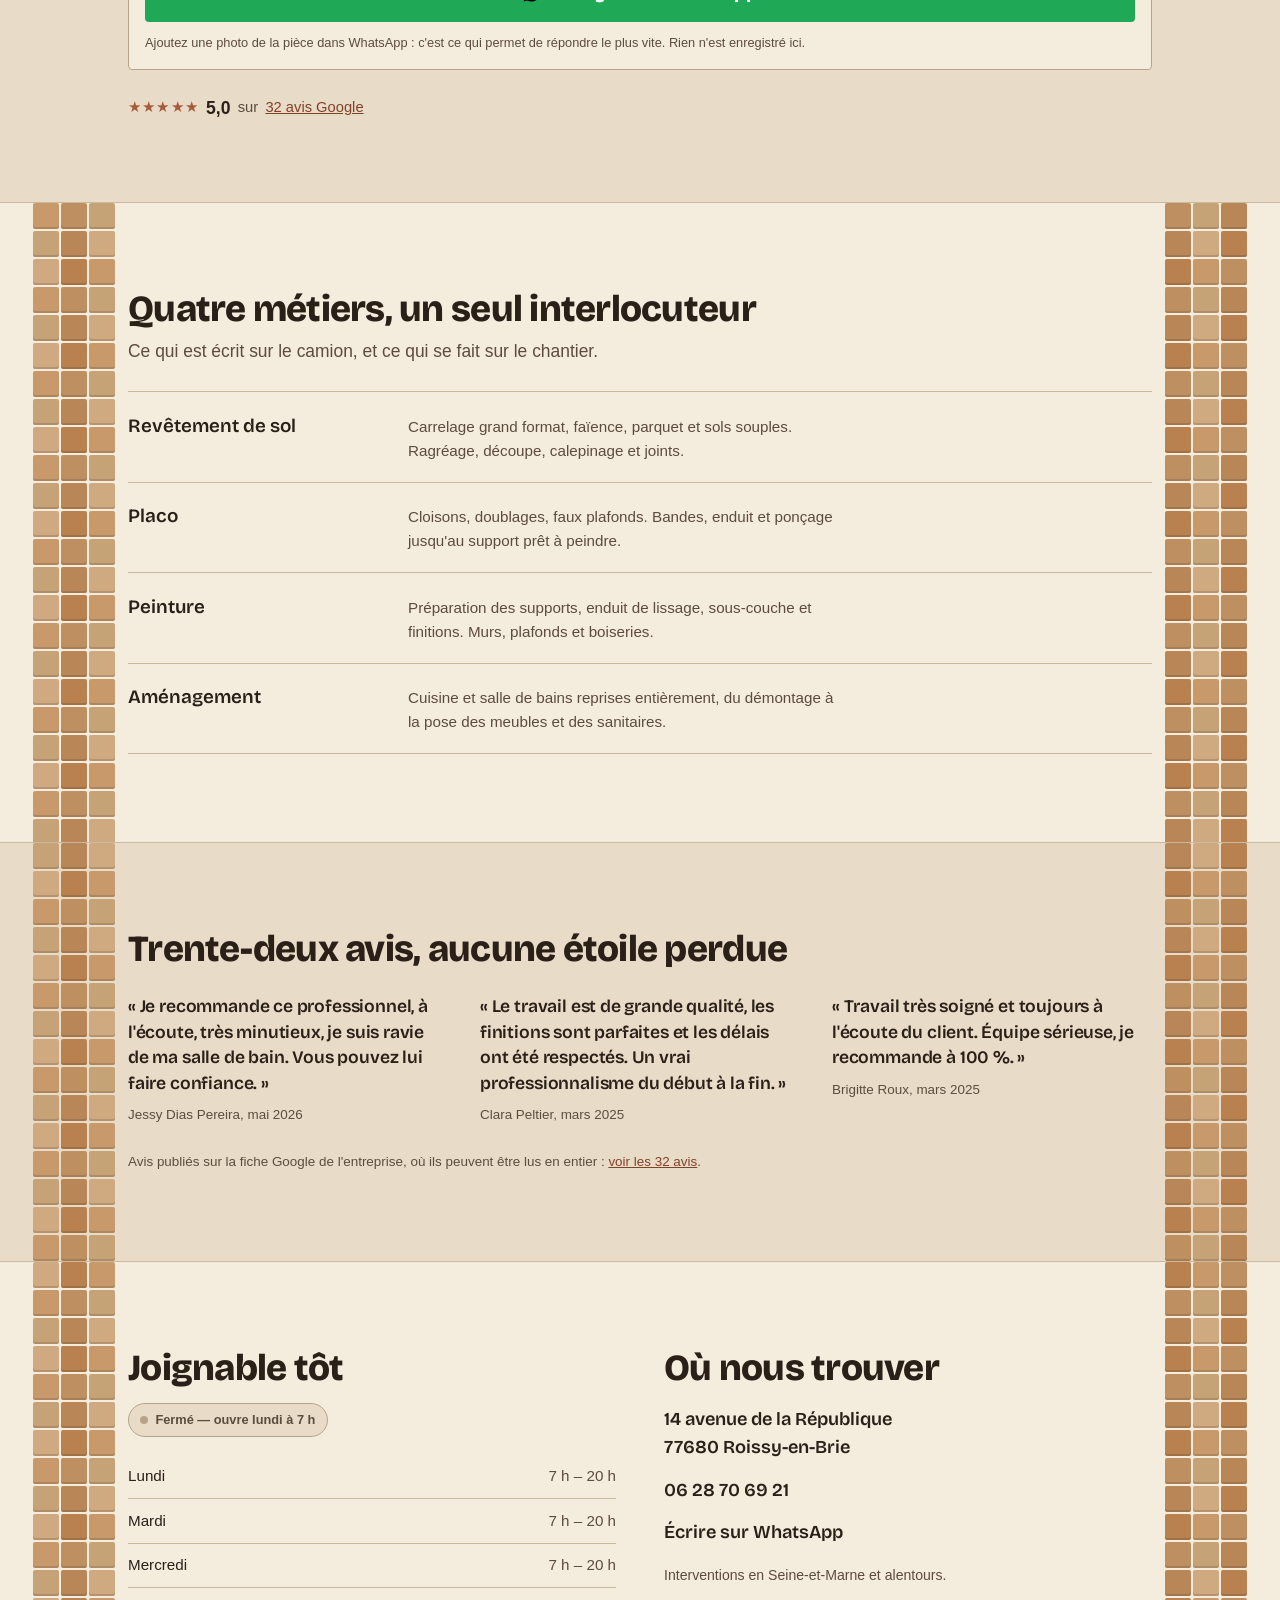
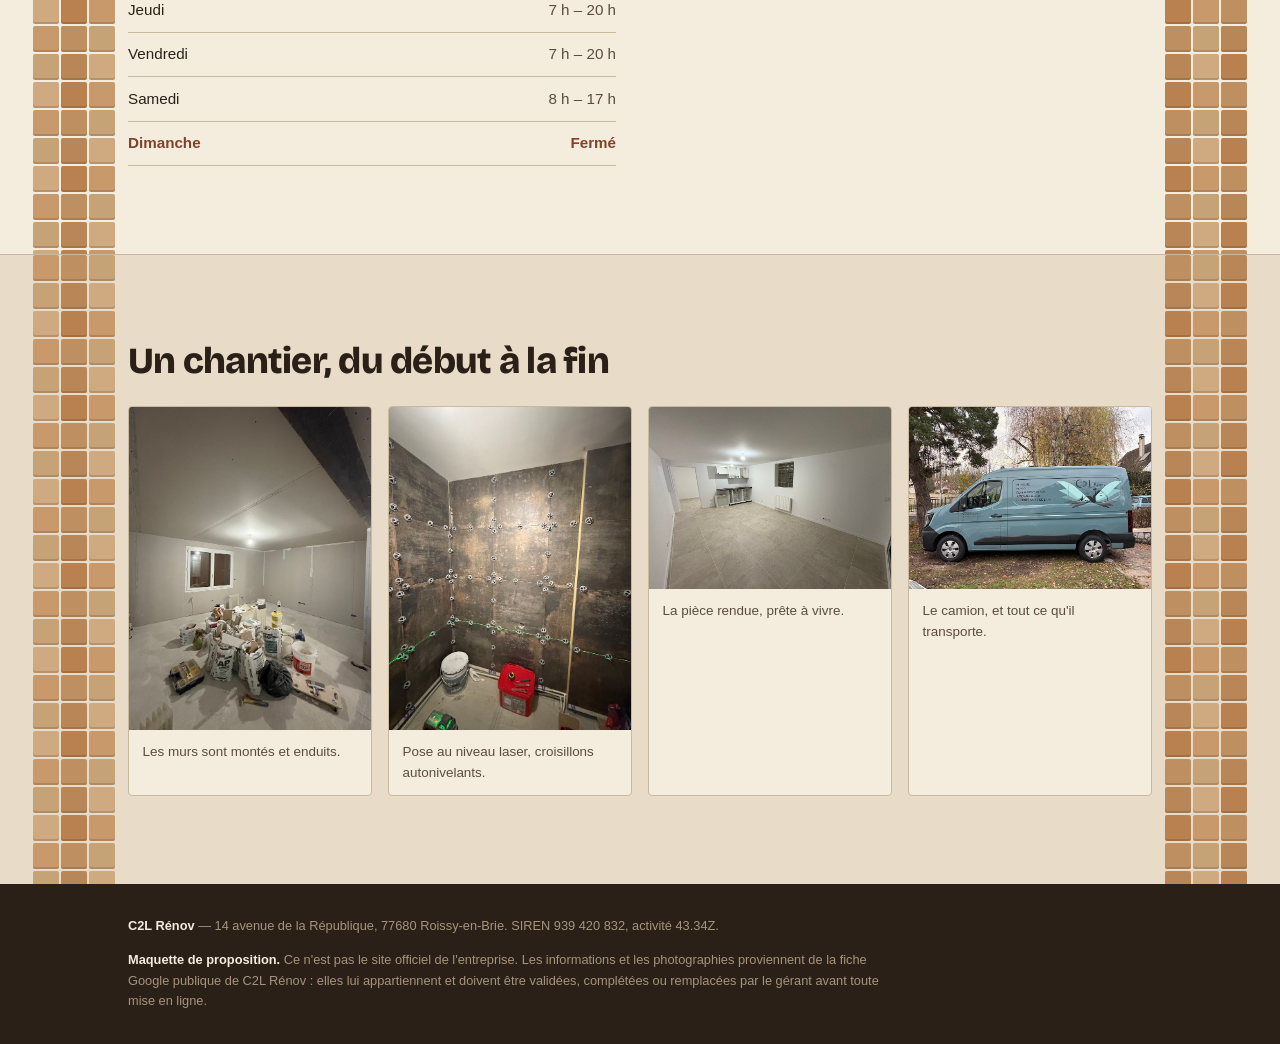
==== commit fc5d3bb6: "Trois carreaux de large de chaque cote Les bandes laterales passent d'une colonne a trois : le carre" ====
--- a/c2l-renov/index.html
+++ b/c2l-renov/index.html
@@ -17,7 +17,7 @@
 <link rel="preconnect" href="https://fonts.googleapis.com">
 <link rel="preconnect" href="https://fonts.gstatic.com" crossorigin>
 <link rel="stylesheet" href="https://fonts.googleapis.com/css2?family=Bricolage+Grotesque:opsz,wght@12..96,600;12..96,800&display=swap">
-<link rel="stylesheet" href="styles.css?v=6">
+<link rel="stylesheet" href="styles.css?v=7">
 <script>
   document.documentElement.classList.add('js');
   if ('scrollRestoration' in history) history.scrollRestoration = 'manual';
@@ -335,6 +335,6 @@
   </a>
 </nav>
 
-<script src="app.js?v=6" defer></script>
+<script src="app.js?v=8" defer></script>
 </body>
 </html>
--- a/c2l-renov/styles.css
+++ b/c2l-renov/styles.css
@@ -22,8 +22,9 @@
   --vert:     #4E7A46;
 
   --bande-max: 64rem;
-  --marge: 2.5rem;
-  --col: 26px;
+  --marge: 3.8rem;
+  --carreau: 14px;
+  --col: calc(var(--carreau) * 3 + 4px);
   --barre: calc(3.5rem + env(safe-area-inset-bottom));
 
   --sans: -apple-system, BlinkMacSystemFont, "Segoe UI", Roboto, Helvetica, Arial, sans-serif;
@@ -252,7 +253,8 @@
    fait pas descendre la page, rien ne se pose. Au milieu, que du texte. */
 .colonne{
   position: absolute; top: 0; bottom: 0; width: var(--col);
-  display: grid; grid-auto-rows: var(--col); gap: 3px;
+  display: grid; grid-template-columns: repeat(3, var(--carreau));
+  grid-auto-rows: var(--carreau); gap: 2px;
   overflow: hidden; pointer-events: none; z-index: 0;
 }
 .colonne-g{ left: max(0px, (100% - var(--bande-max)) / 2 - var(--col) - .8rem) }
@@ -373,7 +375,7 @@
 
 /* ================= palier 1 : 48rem ================= */
 @media (min-width: 48rem){
-  :root{ --marge: 3.6rem; --col: 40px; --barre: 0px }
+  :root{ --marge: 6rem; --carreau: 26px; --barre: 0px }
   body{ font-size: 1.09rem }
   section{ padding-block: 4.5rem }
   .ouverture{ padding-block: 3rem 5rem }
